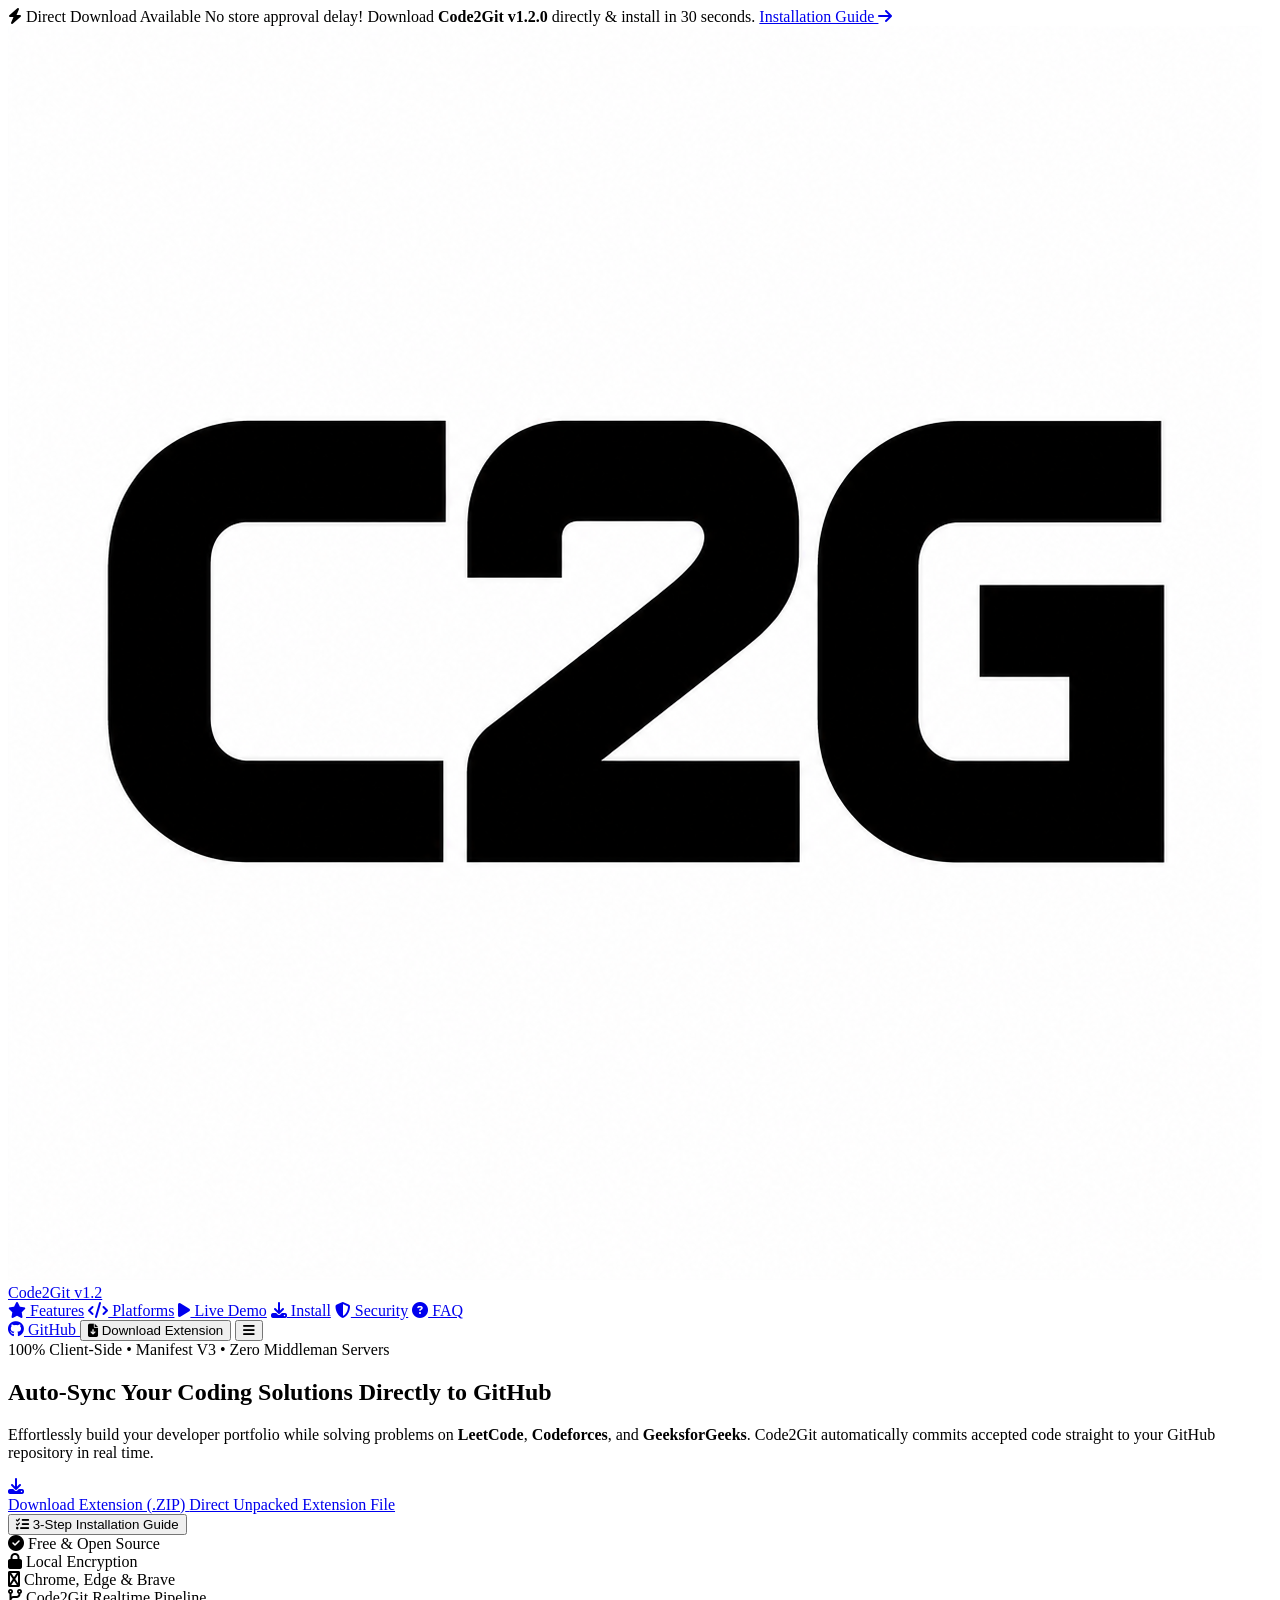
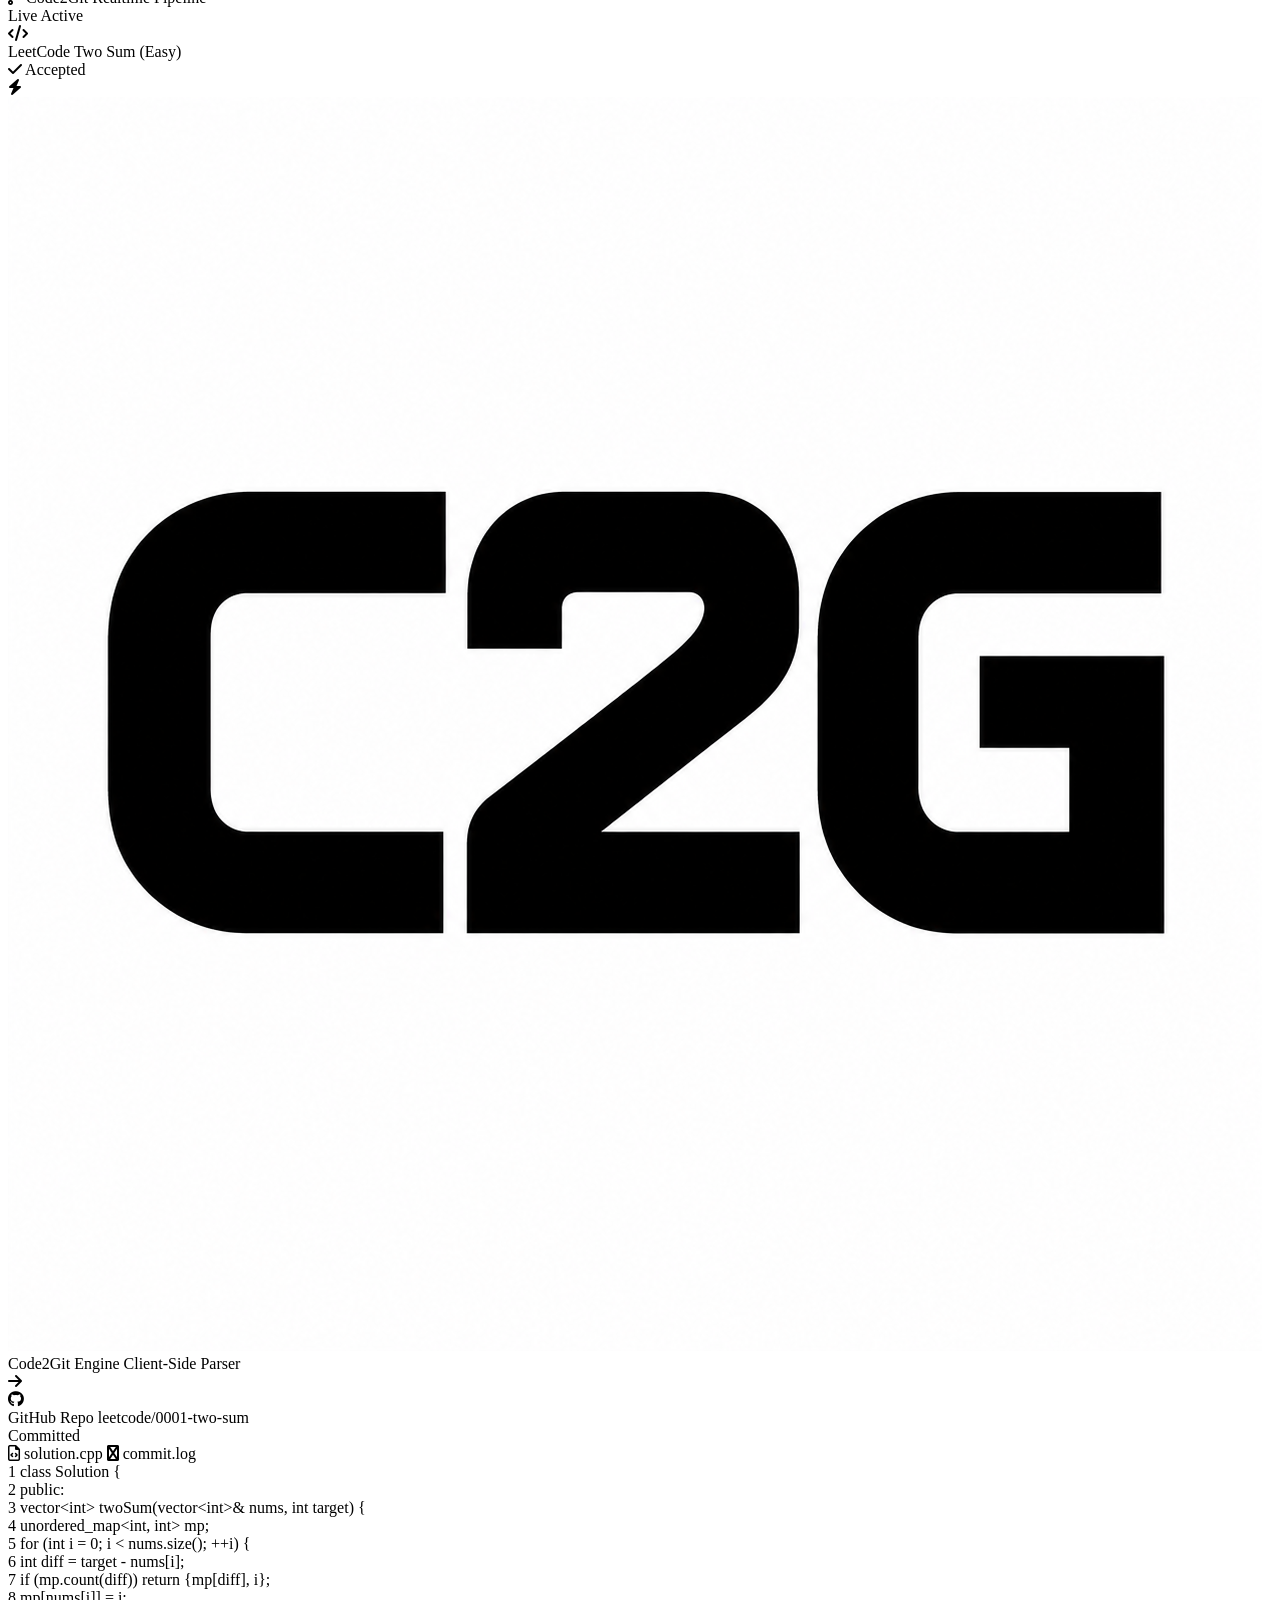
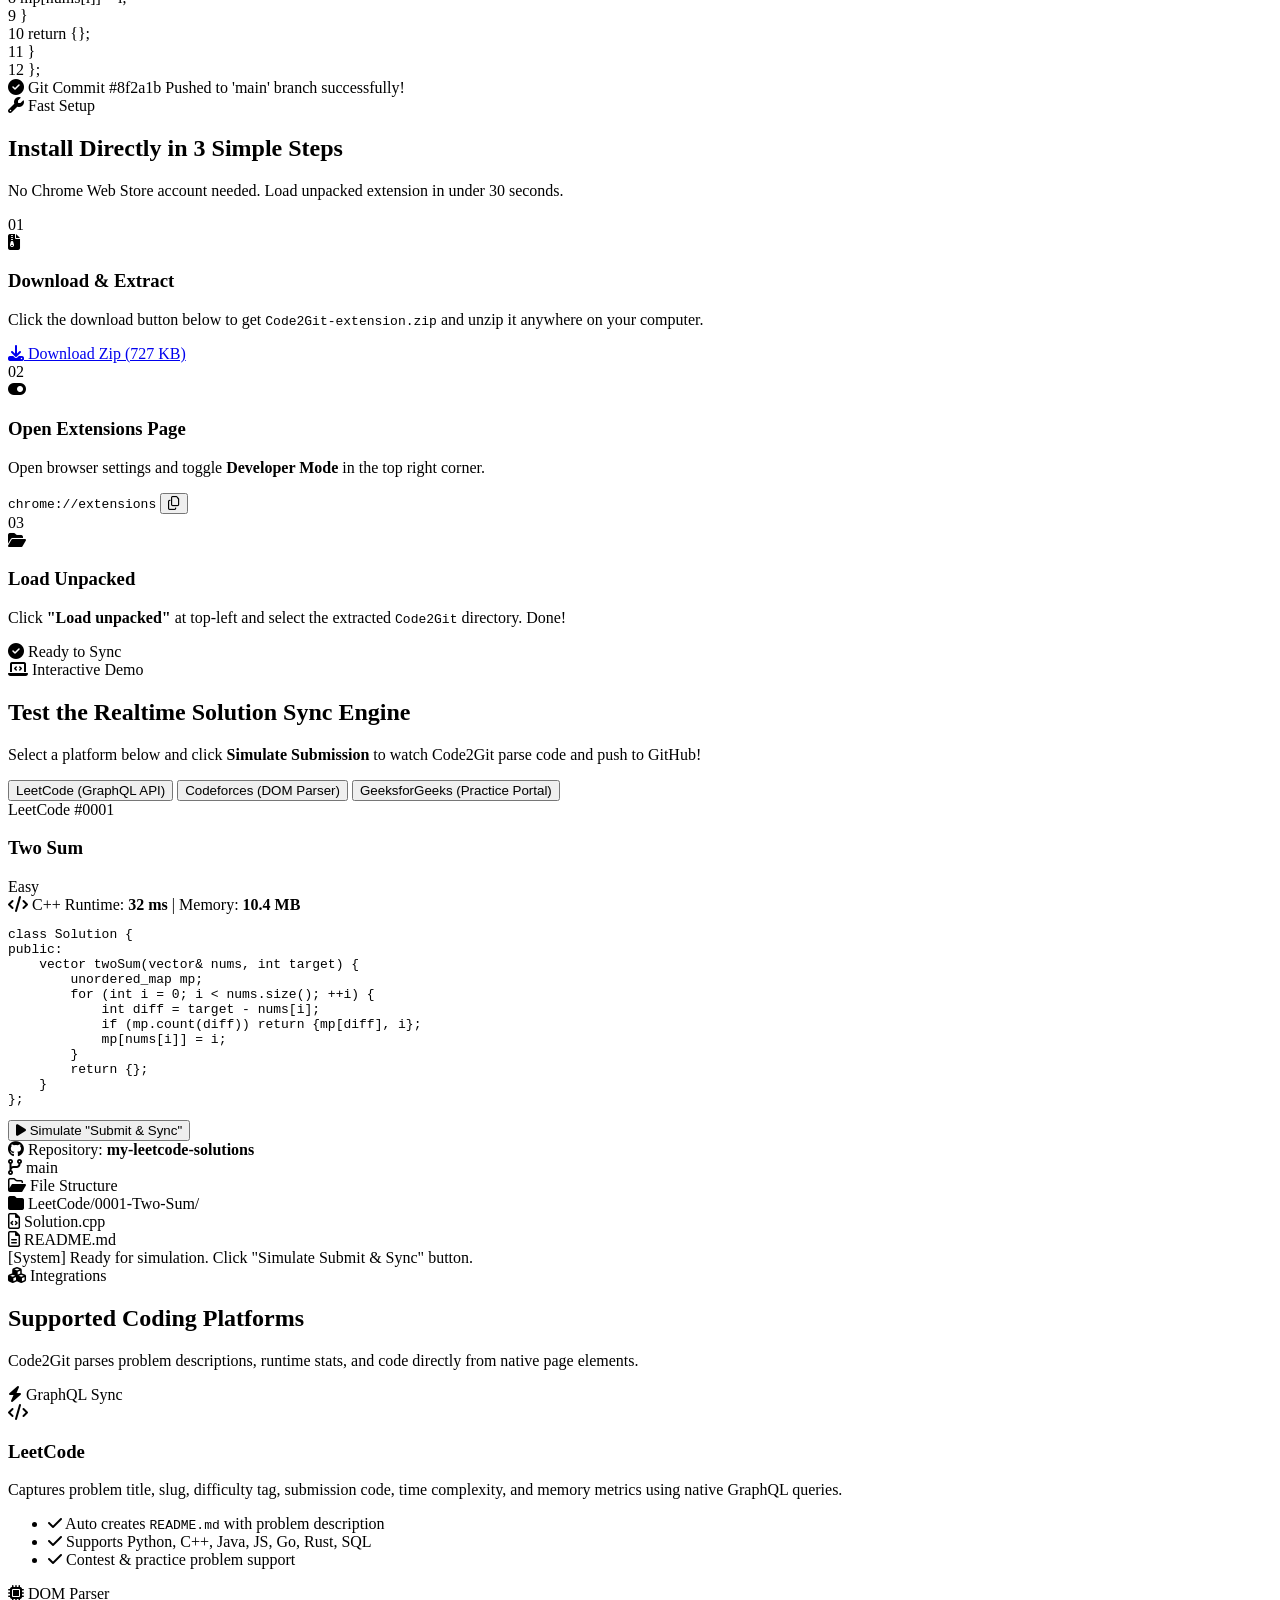
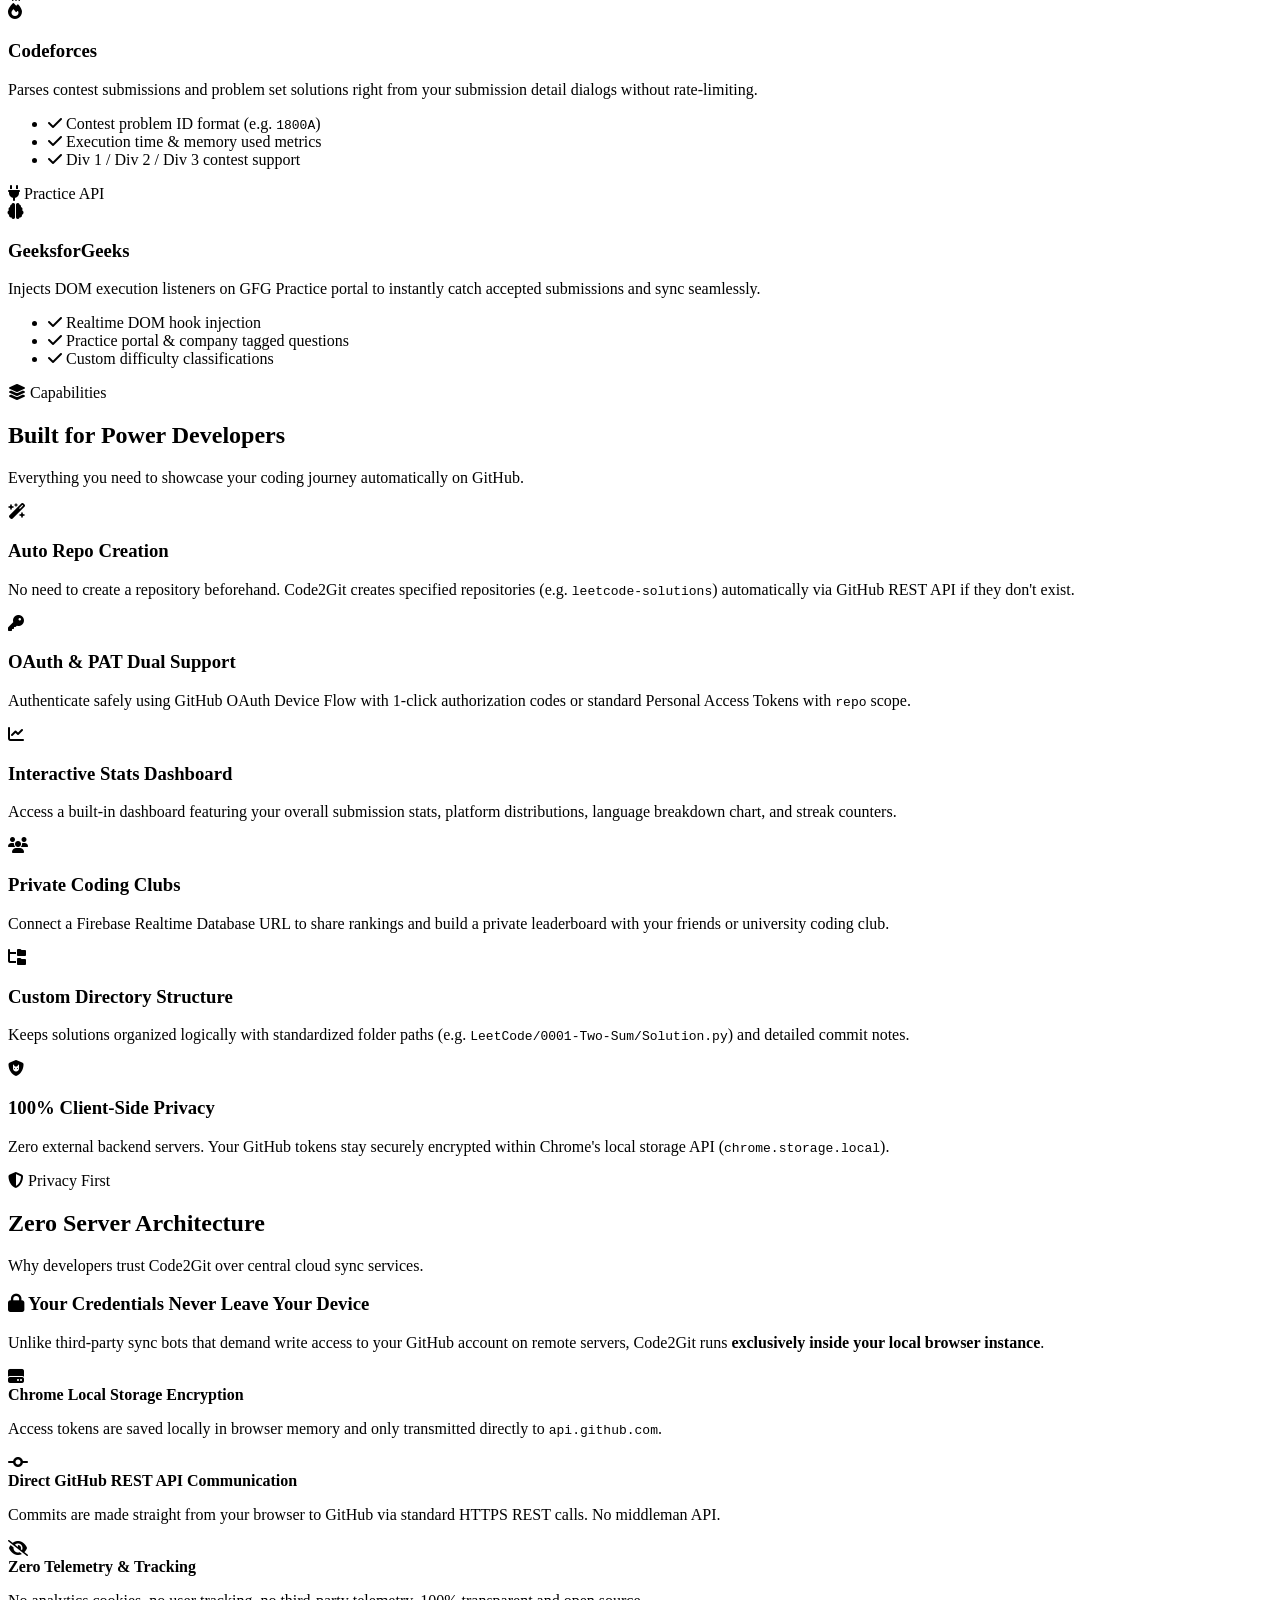
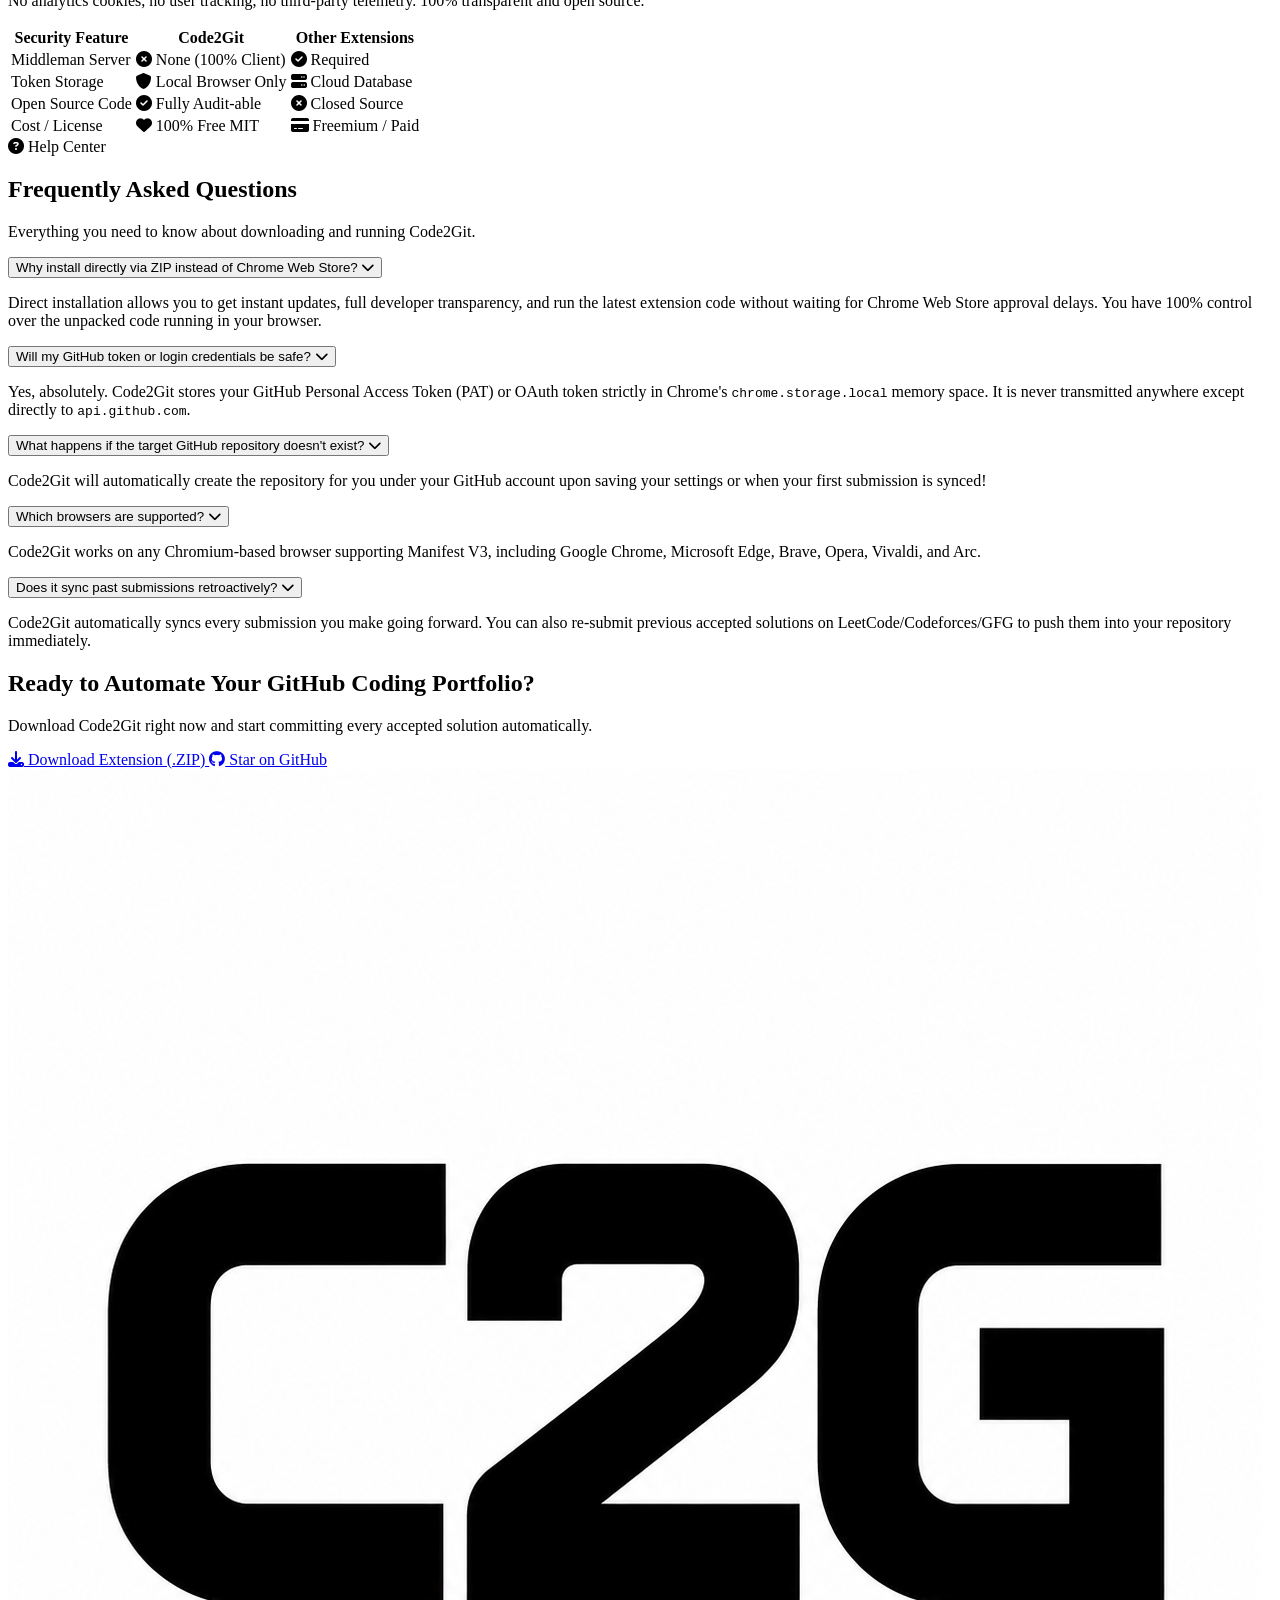
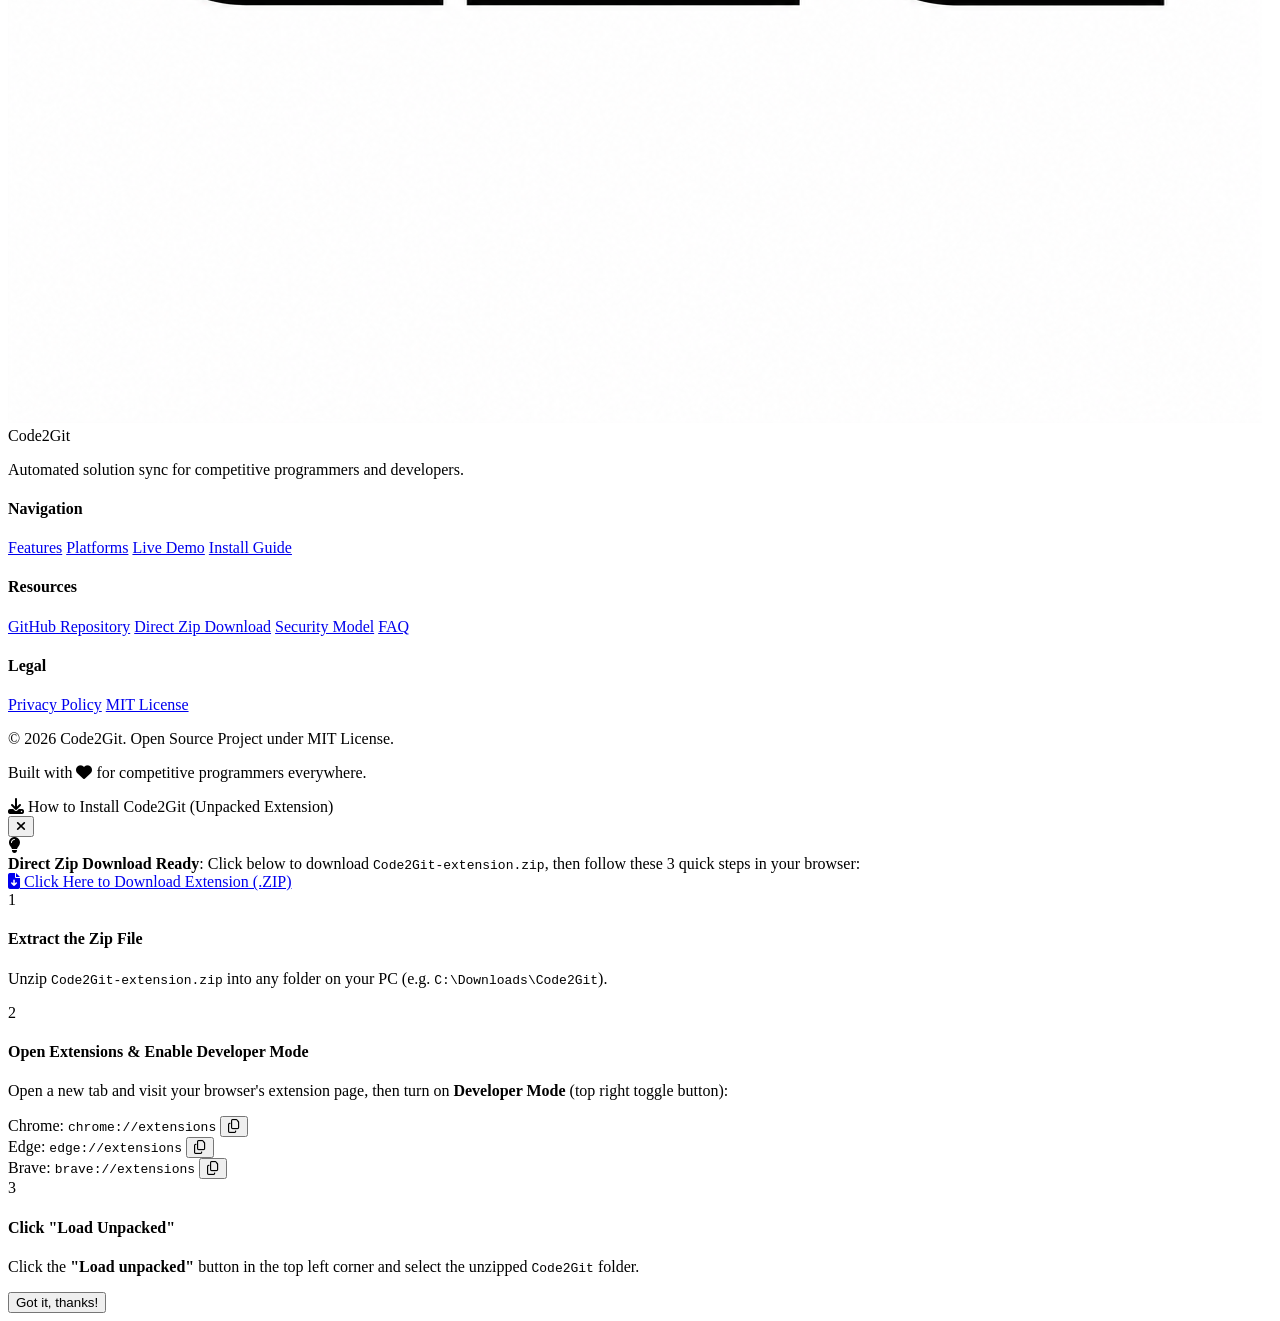
==== website/index.html @ 8d2507a4 "feat: add landing page and asset icons for Code2Git website" ====
<!DOCTYPE html>
<html lang="en">
<head>
  <meta charset="UTF-8">
  <meta name="viewport" content="width=device-width, initial-scale=1.0">
  <title>Code2Git - Direct Download & Automatic Solution Sync for LeetCode, Codeforces & GFG</title>
  <meta name="description" content="Download Code2Git extension directly. Automatically sync accepted solutions from LeetCode, Codeforces, and GeeksforGeeks to your GitHub repository in real time. 100% Client-Side & Secure.">
  <meta name="keywords" content="Code2Git, GitHub sync, LeetCode to GitHub, Codeforces to GitHub, GeeksforGeeks sync, browser extension, chrome extension direct download">
  
  <!-- Favicon -->
  <link rel="icon" type="image/png" href="assets/icons/icon128.png">

  <!-- Google Fonts -->
  <link rel="preconnect" href="https://fonts.googleapis.com">
  <link rel="preconnect" href="https://fonts.gstatic.com" crossorigin>
  <link href="https://fonts.googleapis.com/css2?family=Fira+Code:wght@400;500;600&family=Inter:wght@300;400;500;600;700;800&family=Plus+Jakarta+Sans:wght@500;600;700;800&display=swap" rel="stylesheet">
  
  <!-- FontAwesome for Icons -->
  <link rel="stylesheet" href="https://cdnjs.cloudflare.com/ajax/libs/font-awesome/6.4.0/css/all.min.css">

  <!-- Stylesheet -->
  <link rel="stylesheet" href="styles.css">
</head>
<body>

  <!-- Announcement Bar -->
  <div class="announcement-bar">
    <div class="container announcement-content">
      <span class="badge badge-accent"><i class="fa-solid fa-bolt"></i> Direct Download Available</span>
      <span>No store approval delay! Download <strong>Code2Git v1.2.0</strong> directly & install in 30 seconds.</span>
      <a href="#installation" class="announcement-link">Installation Guide <i class="fa-solid fa-arrow-right"></i></a>
    </div>
  </div>

  <!-- Header / Navigation -->
  <header class="navbar" id="navbar">
    <div class="container navbar-container">
      <a href="#" class="brand-logo">
        <img src="assets/icons/logo.png" alt="Code2Git Logo" class="logo-img">
        <span class="brand-name">Code2Git</span>
        <span class="brand-version">v1.2</span>
      </a>

      <nav class="nav-menu" id="navMenu">
        <a href="#features" class="nav-link"><i class="fa-solid fa-star text-muted"></i> Features</a>
        <a href="#platforms" class="nav-link"><i class="fa-solid fa-code text-muted"></i> Platforms</a>
        <a href="#demo" class="nav-link"><i class="fa-solid fa-play text-muted"></i> Live Demo</a>
        <a href="#installation" class="nav-link"><i class="fa-solid fa-download text-muted"></i> Install</a>
        <a href="#security" class="nav-link"><i class="fa-solid fa-shield-halved text-muted"></i> Security</a>
        <a href="#faq" class="nav-link"><i class="fa-solid fa-circle-question text-muted"></i> FAQ</a>
      </nav>

      <div class="nav-actions">
        <a href="https://github.com/krishnasahoo11156/Code2Git" target="_blank" rel="noopener" class="btn btn-secondary btn-icon" title="View Source on GitHub">
          <i class="fa-brands fa-github"></i>
          <span>GitHub</span>
        </a>
        <button id="navDownloadBtn" class="btn btn-primary btn-glow">
          <i class="fa-solid fa-file-arrow-down"></i>
          <span>Download Extension</span>
        </button>
        <button class="mobile-toggle" id="mobileToggle" aria-label="Toggle menu">
          <i class="fa-solid fa-bars"></i>
        </button>
      </div>
    </div>
  </header>

  <main>
    <!-- Hero Section -->
    <section class="hero-section">
      <div class="hero-bg-glow hero-bg-glow-1"></div>
      <div class="hero-bg-glow hero-bg-glow-2"></div>
      
      <div class="container hero-container">
        <div class="hero-content">
          <div class="hero-badge">
            <span class="pulse-dot"></span>
            <span>100% Client-Side • Manifest V3 • Zero Middleman Servers</span>
          </div>

          <h1 class="hero-title">
            Auto-Sync Your Coding Solutions <span class="text-gradient">Directly to GitHub</span>
          </h1>

          <p class="hero-description">
            Effortlessly build your developer portfolio while solving problems on 
            <strong>LeetCode</strong>, <strong>Codeforces</strong>, and <strong>GeeksforGeeks</strong>. 
            Code2Git automatically commits accepted code straight to your GitHub repository in real time.
          </p>

          <div class="hero-cta-group">
            <a href="Code2Git-extension.zip" download="Code2Git-extension.zip" id="heroDownloadBtn" class="btn btn-primary btn-lg btn-glow">
              <i class="fa-solid fa-download"></i>
              <div class="btn-text-wrapper">
                <span class="btn-main-text">Download Extension (.ZIP)</span>
                <span class="btn-sub-text">Direct Unpacked Extension File</span>
              </div>
            </a>

            <button id="openInstallModalBtn" class="btn btn-secondary btn-lg">
              <i class="fa-solid fa-list-check"></i>
              <span>3-Step Installation Guide</span>
            </button>
          </div>

          <div class="hero-meta">
            <div class="meta-item"><i class="fa-solid fa-check-circle text-success"></i> Free & Open Source</div>
            <div class="meta-item"><i class="fa-solid fa-lock text-success"></i> Local Encryption</div>
            <div class="meta-item"><i class="fa-solid fa-chrome text-success"></i> Chrome, Edge & Brave</div>
          </div>
        </div>

        <!-- Interactive Hero Visual / Card -->
        <div class="hero-visual">
          <div class="window-card">
            <div class="window-header">
              <div class="window-controls">
                <span class="dot dot-red"></span>
                <span class="dot dot-yellow"></span>
                <span class="dot dot-green"></span>
              </div>
              <div class="window-title">
                <i class="fa-solid fa-code-branch text-accent"></i> Code2Git Realtime Pipeline
              </div>
              <div class="window-status">
                <span class="status-indicator"></span> Live Active
              </div>
            </div>

            <div class="window-body">
              <!-- Sync Flow Visualization -->
              <div class="sync-pipeline">
                <div class="pipeline-step">
                  <div class="step-icon platform-lc"><i class="fa-solid fa-code"></i></div>
                  <div class="step-info">
                    <span class="step-label">LeetCode</span>
                    <span class="step-detail">Two Sum (Easy)</span>
                  </div>
                  <span class="badge badge-success"><i class="fa-solid fa-check"></i> Accepted</span>
                </div>

                <div class="pipeline-arrow">
                  <div class="pulse-line"></div>
                  <i class="fa-solid fa-bolt arrow-icon"></i>
                </div>

                <div class="pipeline-step step-center">
                  <img src="assets/icons/logo.png" alt="Code2Git Logo" class="pipeline-logo">
                  <div class="step-info">
                    <span class="step-label">Code2Git Engine</span>
                    <span class="step-detail">Client-Side Parser</span>
                  </div>
                </div>

                <div class="pipeline-arrow">
                  <div class="pulse-line"></div>
                  <i class="fa-solid fa-arrow-right arrow-icon"></i>
                </div>

                <div class="pipeline-step">
                  <div class="step-icon platform-gh"><i class="fa-brands fa-github"></i></div>
                  <div class="step-info">
                    <span class="step-label">GitHub Repo</span>
                    <span class="step-detail">leetcode/0001-two-sum</span>
                  </div>
                  <span class="badge badge-accent">Committed</span>
                </div>
              </div>

              <!-- Terminal Output Box -->
              <div class="code-terminal">
                <div class="terminal-bar">
                  <span class="terminal-tab active"><i class="fa-regular fa-file-code"></i> solution.cpp</span>
                  <span class="terminal-tab"><i class="fa-solid fa-git-alt"></i> commit.log</span>
                </div>
                <div class="terminal-content">
                  <div class="code-line"><span class="line-num">1</span> <span class="keyword">class</span> <span class="class-name">Solution</span> {</div>
                  <div class="code-line"><span class="line-num">2</span> <span class="keyword">public</span>:</div>
                  <div class="code-line"><span class="line-num">3</span>     vector&lt;<span class="type">int</span>&gt; <span class="func">twoSum</span>(vector&lt;<span class="type">int</span>&gt;&amp; nums, <span class="type">int</span> target) {</div>
                  <div class="code-line"><span class="line-num">4</span>         unordered_map&lt;<span class="type">int</span>, <span class="type">int</span>&gt; mp;</div>
                  <div class="code-line"><span class="line-num">5</span>         <span class="keyword">for</span> (<span class="type">int</span> i = 0; i &lt; nums.size(); ++i) {</div>
                  <div class="code-line"><span class="line-num">6</span>             <span class="type">int</span> diff = target - nums[i];</div>
                  <div class="code-line"><span class="line-num">7</span>             <span class="keyword">if</span> (mp.count(diff)) <span class="keyword">return</span> {mp[diff], i};</div>
                  <div class="code-line"><span class="line-num">8</span>             mp[nums[i]] = i;</div>
                  <div class="code-line"><span class="line-num">9</span>         }</div>
                  <div class="code-line"><span class="line-num">10</span>        <span class="keyword">return</span> {};</div>
                  <div class="code-line"><span class="line-num">11</span>    }</div>
                  <div class="code-line"><span class="line-num">12</span> };</div>
                </div>
                <div class="terminal-footer">
                  <span class="commit-status text-success"><i class="fa-solid fa-circle-check"></i> Git Commit #8f2a1b Pushed to 'main' branch successfully!</span>
                </div>
              </div>
            </div>
          </div>
        </div>
      </div>
    </section>

    <!-- Quick Installation Section -->
    <section class="section section-dark" id="installation">
      <div class="container">
        <div class="section-header text-center">
          <span class="section-tag"><i class="fa-solid fa-wrench"></i> Fast Setup</span>
          <h2 class="section-title">Install Directly in 3 Simple Steps</h2>
          <p class="section-subtitle">No Chrome Web Store account needed. Load unpacked extension in under 30 seconds.</p>
        </div>

        <div class="steps-grid">
          <!-- Step 1 -->
          <div class="step-card">
            <div class="step-num">01</div>
            <div class="step-icon-wrapper"><i class="fa-solid fa-file-zipper"></i></div>
            <h3>Download & Extract</h3>
            <p>Click the download button below to get <code>Code2Git-extension.zip</code> and unzip it anywhere on your computer.</p>
            <a href="Code2Git-extension.zip" download="Code2Git-extension.zip" class="btn btn-outline btn-sm">
              <i class="fa-solid fa-download"></i> Download Zip (727 KB)
            </a>
          </div>

          <!-- Step 2 -->
          <div class="step-card">
            <div class="step-num">02</div>
            <div class="step-icon-wrapper"><i class="fa-solid fa-toggle-on"></i></div>
            <h3>Open Extensions Page</h3>
            <p>Open browser settings and toggle <strong>Developer Mode</strong> in the top right corner.</p>
            <div class="copy-box">
              <code>chrome://extensions</code>
              <button class="copy-btn" data-copy="chrome://extensions" title="Copy URL">
                <i class="fa-regular fa-copy"></i>
              </button>
            </div>
          </div>

          <!-- Step 3 -->
          <div class="step-card">
            <div class="step-num">03</div>
            <div class="step-icon-wrapper"><i class="fa-solid fa-folder-open"></i></div>
            <h3>Load Unpacked</h3>
            <p>Click <strong>"Load unpacked"</strong> at top-left and select the extracted <code>Code2Git</code> directory. Done!</p>
            <div class="step-badge text-success"><i class="fa-solid fa-circle-check"></i> Ready to Sync</div>
          </div>
        </div>
      </div>
    </section>

    <!-- Live Interactive Simulator Section -->
    <section class="section" id="demo">
      <div class="container">
        <div class="section-header text-center">
          <span class="section-tag"><i class="fa-solid fa-laptop-code"></i> Interactive Demo</span>
          <h2 class="section-title">Test the Realtime Solution Sync Engine</h2>
          <p class="section-subtitle">Select a platform below and click <strong>Simulate Submission</strong> to watch Code2Git parse code and push to GitHub!</p>
        </div>

        <div class="demo-wrapper">
          <!-- Platform Tabs -->
          <div class="demo-tabs">
            <button class="demo-tab active" data-platform="leetcode">
              <span class="platform-dot lc-dot"></span> LeetCode (GraphQL API)
            </button>
            <button class="demo-tab" data-platform="codeforces">
              <span class="platform-dot cf-dot"></span> Codeforces (DOM Parser)
            </button>
            <button class="demo-tab" data-platform="gfg">
              <span class="platform-dot gfg-dot"></span> GeeksforGeeks (Practice Portal)
            </button>
          </div>

          <div class="demo-card">
            <div class="demo-grid">
              <!-- Left Side: Code Submission Simulation -->
              <div class="demo-editor-panel">
                <div class="panel-header">
                  <div class="panel-info">
                    <span id="demoProblemTag" class="badge badge-warning">LeetCode #0001</span>
                    <h3 id="demoProblemTitle">Two Sum</h3>
                  </div>
                  <span id="demoDifficulty" class="diff-tag diff-easy">Easy</span>
                </div>

                <div class="editor-box">
                  <div class="editor-header">
                    <span id="demoLangTag" class="lang-badge"><i class="fa-solid fa-code"></i> C++</span>
                    <span>Runtime: <strong id="demoRuntime">32 ms</strong> | Memory: <strong id="demoMemory">10.4 MB</strong></span>
                  </div>
                  <pre class="editor-code"><code id="demoCodeSnippet">class Solution {
public:
    vector<int> twoSum(vector<int>& nums, int target) {
        unordered_map<int, int> mp;
        for (int i = 0; i < nums.size(); ++i) {
            int diff = target - nums[i];
            if (mp.count(diff)) return {mp[diff], i};
            mp[nums[i]] = i;
        }
        return {};
    }
};</code></pre>
                </div>

                <div class="editor-actions">
                  <button id="runSimulateBtn" class="btn btn-primary btn-glow btn-block">
                    <i class="fa-solid fa-play"></i> Simulate "Submit & Sync"
                  </button>
                </div>
              </div>

              <!-- Right Side: GitHub Sync Output Log -->
              <div class="demo-github-panel">
                <div class="panel-header">
                  <div class="repo-info">
                    <i class="fa-brands fa-github repo-icon"></i>
                    <span>Repository: <strong>my-leetcode-solutions</strong></span>
                  </div>
                  <span class="badge badge-accent"><i class="fa-solid fa-code-branch"></i> main</span>
                </div>

                <div class="repo-tree-box">
                  <div class="tree-header"><i class="fa-regular fa-folder-open"></i> File Structure</div>
                  <div class="tree-content" id="demoTreeContent">
                    <div class="tree-item tree-dir"><i class="fa-solid fa-folder text-warning"></i> <span id="demoFolder">LeetCode/0001-Two-Sum/</span></div>
                    <div class="tree-item tree-file tree-indent"><i class="fa-regular fa-file-code text-accent"></i> <span id="demoFileName">Solution.cpp</span></div>
                    <div class="tree-item tree-file tree-indent"><i class="fa-regular fa-file-lines text-muted"></i> README.md</div>
                  </div>
                </div>

                <div class="sim-log-box" id="simLogBox">
                  <div class="log-line text-muted">[System] Ready for simulation. Click "Simulate Submit & Sync" button.</div>
                </div>
              </div>
            </div>
          </div>
        </div>
      </div>
    </section>

    <!-- Supported Platforms Grid -->
    <section class="section section-dark" id="platforms">
      <div class="container">
        <div class="section-header text-center">
          <span class="section-tag"><i class="fa-solid fa-cubes"></i> Integrations</span>
          <h2 class="section-title">Supported Coding Platforms</h2>
          <p class="section-subtitle">Code2Git parses problem descriptions, runtime stats, and code directly from native page elements.</p>
        </div>

        <div class="platforms-grid">
          <!-- LeetCode Card -->
          <div class="platform-card card-lc">
            <div class="card-badge"><i class="fa-solid fa-bolt"></i> GraphQL Sync</div>
            <div class="platform-icon"><i class="fa-solid fa-code"></i></div>
            <h3>LeetCode</h3>
            <p>Captures problem title, slug, difficulty tag, submission code, time complexity, and memory metrics using native GraphQL queries.</p>
            <ul class="feature-bullets">
              <li><i class="fa-solid fa-check text-success"></i> Auto creates <code>README.md</code> with problem description</li>
              <li><i class="fa-solid fa-check text-success"></i> Supports Python, C++, Java, JS, Go, Rust, SQL</li>
              <li><i class="fa-solid fa-check text-success"></i> Contest & practice problem support</li>
            </ul>
          </div>

          <!-- Codeforces Card -->
          <div class="platform-card card-cf">
            <div class="card-badge"><i class="fa-solid fa-microchip"></i> DOM Parser</div>
            <div class="platform-icon"><i class="fa-solid fa-fire"></i></div>
            <h3>Codeforces</h3>
            <p>Parses contest submissions and problem set solutions right from your submission detail dialogs without rate-limiting.</p>
            <ul class="feature-bullets">
              <li><i class="fa-solid fa-check text-success"></i> Contest problem ID format (e.g. <code>1800A</code>)</li>
              <li><i class="fa-solid fa-check text-success"></i> Execution time & memory used metrics</li>
              <li><i class="fa-solid fa-check text-success"></i> Div 1 / Div 2 / Div 3 contest support</li>
            </ul>
          </div>

          <!-- GeeksforGeeks Card -->
          <div class="platform-card card-gfg">
            <div class="card-badge"><i class="fa-solid fa-plug"></i> Practice API</div>
            <div class="platform-icon"><i class="fa-solid fa-brain"></i></div>
            <h3>GeeksforGeeks</h3>
            <p>Injects DOM execution listeners on GFG Practice portal to instantly catch accepted submissions and sync seamlessly.</p>
            <ul class="feature-bullets">
              <li><i class="fa-solid fa-check text-success"></i> Realtime DOM hook injection</li>
              <li><i class="fa-solid fa-check text-success"></i> Practice portal & company tagged questions</li>
              <li><i class="fa-solid fa-check text-success"></i> Custom difficulty classifications</li>
            </ul>
          </div>
        </div>
      </div>
    </section>

    <!-- Key Features Section -->
    <section class="section" id="features">
      <div class="container">
        <div class="section-header text-center">
          <span class="section-tag"><i class="fa-solid fa-layer-group"></i> Capabilities</span>
          <h2 class="section-title">Built for Power Developers</h2>
          <p class="section-subtitle">Everything you need to showcase your coding journey automatically on GitHub.</p>
        </div>

        <div class="features-grid">
          <div class="feature-card">
            <div class="f-icon"><i class="fa-solid fa-wand-magic-sparkles text-accent"></i></div>
            <h3>Auto Repo Creation</h3>
            <p>No need to create a repository beforehand. Code2Git creates specified repositories (e.g. <code>leetcode-solutions</code>) automatically via GitHub REST API if they don't exist.</p>
          </div>

          <div class="feature-card">
            <div class="f-icon"><i class="fa-solid fa-key text-warning"></i></div>
            <h3>OAuth & PAT Dual Support</h3>
            <p>Authenticate safely using GitHub OAuth Device Flow with 1-click authorization codes or standard Personal Access Tokens with <code>repo</code> scope.</p>
          </div>

          <div class="feature-card">
            <div class="f-icon"><i class="fa-solid fa-chart-line text-success"></i></div>
            <h3>Interactive Stats Dashboard</h3>
            <p>Access a built-in dashboard featuring your overall submission stats, platform distributions, language breakdown chart, and streak counters.</p>
          </div>

          <div class="feature-card">
            <div class="f-icon"><i class="fa-solid fa-users text-primary"></i></div>
            <h3>Private Coding Clubs</h3>
            <p>Connect a Firebase Realtime Database URL to share rankings and build a private leaderboard with your friends or university coding club.</p>
          </div>

          <div class="feature-card">
            <div class="f-icon"><i class="fa-solid fa-folder-tree text-accent"></i></div>
            <h3>Custom Directory Structure</h3>
            <p>Keeps solutions organized logically with standardized folder paths (e.g. <code>LeetCode/0001-Two-Sum/Solution.py</code>) and detailed commit notes.</p>
          </div>

          <div class="feature-card">
            <div class="f-icon"><i class="fa-solid fa-shield-cat text-success"></i></div>
            <h3>100% Client-Side Privacy</h3>
            <p>Zero external backend servers. Your GitHub tokens stay securely encrypted within Chrome's local storage API (<code>chrome.storage.local</code>).</p>
          </div>
        </div>
      </div>
    </section>

    <!-- Security & Privacy Deep Dive -->
    <section class="section section-dark" id="security">
      <div class="container">
        <div class="section-header text-center">
          <span class="section-tag"><i class="fa-solid fa-shield-halved"></i> Privacy First</span>
          <h2 class="section-title">Zero Server Architecture</h2>
          <p class="section-subtitle">Why developers trust Code2Git over central cloud sync services.</p>
        </div>

        <div class="security-card">
          <div class="security-grid">
            <div class="security-text">
              <h3><i class="fa-solid fa-lock text-success"></i> Your Credentials Never Leave Your Device</h3>
              <p>Unlike third-party sync bots that demand write access to your GitHub account on remote servers, Code2Git runs <strong>exclusively inside your local browser instance</strong>.</p>
              
              <div class="sec-points">
                <div class="sec-point">
                  <div class="sec-icon"><i class="fa-solid fa-hard-drive text-accent"></i></div>
                  <div>
                    <strong>Chrome Local Storage Encryption</strong>
                    <p>Access tokens are saved locally in browser memory and only transmitted directly to <code>api.github.com</code>.</p>
                  </div>
                </div>

                <div class="sec-point">
                  <div class="sec-icon"><i class="fa-solid fa-code-commit text-warning"></i></div>
                  <div>
                    <strong>Direct GitHub REST API Communication</strong>
                    <p>Commits are made straight from your browser to GitHub via standard HTTPS REST calls. No middleman API.</p>
                  </div>
                </div>

                <div class="sec-point">
                  <div class="sec-icon"><i class="fa-solid fa-eye-slash text-success"></i></div>
                  <div>
                    <strong>Zero Telemetry & Tracking</strong>
                    <p>No analytics cookies, no user tracking, no third-party telemetry. 100% transparent and open source.</p>
                  </div>
                </div>
              </div>
            </div>

            <!-- Comparison Table -->
            <div class="comparison-box">
              <table class="comp-table">
                <thead>
                  <tr>
                    <th>Security Feature</th>
                    <th>Code2Git</th>
                    <th>Other Extensions</th>
                  </tr>
                </thead>
                <tbody>
                  <tr>
                    <td>Middleman Server</td>
                    <td class="text-success"><i class="fa-solid fa-circle-xmark"></i> None (100% Client)</td>
                    <td class="text-danger"><i class="fa-solid fa-circle-check"></i> Required</td>
                  </tr>
                  <tr>
                    <td>Token Storage</td>
                    <td class="text-success"><i class="fa-solid fa-shield"></i> Local Browser Only</td>
                    <td class="text-warning"><i class="fa-solid fa-server"></i> Cloud Database</td>
                  </tr>
                  <tr>
                    <td>Open Source Code</td>
                    <td class="text-success"><i class="fa-solid fa-circle-check"></i> Fully Audit-able</td>
                    <td class="text-danger"><i class="fa-solid fa-circle-xmark"></i> Closed Source</td>
                  </tr>
                  <tr>
                    <td>Cost / License</td>
                    <td class="text-success"><i class="fa-solid fa-heart"></i> 100% Free MIT</td>
                    <td class="text-warning"><i class="fa-solid fa-credit-card"></i> Freemium / Paid</td>
                  </tr>
                </tbody>
              </table>
            </div>
          </div>
        </div>
      </div>
    </section>

    <!-- FAQ Section -->
    <section class="section" id="faq">
      <div class="container">
        <div class="section-header text-center">
          <span class="section-tag"><i class="fa-solid fa-circle-question"></i> Help Center</span>
          <h2 class="section-title">Frequently Asked Questions</h2>
          <p class="section-subtitle">Everything you need to know about downloading and running Code2Git.</p>
        </div>

        <div class="faq-list">
          <div class="faq-item">
            <button class="faq-question">
              <span>Why install directly via ZIP instead of Chrome Web Store?</span>
              <i class="fa-solid fa-chevron-down faq-icon"></i>
            </button>
            <div class="faq-answer">
              <p>Direct installation allows you to get instant updates, full developer transparency, and run the latest extension code without waiting for Chrome Web Store approval delays. You have 100% control over the unpacked code running in your browser.</p>
            </div>
          </div>

          <div class="faq-item">
            <button class="faq-question">
              <span>Will my GitHub token or login credentials be safe?</span>
              <i class="fa-solid fa-chevron-down faq-icon"></i>
            </button>
            <div class="faq-answer">
              <p>Yes, absolutely. Code2Git stores your GitHub Personal Access Token (PAT) or OAuth token strictly in Chrome's <code>chrome.storage.local</code> memory space. It is never transmitted anywhere except directly to <code>api.github.com</code>.</p>
            </div>
          </div>

          <div class="faq-item">
            <button class="faq-question">
              <span>What happens if the target GitHub repository doesn't exist?</span>
              <i class="fa-solid fa-chevron-down faq-icon"></i>
            </button>
            <div class="faq-answer">
              <p>Code2Git will automatically create the repository for you under your GitHub account upon saving your settings or when your first submission is synced!</p>
            </div>
          </div>

          <div class="faq-item">
            <button class="faq-question">
              <span>Which browsers are supported?</span>
              <i class="fa-solid fa-chevron-down faq-icon"></i>
            </button>
            <div class="faq-answer">
              <p>Code2Git works on any Chromium-based browser supporting Manifest V3, including Google Chrome, Microsoft Edge, Brave, Opera, Vivaldi, and Arc.</p>
            </div>
          </div>

          <div class="faq-item">
            <button class="faq-question">
              <span>Does it sync past submissions retroactively?</span>
              <i class="fa-solid fa-chevron-down faq-icon"></i>
            </button>
            <div class="faq-answer">
              <p>Code2Git automatically syncs every submission you make going forward. You can also re-submit previous accepted solutions on LeetCode/Codeforces/GFG to push them into your repository immediately.</p>
            </div>
          </div>
        </div>
      </div>
    </section>

    <!-- Download CTA Banner -->
    <section class="section section-cta">
      <div class="container">
        <div class="cta-box">
          <div class="cta-bg-glow"></div>
          <div class="cta-content text-center">
            <h2 class="cta-title">Ready to Automate Your GitHub Coding Portfolio?</h2>
            <p class="cta-subtitle">Download Code2Git right now and start committing every accepted solution automatically.</p>
            <div class="cta-actions">
              <a href="Code2Git-extension.zip" download="Code2Git-extension.zip" class="btn btn-primary btn-xl btn-glow">
                <i class="fa-solid fa-download"></i> Download Extension (.ZIP)
              </a>
              <a href="https://github.com/krishnasahoo11156/Code2Git" target="_blank" rel="noopener" class="btn btn-outline btn-xl">
                <i class="fa-brands fa-github"></i> Star on GitHub
              </a>
            </div>
          </div>
        </div>
      </div>
    </section>
  </main>

  <!-- Footer -->
  <footer class="footer">
    <div class="container footer-container">
      <div class="footer-brand">
        <div class="brand-logo">
          <img src="assets/icons/logo.png" alt="Code2Git Logo" class="logo-img">
          <span class="brand-name">Code2Git</span>
        </div>
        <p class="footer-tagline">Automated solution sync for competitive programmers and developers.</p>
      </div>

      <div class="footer-links">
        <div class="footer-col">
          <h4>Navigation</h4>
          <a href="#features">Features</a>
          <a href="#platforms">Platforms</a>
          <a href="#demo">Live Demo</a>
          <a href="#installation">Install Guide</a>
        </div>
        <div class="footer-col">
          <h4>Resources</h4>
          <a href="https://github.com/krishnasahoo11156/Code2Git" target="_blank">GitHub Repository</a>
          <a href="Code2Git-extension.zip" download="Code2Git-extension.zip">Direct Zip Download</a>
          <a href="#security">Security Model</a>
          <a href="#faq">FAQ</a>
        </div>
        <div class="footer-col">
          <h4>Legal</h4>
          <a href="https://github.com/krishnasahoo11156/Code2Git/blob/main/PRIVACY_POLICY.md" target="_blank">Privacy Policy</a>
          <a href="https://github.com/krishnasahoo11156/Code2Git/blob/main/LICENSE" target="_blank">MIT License</a>
        </div>
      </div>
    </div>
    <div class="footer-bottom">
      <div class="container footer-bottom-content">
        <p>&copy; 2026 Code2Git. Open Source Project under MIT License.</p>
        <p>Built with <i class="fa-solid fa-heart text-danger"></i> for competitive programmers everywhere.</p>
      </div>
    </div>
  </footer>

  <!-- Installation Modal Dialog -->
  <div class="modal-backdrop" id="installModalBackdrop">
    <div class="modal-dialog">
      <div class="modal-header">
        <div class="modal-title">
          <i class="fa-solid fa-download text-accent"></i>
          <span>How to Install Code2Git (Unpacked Extension)</span>
        </div>
        <button class="modal-close" id="closeInstallModalBtn" aria-label="Close modal">
          <i class="fa-solid fa-xmark"></i>
        </button>
      </div>

      <div class="modal-body">
        <div class="modal-alert">
          <i class="fa-solid fa-lightbulb text-warning"></i>
          <div>
            <strong>Direct Zip Download Ready</strong>: Click below to download <code>Code2Git-extension.zip</code>, then follow these 3 quick steps in your browser:
          </div>
        </div>

        <div class="modal-download-box">
          <a href="Code2Git-extension.zip" download="Code2Git-extension.zip" class="btn btn-primary btn-glow btn-block">
            <i class="fa-solid fa-file-arrow-down"></i> Click Here to Download Extension (.ZIP)
          </a>
        </div>

        <div class="modal-steps">
          <div class="m-step">
            <div class="m-step-num">1</div>
            <div class="m-step-content">
              <h4>Extract the Zip File</h4>
              <p>Unzip <code>Code2Git-extension.zip</code> into any folder on your PC (e.g. <code>C:\Downloads\Code2Git</code>).</p>
            </div>
          </div>

          <div class="m-step">
            <div class="m-step-num">2</div>
            <div class="m-step-content">
              <h4>Open Extensions & Enable Developer Mode</h4>
              <p>Open a new tab and visit your browser's extension page, then turn on <strong>Developer Mode</strong> (top right toggle button):</p>
              <div class="browser-urls">
                <div class="url-chip">
                  <span>Chrome:</span> <code>chrome://extensions</code>
                  <button class="copy-btn" data-copy="chrome://extensions"><i class="fa-regular fa-copy"></i></button>
                </div>
                <div class="url-chip">
                  <span>Edge:</span> <code>edge://extensions</code>
                  <button class="copy-btn" data-copy="edge://extensions"><i class="fa-regular fa-copy"></i></button>
                </div>
                <div class="url-chip">
                  <span>Brave:</span> <code>brave://extensions</code>
                  <button class="copy-btn" data-copy="brave://extensions"><i class="fa-regular fa-copy"></i></button>
                </div>
              </div>
            </div>
          </div>

          <div class="m-step">
            <div class="m-step-num">3</div>
            <div class="m-step-content">
              <h4>Click "Load Unpacked"</h4>
              <p>Click the <strong>"Load unpacked"</strong> button in the top left corner and select the unzipped <code>Code2Git</code> folder.</p>
            </div>
          </div>
        </div>
      </div>

      <div class="modal-footer">
        <button class="btn btn-secondary" id="closeInstallModalBtn2">Got it, thanks!</button>
      </div>
    </div>
  </div>

  <!-- Toast Notification Container -->
  <div id="toastContainer" class="toast-container"></div>

  <!-- JavaScript -->
  <script src="main.js"></script>
</body>
</html>
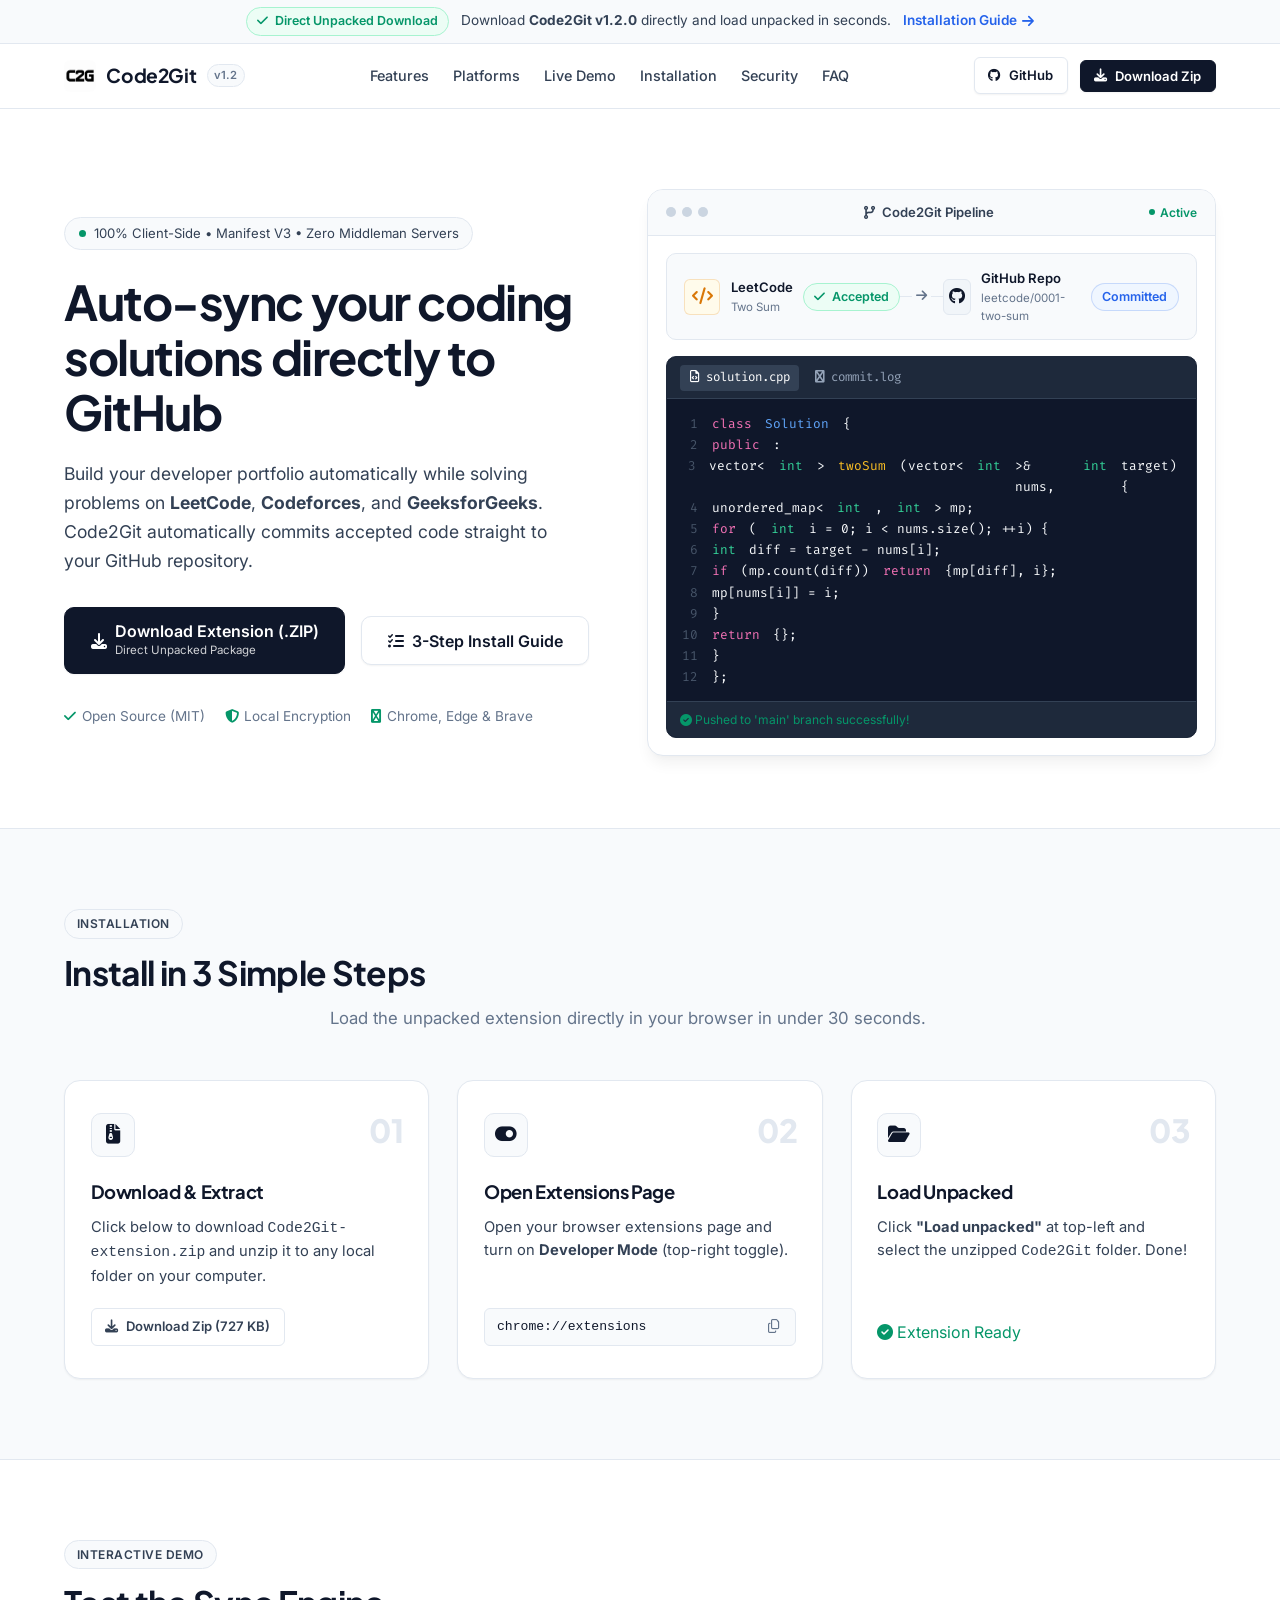
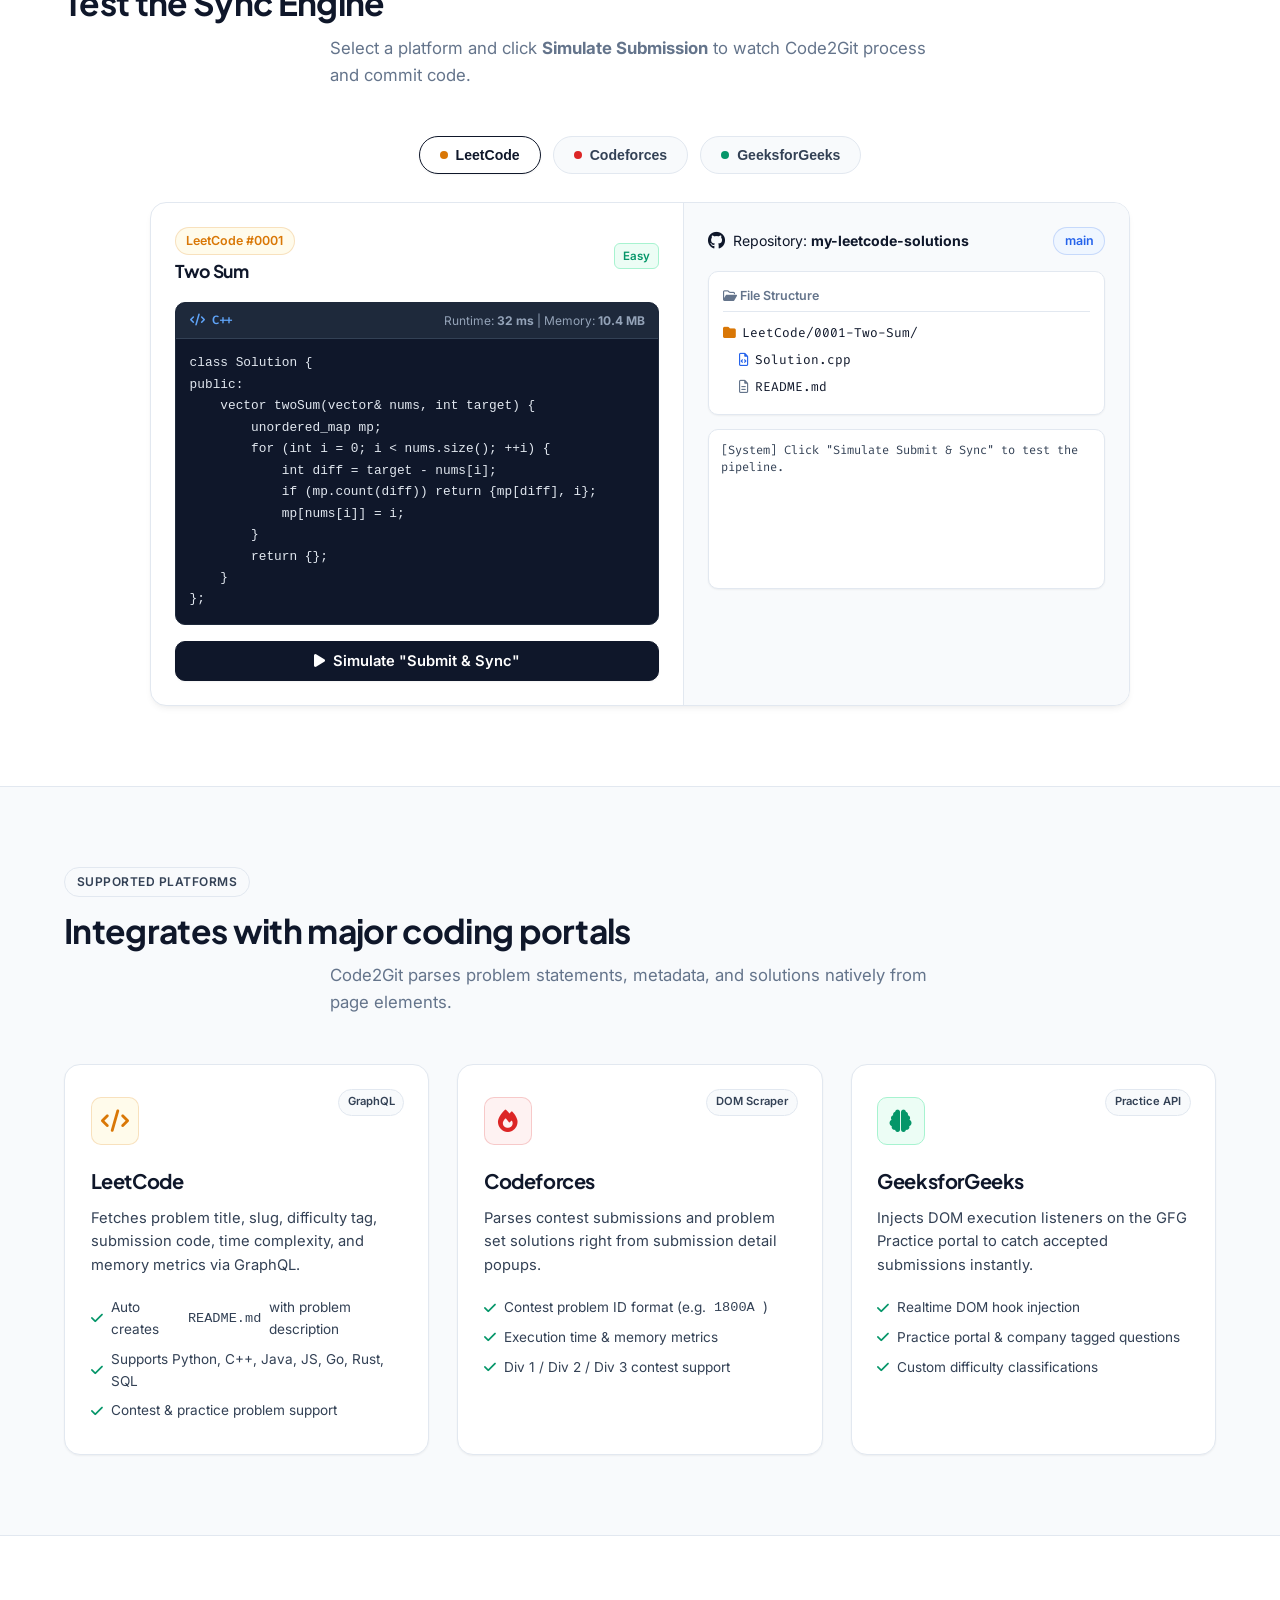
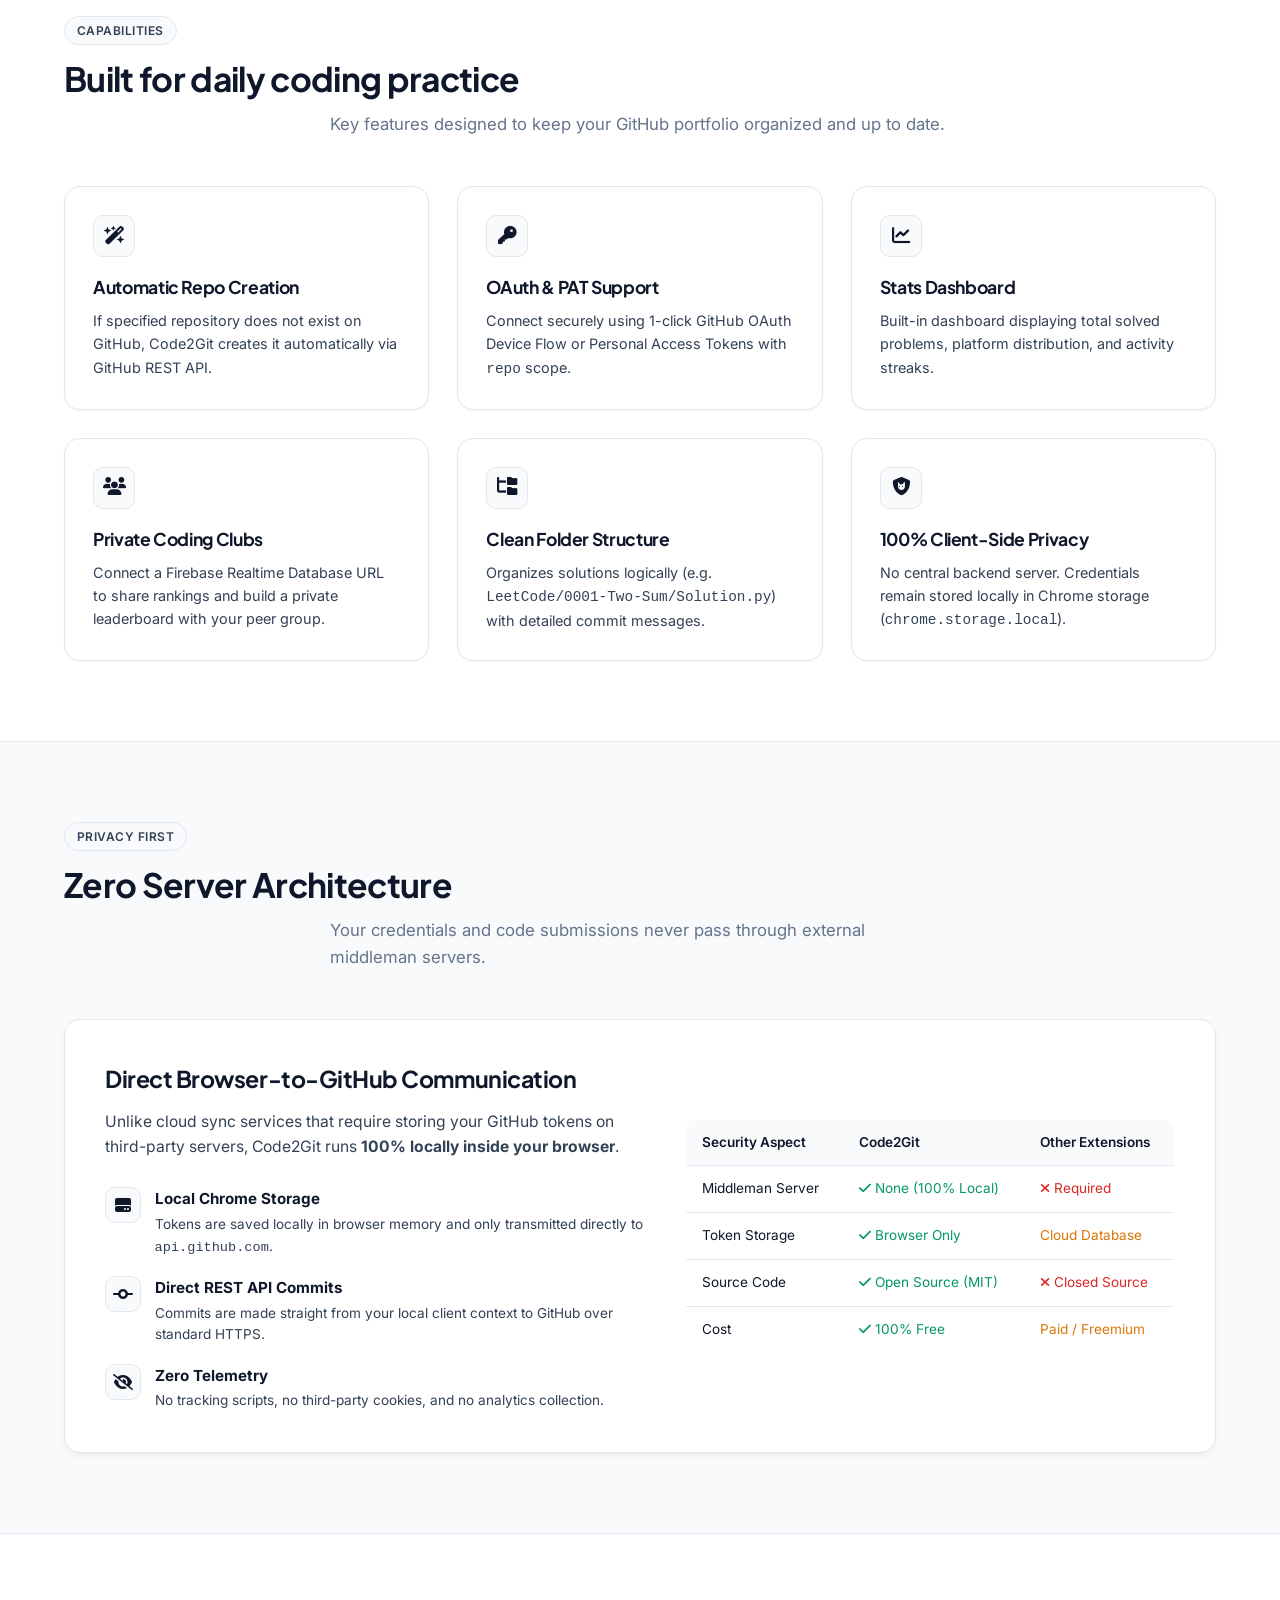
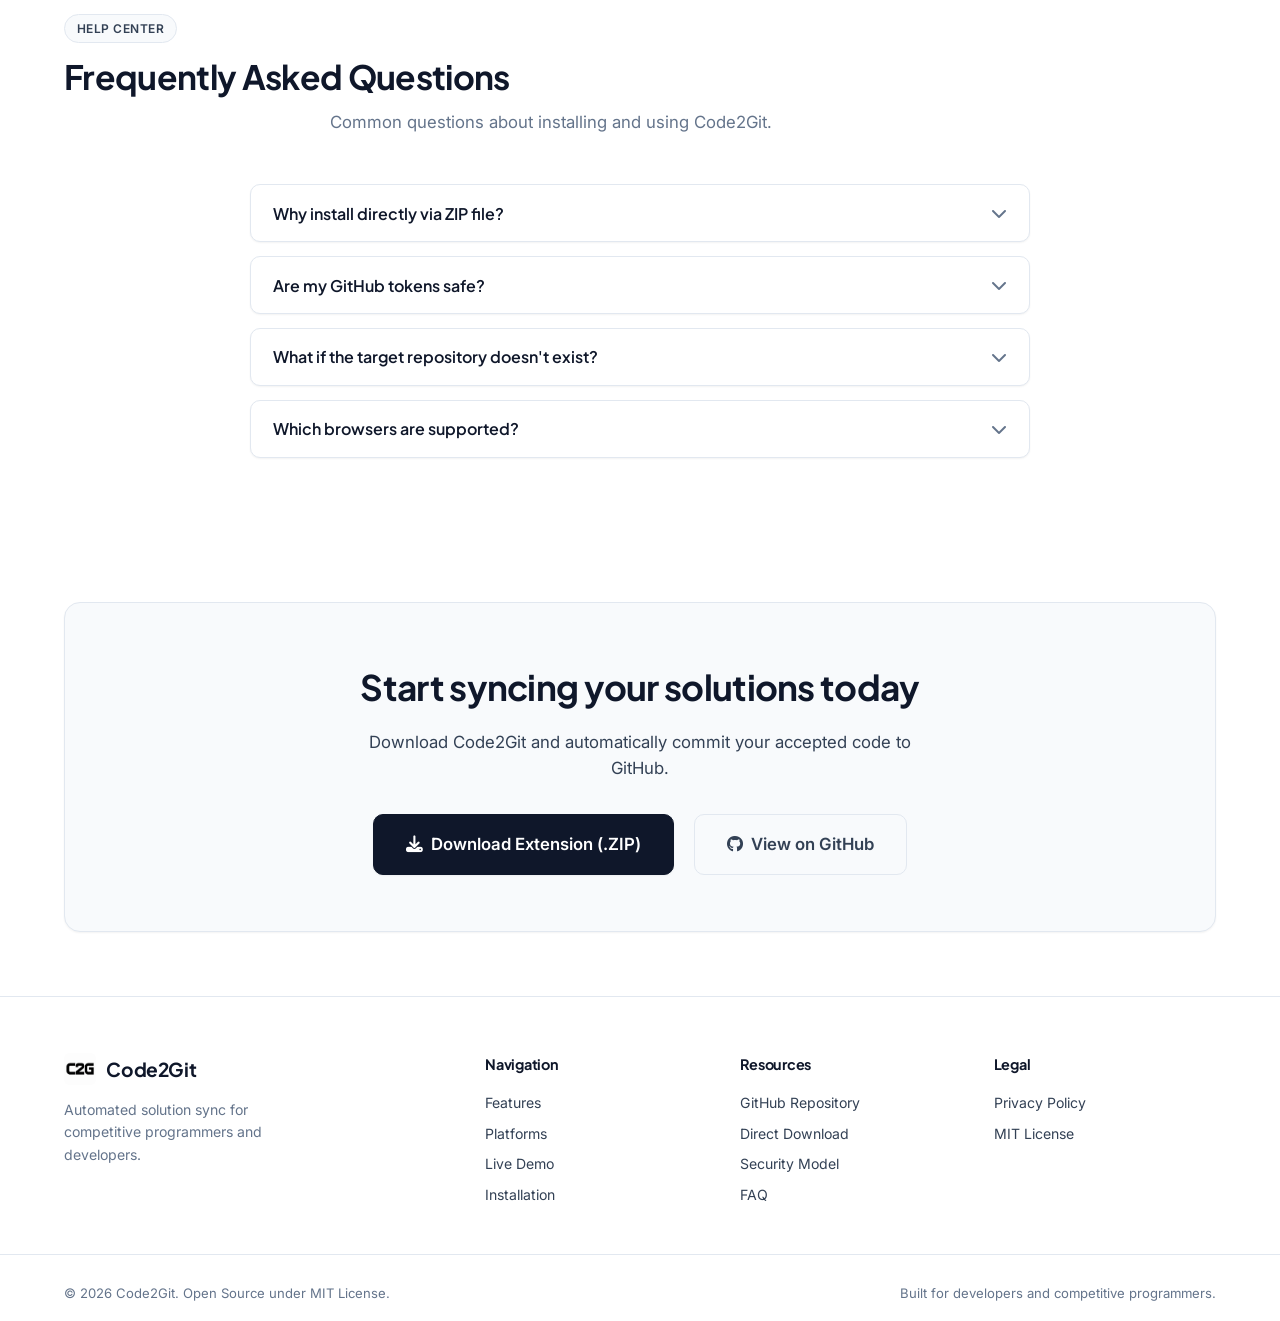
==== commit 7bcfbef9: "website ui fixing" ====
--- a/website/index.html
+++ b/website/index.html
@@ -3,7 +3,7 @@
 <head>
   <meta charset="UTF-8">
   <meta name="viewport" content="width=device-width, initial-scale=1.0">
-  <title>Code2Git - Direct Download & Automatic Solution Sync for LeetCode, Codeforces & GFG</title>
+  <title>Code2Git - Automated Solution Sync for LeetCode, Codeforces & GFG</title>
   <meta name="description" content="Download Code2Git extension directly. Automatically sync accepted solutions from LeetCode, Codeforces, and GeeksforGeeks to your GitHub repository in real time. 100% Client-Side & Secure.">
   <meta name="keywords" content="Code2Git, GitHub sync, LeetCode to GitHub, Codeforces to GitHub, GeeksforGeeks sync, browser extension, chrome extension direct download">
   
@@ -13,9 +13,9 @@
   <!-- Google Fonts -->
   <link rel="preconnect" href="https://fonts.googleapis.com">
   <link rel="preconnect" href="https://fonts.gstatic.com" crossorigin>
-  <link href="https://fonts.googleapis.com/css2?family=Fira+Code:wght@400;500;600&family=Inter:wght@300;400;500;600;700;800&family=Plus+Jakarta+Sans:wght@500;600;700;800&display=swap" rel="stylesheet">
+  <link href="https://fonts.googleapis.com/css2?family=Fira+Code:wght@400;500;600&family=Inter:wght@400;500;600;700&family=Plus+Jakarta+Sans:wght@600;700;800&display=swap" rel="stylesheet">
   
-  <!-- FontAwesome for Icons -->
+  <!-- FontAwesome Icons -->
   <link rel="stylesheet" href="https://cdnjs.cloudflare.com/ajax/libs/font-awesome/6.4.0/css/all.min.css">
 
   <!-- Stylesheet -->
@@ -26,8 +26,8 @@
   <!-- Announcement Bar -->
   <div class="announcement-bar">
     <div class="container announcement-content">
-      <span class="badge badge-accent"><i class="fa-solid fa-bolt"></i> Direct Download Available</span>
-      <span>No store approval delay! Download <strong>Code2Git v1.2.0</strong> directly & install in 30 seconds.</span>
+      <span class="badge badge-success"><i class="fa-solid fa-check"></i> Direct Unpacked Download</span>
+      <span>Download <strong>Code2Git v1.2.0</strong> directly and load unpacked in seconds.</span>
       <a href="#installation" class="announcement-link">Installation Guide <i class="fa-solid fa-arrow-right"></i></a>
     </div>
   </div>
@@ -42,22 +42,22 @@
       </a>
 
       <nav class="nav-menu" id="navMenu">
-        <a href="#features" class="nav-link"><i class="fa-solid fa-star text-muted"></i> Features</a>
-        <a href="#platforms" class="nav-link"><i class="fa-solid fa-code text-muted"></i> Platforms</a>
-        <a href="#demo" class="nav-link"><i class="fa-solid fa-play text-muted"></i> Live Demo</a>
-        <a href="#installation" class="nav-link"><i class="fa-solid fa-download text-muted"></i> Install</a>
-        <a href="#security" class="nav-link"><i class="fa-solid fa-shield-halved text-muted"></i> Security</a>
-        <a href="#faq" class="nav-link"><i class="fa-solid fa-circle-question text-muted"></i> FAQ</a>
+        <a href="#features" class="nav-link">Features</a>
+        <a href="#platforms" class="nav-link">Platforms</a>
+        <a href="#demo" class="nav-link">Live Demo</a>
+        <a href="#installation" class="nav-link">Installation</a>
+        <a href="#security" class="nav-link">Security</a>
+        <a href="#faq" class="nav-link">FAQ</a>
       </nav>
 
       <div class="nav-actions">
-        <a href="https://github.com/krishnasahoo11156/Code2Git" target="_blank" rel="noopener" class="btn btn-secondary btn-icon" title="View Source on GitHub">
+        <a href="https://github.com/krishnasahoo11156/Code2Git" target="_blank" rel="noopener" class="btn btn-secondary btn-sm" title="View Source on GitHub">
           <i class="fa-brands fa-github"></i>
           <span>GitHub</span>
         </a>
-        <button id="navDownloadBtn" class="btn btn-primary btn-glow">
-          <i class="fa-solid fa-file-arrow-down"></i>
-          <span>Download Extension</span>
+        <button id="navDownloadBtn" class="btn btn-primary btn-sm">
+          <i class="fa-solid fa-download"></i>
+          <span>Download Zip</span>
         </button>
         <button class="mobile-toggle" id="mobileToggle" aria-label="Toggle menu">
           <i class="fa-solid fa-bars"></i>
@@ -69,9 +69,6 @@
   <main>
     <!-- Hero Section -->
     <section class="hero-section">
-      <div class="hero-bg-glow hero-bg-glow-1"></div>
-      <div class="hero-bg-glow hero-bg-glow-2"></div>
-      
       <div class="container hero-container">
         <div class="hero-content">
           <div class="hero-badge">
@@ -80,38 +77,38 @@
           </div>
 
           <h1 class="hero-title">
-            Auto-Sync Your Coding Solutions <span class="text-gradient">Directly to GitHub</span>
+            Auto-sync your coding solutions directly to GitHub
           </h1>
 
           <p class="hero-description">
-            Effortlessly build your developer portfolio while solving problems on 
+            Build your developer portfolio automatically while solving problems on 
             <strong>LeetCode</strong>, <strong>Codeforces</strong>, and <strong>GeeksforGeeks</strong>. 
-            Code2Git automatically commits accepted code straight to your GitHub repository in real time.
+            Code2Git automatically commits accepted code straight to your GitHub repository.
           </p>
 
           <div class="hero-cta-group">
-            <a href="Code2Git-extension.zip" download="Code2Git-extension.zip" id="heroDownloadBtn" class="btn btn-primary btn-lg btn-glow">
+            <a href="Code2Git-extension.zip" download="Code2Git-extension.zip" id="heroDownloadBtn" class="btn btn-primary btn-lg">
               <i class="fa-solid fa-download"></i>
               <div class="btn-text-wrapper">
                 <span class="btn-main-text">Download Extension (.ZIP)</span>
-                <span class="btn-sub-text">Direct Unpacked Extension File</span>
+                <span class="btn-sub-text">Direct Unpacked Package</span>
               </div>
             </a>
 
             <button id="openInstallModalBtn" class="btn btn-secondary btn-lg">
               <i class="fa-solid fa-list-check"></i>
-              <span>3-Step Installation Guide</span>
+              <span>3-Step Install Guide</span>
             </button>
           </div>
 
           <div class="hero-meta">
-            <div class="meta-item"><i class="fa-solid fa-check-circle text-success"></i> Free & Open Source</div>
-            <div class="meta-item"><i class="fa-solid fa-lock text-success"></i> Local Encryption</div>
+            <div class="meta-item"><i class="fa-solid fa-check text-success"></i> Open Source (MIT)</div>
+            <div class="meta-item"><i class="fa-solid fa-shield-halved text-success"></i> Local Encryption</div>
             <div class="meta-item"><i class="fa-solid fa-chrome text-success"></i> Chrome, Edge & Brave</div>
           </div>
         </div>
 
-        <!-- Interactive Hero Visual / Card -->
+        <!-- Clean Interactive Code & Pipeline Card -->
         <div class="hero-visual">
           <div class="window-card">
             <div class="window-header">
@@ -121,36 +118,23 @@
                 <span class="dot dot-green"></span>
               </div>
               <div class="window-title">
-                <i class="fa-solid fa-code-branch text-accent"></i> Code2Git Realtime Pipeline
+                <i class="fa-solid fa-code-branch text-secondary"></i> Code2Git Pipeline
               </div>
               <div class="window-status">
-                <span class="status-indicator"></span> Live Active
+                <span class="status-indicator"></span> Active
               </div>
             </div>
 
             <div class="window-body">
-              <!-- Sync Flow Visualization -->
+              <!-- Sync Flow -->
               <div class="sync-pipeline">
                 <div class="pipeline-step">
                   <div class="step-icon platform-lc"><i class="fa-solid fa-code"></i></div>
                   <div class="step-info">
                     <span class="step-label">LeetCode</span>
-                    <span class="step-detail">Two Sum (Easy)</span>
+                    <span class="step-detail">Two Sum</span>
                   </div>
                   <span class="badge badge-success"><i class="fa-solid fa-check"></i> Accepted</span>
-                </div>
-
-                <div class="pipeline-arrow">
-                  <div class="pulse-line"></div>
-                  <i class="fa-solid fa-bolt arrow-icon"></i>
-                </div>
-
-                <div class="pipeline-step step-center">
-                  <img src="assets/icons/logo.png" alt="Code2Git Logo" class="pipeline-logo">
-                  <div class="step-info">
-                    <span class="step-label">Code2Git Engine</span>
-                    <span class="step-detail">Client-Side Parser</span>
-                  </div>
                 </div>
 
                 <div class="pipeline-arrow">
@@ -189,7 +173,7 @@
                   <div class="code-line"><span class="line-num">12</span> };</div>
                 </div>
                 <div class="terminal-footer">
-                  <span class="commit-status text-success"><i class="fa-solid fa-circle-check"></i> Git Commit #8f2a1b Pushed to 'main' branch successfully!</span>
+                  <span class="text-success"><i class="fa-solid fa-circle-check"></i> Pushed to 'main' branch successfully!</span>
                 </div>
               </div>
             </div>
@@ -202,9 +186,9 @@
     <section class="section section-dark" id="installation">
       <div class="container">
         <div class="section-header text-center">
-          <span class="section-tag"><i class="fa-solid fa-wrench"></i> Fast Setup</span>
-          <h2 class="section-title">Install Directly in 3 Simple Steps</h2>
-          <p class="section-subtitle">No Chrome Web Store account needed. Load unpacked extension in under 30 seconds.</p>
+          <span class="section-tag">Installation</span>
+          <h2 class="section-title">Install in 3 Simple Steps</h2>
+          <p class="section-subtitle">Load the unpacked extension directly in your browser in under 30 seconds.</p>
         </div>
 
         <div class="steps-grid">
@@ -213,7 +197,7 @@
             <div class="step-num">01</div>
             <div class="step-icon-wrapper"><i class="fa-solid fa-file-zipper"></i></div>
             <h3>Download & Extract</h3>
-            <p>Click the download button below to get <code>Code2Git-extension.zip</code> and unzip it anywhere on your computer.</p>
+            <p>Click below to download <code>Code2Git-extension.zip</code> and unzip it to any local folder on your computer.</p>
             <a href="Code2Git-extension.zip" download="Code2Git-extension.zip" class="btn btn-outline btn-sm">
               <i class="fa-solid fa-download"></i> Download Zip (727 KB)
             </a>
@@ -224,7 +208,7 @@
             <div class="step-num">02</div>
             <div class="step-icon-wrapper"><i class="fa-solid fa-toggle-on"></i></div>
             <h3>Open Extensions Page</h3>
-            <p>Open browser settings and toggle <strong>Developer Mode</strong> in the top right corner.</p>
+            <p>Open your browser extensions page and turn on <strong>Developer Mode</strong> (top-right toggle).</p>
             <div class="copy-box">
               <code>chrome://extensions</code>
               <button class="copy-btn" data-copy="chrome://extensions" title="Copy URL">
@@ -238,8 +222,8 @@
             <div class="step-num">03</div>
             <div class="step-icon-wrapper"><i class="fa-solid fa-folder-open"></i></div>
             <h3>Load Unpacked</h3>
-            <p>Click <strong>"Load unpacked"</strong> at top-left and select the extracted <code>Code2Git</code> directory. Done!</p>
-            <div class="step-badge text-success"><i class="fa-solid fa-circle-check"></i> Ready to Sync</div>
+            <p>Click <strong>"Load unpacked"</strong> at top-left and select the unzipped <code>Code2Git</code> folder. Done!</p>
+            <div class="step-badge text-success"><i class="fa-solid fa-circle-check"></i> Extension Ready</div>
           </div>
         </div>
       </div>
@@ -249,28 +233,28 @@
     <section class="section" id="demo">
       <div class="container">
         <div class="section-header text-center">
-          <span class="section-tag"><i class="fa-solid fa-laptop-code"></i> Interactive Demo</span>
-          <h2 class="section-title">Test the Realtime Solution Sync Engine</h2>
-          <p class="section-subtitle">Select a platform below and click <strong>Simulate Submission</strong> to watch Code2Git parse code and push to GitHub!</p>
+          <span class="section-tag">Interactive Demo</span>
+          <h2 class="section-title">Test the Sync Engine</h2>
+          <p class="section-subtitle">Select a platform and click <strong>Simulate Submission</strong> to watch Code2Git process and commit code.</p>
         </div>
 
         <div class="demo-wrapper">
           <!-- Platform Tabs -->
           <div class="demo-tabs">
             <button class="demo-tab active" data-platform="leetcode">
-              <span class="platform-dot lc-dot"></span> LeetCode (GraphQL API)
+              <span class="platform-dot lc-dot"></span> LeetCode
             </button>
             <button class="demo-tab" data-platform="codeforces">
-              <span class="platform-dot cf-dot"></span> Codeforces (DOM Parser)
+              <span class="platform-dot cf-dot"></span> Codeforces
             </button>
             <button class="demo-tab" data-platform="gfg">
-              <span class="platform-dot gfg-dot"></span> GeeksforGeeks (Practice Portal)
+              <span class="platform-dot gfg-dot"></span> GeeksforGeeks
             </button>
           </div>
 
           <div class="demo-card">
             <div class="demo-grid">
-              <!-- Left Side: Code Submission Simulation -->
+              <!-- Left Side: Code Simulation -->
               <div class="demo-editor-panel">
                 <div class="panel-header">
                   <div class="panel-info">
@@ -300,20 +284,20 @@
                 </div>
 
                 <div class="editor-actions">
-                  <button id="runSimulateBtn" class="btn btn-primary btn-glow btn-block">
+                  <button id="runSimulateBtn" class="btn btn-primary btn-block">
                     <i class="fa-solid fa-play"></i> Simulate "Submit & Sync"
                   </button>
                 </div>
               </div>
 
-              <!-- Right Side: GitHub Sync Output Log -->
+              <!-- Right Side: GitHub Log -->
               <div class="demo-github-panel">
                 <div class="panel-header">
                   <div class="repo-info">
                     <i class="fa-brands fa-github repo-icon"></i>
                     <span>Repository: <strong>my-leetcode-solutions</strong></span>
                   </div>
-                  <span class="badge badge-accent"><i class="fa-solid fa-code-branch"></i> main</span>
+                  <span class="badge badge-accent">main</span>
                 </div>
 
                 <div class="repo-tree-box">
@@ -326,7 +310,7 @@
                 </div>
 
                 <div class="sim-log-box" id="simLogBox">
-                  <div class="log-line text-muted">[System] Ready for simulation. Click "Simulate Submit & Sync" button.</div>
+                  <div class="log-line text-muted">[System] Click "Simulate Submit & Sync" to test the pipeline.</div>
                 </div>
               </div>
             </div>
@@ -339,18 +323,18 @@
     <section class="section section-dark" id="platforms">
       <div class="container">
         <div class="section-header text-center">
-          <span class="section-tag"><i class="fa-solid fa-cubes"></i> Integrations</span>
-          <h2 class="section-title">Supported Coding Platforms</h2>
-          <p class="section-subtitle">Code2Git parses problem descriptions, runtime stats, and code directly from native page elements.</p>
+          <span class="section-tag">Supported Platforms</span>
+          <h2 class="section-title">Integrates with major coding portals</h2>
+          <p class="section-subtitle">Code2Git parses problem statements, metadata, and solutions natively from page elements.</p>
         </div>
 
         <div class="platforms-grid">
-          <!-- LeetCode Card -->
+          <!-- LeetCode -->
           <div class="platform-card card-lc">
-            <div class="card-badge"><i class="fa-solid fa-bolt"></i> GraphQL Sync</div>
+            <div class="card-badge">GraphQL</div>
             <div class="platform-icon"><i class="fa-solid fa-code"></i></div>
             <h3>LeetCode</h3>
-            <p>Captures problem title, slug, difficulty tag, submission code, time complexity, and memory metrics using native GraphQL queries.</p>
+            <p>Fetches problem title, slug, difficulty tag, submission code, time complexity, and memory metrics via GraphQL.</p>
             <ul class="feature-bullets">
               <li><i class="fa-solid fa-check text-success"></i> Auto creates <code>README.md</code> with problem description</li>
               <li><i class="fa-solid fa-check text-success"></i> Supports Python, C++, Java, JS, Go, Rust, SQL</li>
@@ -358,25 +342,25 @@
             </ul>
           </div>
 
-          <!-- Codeforces Card -->
+          <!-- Codeforces -->
           <div class="platform-card card-cf">
-            <div class="card-badge"><i class="fa-solid fa-microchip"></i> DOM Parser</div>
+            <div class="card-badge">DOM Scraper</div>
             <div class="platform-icon"><i class="fa-solid fa-fire"></i></div>
             <h3>Codeforces</h3>
-            <p>Parses contest submissions and problem set solutions right from your submission detail dialogs without rate-limiting.</p>
+            <p>Parses contest submissions and problem set solutions right from submission detail popups.</p>
             <ul class="feature-bullets">
               <li><i class="fa-solid fa-check text-success"></i> Contest problem ID format (e.g. <code>1800A</code>)</li>
-              <li><i class="fa-solid fa-check text-success"></i> Execution time & memory used metrics</li>
+              <li><i class="fa-solid fa-check text-success"></i> Execution time & memory metrics</li>
               <li><i class="fa-solid fa-check text-success"></i> Div 1 / Div 2 / Div 3 contest support</li>
             </ul>
           </div>
 
-          <!-- GeeksforGeeks Card -->
+          <!-- GeeksforGeeks -->
           <div class="platform-card card-gfg">
-            <div class="card-badge"><i class="fa-solid fa-plug"></i> Practice API</div>
+            <div class="card-badge">Practice API</div>
             <div class="platform-icon"><i class="fa-solid fa-brain"></i></div>
             <h3>GeeksforGeeks</h3>
-            <p>Injects DOM execution listeners on GFG Practice portal to instantly catch accepted submissions and sync seamlessly.</p>
+            <p>Injects DOM execution listeners on the GFG Practice portal to catch accepted submissions instantly.</p>
             <ul class="feature-bullets">
               <li><i class="fa-solid fa-check text-success"></i> Realtime DOM hook injection</li>
               <li><i class="fa-solid fa-check text-success"></i> Practice portal & company tagged questions</li>
@@ -391,88 +375,88 @@
     <section class="section" id="features">
       <div class="container">
         <div class="section-header text-center">
-          <span class="section-tag"><i class="fa-solid fa-layer-group"></i> Capabilities</span>
-          <h2 class="section-title">Built for Power Developers</h2>
-          <p class="section-subtitle">Everything you need to showcase your coding journey automatically on GitHub.</p>
+          <span class="section-tag">Capabilities</span>
+          <h2 class="section-title">Built for daily coding practice</h2>
+          <p class="section-subtitle">Key features designed to keep your GitHub portfolio organized and up to date.</p>
         </div>
 
         <div class="features-grid">
           <div class="feature-card">
-            <div class="f-icon"><i class="fa-solid fa-wand-magic-sparkles text-accent"></i></div>
-            <h3>Auto Repo Creation</h3>
-            <p>No need to create a repository beforehand. Code2Git creates specified repositories (e.g. <code>leetcode-solutions</code>) automatically via GitHub REST API if they don't exist.</p>
+            <div class="f-icon"><i class="fa-solid fa-wand-magic-sparkles"></i></div>
+            <h3>Automatic Repo Creation</h3>
+            <p>If specified repository does not exist on GitHub, Code2Git creates it automatically via GitHub REST API.</p>
           </div>
 
           <div class="feature-card">
-            <div class="f-icon"><i class="fa-solid fa-key text-warning"></i></div>
-            <h3>OAuth & PAT Dual Support</h3>
-            <p>Authenticate safely using GitHub OAuth Device Flow with 1-click authorization codes or standard Personal Access Tokens with <code>repo</code> scope.</p>
+            <div class="f-icon"><i class="fa-solid fa-key"></i></div>
+            <h3>OAuth & PAT Support</h3>
+            <p>Connect securely using 1-click GitHub OAuth Device Flow or Personal Access Tokens with <code>repo</code> scope.</p>
           </div>
 
           <div class="feature-card">
-            <div class="f-icon"><i class="fa-solid fa-chart-line text-success"></i></div>
-            <h3>Interactive Stats Dashboard</h3>
-            <p>Access a built-in dashboard featuring your overall submission stats, platform distributions, language breakdown chart, and streak counters.</p>
+            <div class="f-icon"><i class="fa-solid fa-chart-line"></i></div>
+            <h3>Stats Dashboard</h3>
+            <p>Built-in dashboard displaying total solved problems, platform distribution, and activity streaks.</p>
           </div>
 
           <div class="feature-card">
-            <div class="f-icon"><i class="fa-solid fa-users text-primary"></i></div>
+            <div class="f-icon"><i class="fa-solid fa-users"></i></div>
             <h3>Private Coding Clubs</h3>
-            <p>Connect a Firebase Realtime Database URL to share rankings and build a private leaderboard with your friends or university coding club.</p>
+            <p>Connect a Firebase Realtime Database URL to share rankings and build a private leaderboard with your peer group.</p>
           </div>
 
           <div class="feature-card">
-            <div class="f-icon"><i class="fa-solid fa-folder-tree text-accent"></i></div>
-            <h3>Custom Directory Structure</h3>
-            <p>Keeps solutions organized logically with standardized folder paths (e.g. <code>LeetCode/0001-Two-Sum/Solution.py</code>) and detailed commit notes.</p>
+            <div class="f-icon"><i class="fa-solid fa-folder-tree"></i></div>
+            <h3>Clean Folder Structure</h3>
+            <p>Organizes solutions logically (e.g. <code>LeetCode/0001-Two-Sum/Solution.py</code>) with detailed commit messages.</p>
           </div>
 
           <div class="feature-card">
-            <div class="f-icon"><i class="fa-solid fa-shield-cat text-success"></i></div>
+            <div class="f-icon"><i class="fa-solid fa-shield-cat"></i></div>
             <h3>100% Client-Side Privacy</h3>
-            <p>Zero external backend servers. Your GitHub tokens stay securely encrypted within Chrome's local storage API (<code>chrome.storage.local</code>).</p>
-          </div>
-        </div>
-      </div>
-    </section>
-
-    <!-- Security & Privacy Deep Dive -->
+            <p>No central backend server. Credentials remain stored locally in Chrome storage (<code>chrome.storage.local</code>).</p>
+          </div>
+        </div>
+      </div>
+    </section>
+
+    <!-- Security & Privacy Section -->
     <section class="section section-dark" id="security">
       <div class="container">
         <div class="section-header text-center">
-          <span class="section-tag"><i class="fa-solid fa-shield-halved"></i> Privacy First</span>
+          <span class="section-tag">Privacy First</span>
           <h2 class="section-title">Zero Server Architecture</h2>
-          <p class="section-subtitle">Why developers trust Code2Git over central cloud sync services.</p>
+          <p class="section-subtitle">Your credentials and code submissions never pass through external middleman servers.</p>
         </div>
 
         <div class="security-card">
           <div class="security-grid">
             <div class="security-text">
-              <h3><i class="fa-solid fa-lock text-success"></i> Your Credentials Never Leave Your Device</h3>
-              <p>Unlike third-party sync bots that demand write access to your GitHub account on remote servers, Code2Git runs <strong>exclusively inside your local browser instance</strong>.</p>
+              <h3>Direct Browser-to-GitHub Communication</h3>
+              <p>Unlike cloud sync services that require storing your GitHub tokens on third-party servers, Code2Git runs <strong>100% locally inside your browser</strong>.</p>
               
               <div class="sec-points">
                 <div class="sec-point">
-                  <div class="sec-icon"><i class="fa-solid fa-hard-drive text-accent"></i></div>
+                  <div class="sec-icon"><i class="fa-solid fa-hard-drive"></i></div>
                   <div>
-                    <strong>Chrome Local Storage Encryption</strong>
-                    <p>Access tokens are saved locally in browser memory and only transmitted directly to <code>api.github.com</code>.</p>
+                    <strong>Local Chrome Storage</strong>
+                    <p>Tokens are saved locally in browser memory and only transmitted directly to <code>api.github.com</code>.</p>
                   </div>
                 </div>
 
                 <div class="sec-point">
-                  <div class="sec-icon"><i class="fa-solid fa-code-commit text-warning"></i></div>
+                  <div class="sec-icon"><i class="fa-solid fa-code-commit"></i></div>
                   <div>
-                    <strong>Direct GitHub REST API Communication</strong>
-                    <p>Commits are made straight from your browser to GitHub via standard HTTPS REST calls. No middleman API.</p>
+                    <strong>Direct REST API Commits</strong>
+                    <p>Commits are made straight from your local client context to GitHub over standard HTTPS.</p>
                   </div>
                 </div>
 
                 <div class="sec-point">
-                  <div class="sec-icon"><i class="fa-solid fa-eye-slash text-success"></i></div>
+                  <div class="sec-icon"><i class="fa-solid fa-eye-slash"></i></div>
                   <div>
-                    <strong>Zero Telemetry & Tracking</strong>
-                    <p>No analytics cookies, no user tracking, no third-party telemetry. 100% transparent and open source.</p>
+                    <strong>Zero Telemetry</strong>
+                    <p>No tracking scripts, no third-party cookies, and no analytics collection.</p>
                   </div>
                 </div>
               </div>
@@ -483,7 +467,7 @@
               <table class="comp-table">
                 <thead>
                   <tr>
-                    <th>Security Feature</th>
+                    <th>Security Aspect</th>
                     <th>Code2Git</th>
                     <th>Other Extensions</th>
                   </tr>
@@ -491,23 +475,23 @@
                 <tbody>
                   <tr>
                     <td>Middleman Server</td>
-                    <td class="text-success"><i class="fa-solid fa-circle-xmark"></i> None (100% Client)</td>
-                    <td class="text-danger"><i class="fa-solid fa-circle-check"></i> Required</td>
+                    <td class="text-success"><i class="fa-solid fa-check"></i> None (100% Local)</td>
+                    <td class="text-danger"><i class="fa-solid fa-xmark"></i> Required</td>
                   </tr>
                   <tr>
                     <td>Token Storage</td>
-                    <td class="text-success"><i class="fa-solid fa-shield"></i> Local Browser Only</td>
-                    <td class="text-warning"><i class="fa-solid fa-server"></i> Cloud Database</td>
+                    <td class="text-success"><i class="fa-solid fa-check"></i> Browser Only</td>
+                    <td class="text-warning">Cloud Database</td>
                   </tr>
                   <tr>
-                    <td>Open Source Code</td>
-                    <td class="text-success"><i class="fa-solid fa-circle-check"></i> Fully Audit-able</td>
-                    <td class="text-danger"><i class="fa-solid fa-circle-xmark"></i> Closed Source</td>
+                    <td>Source Code</td>
+                    <td class="text-success"><i class="fa-solid fa-check"></i> Open Source (MIT)</td>
+                    <td class="text-danger"><i class="fa-solid fa-xmark"></i> Closed Source</td>
                   </tr>
                   <tr>
-                    <td>Cost / License</td>
-                    <td class="text-success"><i class="fa-solid fa-heart"></i> 100% Free MIT</td>
-                    <td class="text-warning"><i class="fa-solid fa-credit-card"></i> Freemium / Paid</td>
+                    <td>Cost</td>
+                    <td class="text-success"><i class="fa-solid fa-check"></i> 100% Free</td>
+                    <td class="text-warning">Paid / Freemium</td>
                   </tr>
                 </tbody>
               </table>
@@ -521,39 +505,39 @@
     <section class="section" id="faq">
       <div class="container">
         <div class="section-header text-center">
-          <span class="section-tag"><i class="fa-solid fa-circle-question"></i> Help Center</span>
+          <span class="section-tag">Help Center</span>
           <h2 class="section-title">Frequently Asked Questions</h2>
-          <p class="section-subtitle">Everything you need to know about downloading and running Code2Git.</p>
+          <p class="section-subtitle">Common questions about installing and using Code2Git.</p>
         </div>
 
         <div class="faq-list">
           <div class="faq-item">
             <button class="faq-question">
-              <span>Why install directly via ZIP instead of Chrome Web Store?</span>
+              <span>Why install directly via ZIP file?</span>
               <i class="fa-solid fa-chevron-down faq-icon"></i>
             </button>
             <div class="faq-answer">
-              <p>Direct installation allows you to get instant updates, full developer transparency, and run the latest extension code without waiting for Chrome Web Store approval delays. You have 100% control over the unpacked code running in your browser.</p>
+              <p>Direct installation allows you to get instant updates, inspect the uncompiled open-source code yourself, and run the extension without waiting for store publishing delays.</p>
             </div>
           </div>
 
           <div class="faq-item">
             <button class="faq-question">
-              <span>Will my GitHub token or login credentials be safe?</span>
+              <span>Are my GitHub tokens safe?</span>
               <i class="fa-solid fa-chevron-down faq-icon"></i>
             </button>
             <div class="faq-answer">
-              <p>Yes, absolutely. Code2Git stores your GitHub Personal Access Token (PAT) or OAuth token strictly in Chrome's <code>chrome.storage.local</code> memory space. It is never transmitted anywhere except directly to <code>api.github.com</code>.</p>
+              <p>Yes. Code2Git stores your GitHub Personal Access Token (PAT) or OAuth token strictly in Chrome's <code>chrome.storage.local</code>. It is only sent directly to official GitHub API endpoints.</p>
             </div>
           </div>
 
           <div class="faq-item">
             <button class="faq-question">
-              <span>What happens if the target GitHub repository doesn't exist?</span>
+              <span>What if the target repository doesn't exist?</span>
               <i class="fa-solid fa-chevron-down faq-icon"></i>
             </button>
             <div class="faq-answer">
-              <p>Code2Git will automatically create the repository for you under your GitHub account upon saving your settings or when your first submission is synced!</p>
+              <p>Code2Git will automatically create the repository under your GitHub account when your first accepted solution is synced.</p>
             </div>
           </div>
 
@@ -563,17 +547,7 @@
               <i class="fa-solid fa-chevron-down faq-icon"></i>
             </button>
             <div class="faq-answer">
-              <p>Code2Git works on any Chromium-based browser supporting Manifest V3, including Google Chrome, Microsoft Edge, Brave, Opera, Vivaldi, and Arc.</p>
-            </div>
-          </div>
-
-          <div class="faq-item">
-            <button class="faq-question">
-              <span>Does it sync past submissions retroactively?</span>
-              <i class="fa-solid fa-chevron-down faq-icon"></i>
-            </button>
-            <div class="faq-answer">
-              <p>Code2Git automatically syncs every submission you make going forward. You can also re-submit previous accepted solutions on LeetCode/Codeforces/GFG to push them into your repository immediately.</p>
+              <p>Code2Git works on any modern Chromium-based browser supporting Manifest V3, including Google Chrome, Microsoft Edge, Brave, Opera, and Vivaldi.</p>
             </div>
           </div>
         </div>
@@ -584,16 +558,15 @@
     <section class="section section-cta">
       <div class="container">
         <div class="cta-box">
-          <div class="cta-bg-glow"></div>
           <div class="cta-content text-center">
-            <h2 class="cta-title">Ready to Automate Your GitHub Coding Portfolio?</h2>
-            <p class="cta-subtitle">Download Code2Git right now and start committing every accepted solution automatically.</p>
+            <h2 class="cta-title">Start syncing your solutions today</h2>
+            <p class="cta-subtitle">Download Code2Git and automatically commit your accepted code to GitHub.</p>
             <div class="cta-actions">
-              <a href="Code2Git-extension.zip" download="Code2Git-extension.zip" class="btn btn-primary btn-xl btn-glow">
+              <a href="Code2Git-extension.zip" download="Code2Git-extension.zip" class="btn btn-primary btn-xl">
                 <i class="fa-solid fa-download"></i> Download Extension (.ZIP)
               </a>
               <a href="https://github.com/krishnasahoo11156/Code2Git" target="_blank" rel="noopener" class="btn btn-outline btn-xl">
-                <i class="fa-brands fa-github"></i> Star on GitHub
+                <i class="fa-brands fa-github"></i> View on GitHub
               </a>
             </div>
           </div>
@@ -619,12 +592,12 @@
           <a href="#features">Features</a>
           <a href="#platforms">Platforms</a>
           <a href="#demo">Live Demo</a>
-          <a href="#installation">Install Guide</a>
+          <a href="#installation">Installation</a>
         </div>
         <div class="footer-col">
           <h4>Resources</h4>
           <a href="https://github.com/krishnasahoo11156/Code2Git" target="_blank">GitHub Repository</a>
-          <a href="Code2Git-extension.zip" download="Code2Git-extension.zip">Direct Zip Download</a>
+          <a href="Code2Git-extension.zip" download="Code2Git-extension.zip">Direct Download</a>
           <a href="#security">Security Model</a>
           <a href="#faq">FAQ</a>
         </div>
@@ -637,8 +610,8 @@
     </div>
     <div class="footer-bottom">
       <div class="container footer-bottom-content">
-        <p>&copy; 2026 Code2Git. Open Source Project under MIT License.</p>
-        <p>Built with <i class="fa-solid fa-heart text-danger"></i> for competitive programmers everywhere.</p>
+        <p>&copy; 2026 Code2Git. Open Source under MIT License.</p>
+        <p>Built for developers and competitive programmers.</p>
       </div>
     </div>
   </footer>
@@ -649,7 +622,7 @@
       <div class="modal-header">
         <div class="modal-title">
           <i class="fa-solid fa-download text-accent"></i>
-          <span>How to Install Code2Git (Unpacked Extension)</span>
+          <span>How to Install Unpacked Extension</span>
         </div>
         <button class="modal-close" id="closeInstallModalBtn" aria-label="Close modal">
           <i class="fa-solid fa-xmark"></i>
@@ -658,15 +631,15 @@
 
       <div class="modal-body">
         <div class="modal-alert">
-          <i class="fa-solid fa-lightbulb text-warning"></i>
+          <i class="fa-solid fa-circle-info text-warning"></i>
           <div>
-            <strong>Direct Zip Download Ready</strong>: Click below to download <code>Code2Git-extension.zip</code>, then follow these 3 quick steps in your browser:
+            Follow these 3 simple steps to load <code>Code2Git-extension.zip</code> in your browser:
           </div>
         </div>
 
         <div class="modal-download-box">
-          <a href="Code2Git-extension.zip" download="Code2Git-extension.zip" class="btn btn-primary btn-glow btn-block">
-            <i class="fa-solid fa-file-arrow-down"></i> Click Here to Download Extension (.ZIP)
+          <a href="Code2Git-extension.zip" download="Code2Git-extension.zip" class="btn btn-primary btn-block">
+            <i class="fa-solid fa-download"></i> Download Extension (.ZIP)
           </a>
         </div>
 
@@ -675,7 +648,7 @@
             <div class="m-step-num">1</div>
             <div class="m-step-content">
               <h4>Extract the Zip File</h4>
-              <p>Unzip <code>Code2Git-extension.zip</code> into any folder on your PC (e.g. <code>C:\Downloads\Code2Git</code>).</p>
+              <p>Unzip <code>Code2Git-extension.zip</code> to any local folder on your computer.</p>
             </div>
           </div>
 
@@ -683,7 +656,7 @@
             <div class="m-step-num">2</div>
             <div class="m-step-content">
               <h4>Open Extensions & Enable Developer Mode</h4>
-              <p>Open a new tab and visit your browser's extension page, then turn on <strong>Developer Mode</strong> (top right toggle button):</p>
+              <p>Visit your browser extension manager and toggle <strong>Developer Mode</strong> on (top-right):</p>
               <div class="browser-urls">
                 <div class="url-chip">
                   <span>Chrome:</span> <code>chrome://extensions</code>
@@ -705,14 +678,14 @@
             <div class="m-step-num">3</div>
             <div class="m-step-content">
               <h4>Click "Load Unpacked"</h4>
-              <p>Click the <strong>"Load unpacked"</strong> button in the top left corner and select the unzipped <code>Code2Git</code> folder.</p>
+              <p>Click <strong>"Load unpacked"</strong> in the top-left corner and select your unzipped <code>Code2Git</code> directory.</p>
             </div>
           </div>
         </div>
       </div>
 
       <div class="modal-footer">
-        <button class="btn btn-secondary" id="closeInstallModalBtn2">Got it, thanks!</button>
+        <button class="btn btn-secondary" id="closeInstallModalBtn2">Close</button>
       </div>
     </div>
   </div>
--- a/website/styles.css
+++ b/website/styles.css
@@ -0,0 +1,1613 @@
+/* ==========================================================================
+   Code2Git Website - Clean, Professional Light Theme
+   ========================================================================== */
+
+:root {
+  /* Color Palette - Crisp Light Theme */
+  --bg-body: #FFFFFF;
+  --bg-subtle: #F8FAFC;       /* Slate 50 */
+  --bg-card: #FFFFFF;
+  --bg-input: #F1F5F9;        /* Slate 100 */
+  
+  --border-color: #E2E8F0;    /* Slate 200 */
+  --border-hover: #CBD5E1;    /* Slate 300 */
+  --border-focus: #94A3B8;    /* Slate 400 */
+
+  --text-primary: #0F172A;    /* Slate 900 */
+  --text-secondary: #334155;  /* Slate 700 */
+  --text-muted: #64748B;      /* Slate 500 */
+  --text-light: #94A3B8;      /* Slate 400 */
+
+  /* Primary Accent: Crisp Dark Slate / Emerald accents */
+  --color-primary: #0F172A;
+  --color-primary-hover: #1E293B;
+  
+  --color-accent: #059669;      /* Emerald 600 */
+  --color-accent-bg: #ECFDF5;   /* Emerald 50 */
+  --color-accent-border: #A7F3D0;
+
+  --color-blue: #2563EB;        /* Blue 600 */
+  --color-blue-bg: #EFF6FF;     /* Blue 50 */
+  
+  --color-warning: #D97706;     /* Amber 600 */
+  --color-warning-bg: #FFFBEB;
+  
+  --color-danger: #DC2626;      /* Red 600 */
+  --color-danger-bg: #FEF2F2;
+
+  /* Fonts */
+  --font-sans: 'Inter', system-ui, -apple-system, BlinkMacSystemFont, sans-serif;
+  --font-heading: 'Plus Jakarta Sans', var(--font-sans);
+  --font-mono: 'Fira Code', monospace;
+
+  /* Radius & Shadows */
+  --radius-sm: 6px;
+  --radius-md: 10px;
+  --radius-lg: 16px;
+  --radius-full: 9999px;
+
+  --shadow-sm: 0 1px 2px 0 rgba(0, 0, 0, 0.05);
+  --shadow-md: 0 4px 6px -1px rgba(0, 0, 0, 0.05), 0 2px 4px -2px rgba(0, 0, 0, 0.03);
+  --shadow-lg: 0 10px 15px -3px rgba(0, 0, 0, 0.06), 0 4px 6px -4px rgba(0, 0, 0, 0.03);
+  --shadow-floating: 0 20px 25px -5px rgba(15, 23, 42, 0.08), 0 8px 10px -6px rgba(15, 23, 42, 0.03);
+
+  --transition-fast: 0.15s cubic-bezier(0.4, 0, 0.2, 1);
+  --transition-normal: 0.25s cubic-bezier(0.4, 0, 0.2, 1);
+}
+
+/* Reset & Base */
+*, *::before, *::after {
+  box-sizing: border-box;
+  margin: 0;
+  padding: 0;
+}
+
+html {
+  scroll-behavior: smooth;
+  color-scheme: light;
+}
+
+body {
+  font-family: var(--font-sans);
+  background-color: var(--bg-body);
+  color: var(--text-primary);
+  line-height: 1.6;
+  overflow-x: hidden;
+  -webkit-font-smoothing: antialiased;
+}
+
+/* Container */
+.container {
+  max-width: 1200px;
+  margin: 0 auto;
+  padding: 0 1.5rem;
+}
+
+/* Typography */
+h1, h2, h3, h4, h5, h6 {
+  font-family: var(--font-heading);
+  font-weight: 700;
+  letter-spacing: -0.02em;
+  color: var(--text-primary);
+}
+
+.text-gradient {
+  color: var(--text-primary);
+}
+
+.text-muted { color: var(--text-muted); }
+.text-secondary { color: var(--text-secondary); }
+.text-success { color: var(--color-accent); }
+.text-warning { color: var(--color-warning); }
+.text-danger { color: var(--color-danger); }
+.text-accent { color: var(--color-blue); }
+
+/* Buttons - Clean & Subtle */
+.btn {
+  display: inline-flex;
+  align-items: center;
+  justify-content: center;
+  gap: 0.5rem;
+  padding: 0.65rem 1.25rem;
+  font-family: var(--font-sans);
+  font-size: 0.92rem;
+  font-weight: 600;
+  border-radius: var(--radius-md);
+  border: 1px solid transparent;
+  cursor: pointer;
+  text-decoration: none;
+  transition: var(--transition-fast);
+  white-space: nowrap;
+}
+
+.btn-primary {
+  background-color: var(--color-primary);
+  color: #FFFFFF;
+  border-color: var(--color-primary);
+  box-shadow: var(--shadow-sm);
+}
+
+.btn-primary:hover {
+  background-color: var(--color-primary-hover);
+  border-color: var(--color-primary-hover);
+  transform: translateY(-1px);
+  box-shadow: var(--shadow-md);
+}
+
+.btn-secondary {
+  background-color: #FFFFFF;
+  color: var(--text-primary);
+  border-color: var(--border-color);
+  box-shadow: var(--shadow-sm);
+}
+
+.btn-secondary:hover {
+  background-color: var(--bg-subtle);
+  border-color: var(--border-hover);
+  color: var(--text-primary);
+  transform: translateY(-1px);
+}
+
+.btn-outline {
+  background-color: transparent;
+  color: var(--text-secondary);
+  border-color: var(--border-color);
+}
+
+.btn-outline:hover {
+  border-color: var(--border-hover);
+  color: var(--text-primary);
+  background-color: var(--bg-subtle);
+}
+
+.btn-glow {
+  /* Removed showoff glow effect */
+  box-shadow: var(--shadow-sm);
+}
+
+.btn-lg {
+  padding: 0.85rem 1.6rem;
+  font-size: 1rem;
+}
+
+.btn-xl {
+  padding: 1rem 2rem;
+  font-size: 1.05rem;
+  border-radius: var(--radius-md);
+}
+
+.btn-sm {
+  padding: 0.45rem 0.85rem;
+  font-size: 0.82rem;
+  border-radius: var(--radius-sm);
+}
+
+.btn-block {
+  width: 100%;
+}
+
+.btn-text-wrapper {
+  display: flex;
+  flex-direction: column;
+  align-items: flex-start;
+  text-align: left;
+}
+
+.btn-main-text {
+  font-weight: 600;
+  line-height: 1.2;
+}
+
+.btn-sub-text {
+  font-size: 0.72rem;
+  opacity: 0.8;
+  font-weight: 400;
+}
+
+/* Badges */
+.badge {
+  display: inline-flex;
+  align-items: center;
+  gap: 0.4rem;
+  padding: 0.2rem 0.65rem;
+  font-size: 0.78rem;
+  font-weight: 600;
+  border-radius: var(--radius-full);
+}
+
+.badge-accent {
+  background-color: var(--color-blue-bg);
+  color: var(--color-blue);
+  border: 1px solid rgba(37, 99, 235, 0.2);
+}
+
+.badge-success {
+  background-color: var(--color-accent-bg);
+  color: var(--color-accent);
+  border: 1px solid var(--color-accent-border);
+}
+
+.badge-warning {
+  background-color: var(--color-warning-bg);
+  color: var(--color-warning);
+  border: 1px solid rgba(217, 119, 6, 0.2);
+}
+
+/* Announcement Bar */
+.announcement-bar {
+  background-color: var(--bg-subtle);
+  border-bottom: 1px solid var(--border-color);
+  padding: 0.45rem 0;
+  font-size: 0.85rem;
+  color: var(--text-secondary);
+}
+
+.announcement-content {
+  display: flex;
+  align-items: center;
+  justify-content: center;
+  gap: 0.75rem;
+  flex-wrap: wrap;
+}
+
+.announcement-link {
+  color: var(--color-blue);
+  text-decoration: none;
+  font-weight: 600;
+  display: inline-flex;
+  align-items: center;
+  gap: 0.3rem;
+  transition: var(--transition-fast);
+}
+
+.announcement-link:hover {
+  text-decoration: underline;
+}
+
+/* Navbar */
+.navbar {
+  position: sticky;
+  top: 0;
+  z-index: 1000;
+  background-color: rgba(255, 255, 255, 0.92);
+  backdrop-filter: blur(8px);
+  border-bottom: 1px solid var(--border-color);
+  transition: var(--transition-normal);
+}
+
+.navbar.scrolled {
+  box-shadow: var(--shadow-sm);
+}
+
+.navbar-container {
+  display: flex;
+  align-items: center;
+  justify-content: space-between;
+  height: 64px;
+}
+
+.brand-logo {
+  display: flex;
+  align-items: center;
+  gap: 0.65rem;
+  text-decoration: none;
+  color: var(--text-primary);
+}
+
+.logo-img {
+  width: 32px;
+  height: 32px;
+  border-radius: 6px;
+  object-fit: contain;
+}
+
+.brand-name {
+  font-family: var(--font-heading);
+  font-weight: 700;
+  font-size: 1.2rem;
+  letter-spacing: -0.02em;
+}
+
+.brand-version {
+  font-size: 0.7rem;
+  padding: 0.1rem 0.4rem;
+  background-color: var(--bg-subtle);
+  color: var(--text-muted);
+  border: 1px solid var(--border-color);
+  border-radius: var(--radius-full);
+  font-weight: 600;
+}
+
+.nav-menu {
+  display: flex;
+  align-items: center;
+  gap: 1.5rem;
+}
+
+.nav-link {
+  color: var(--text-secondary);
+  text-decoration: none;
+  font-size: 0.9rem;
+  font-weight: 500;
+  transition: var(--transition-fast);
+  display: flex;
+  align-items: center;
+  gap: 0.35rem;
+}
+
+.nav-link:hover {
+  color: var(--text-primary);
+}
+
+.nav-actions {
+  display: flex;
+  align-items: center;
+  gap: 0.75rem;
+}
+
+.mobile-toggle {
+  display: none;
+  background: transparent;
+  border: none;
+  color: var(--text-primary);
+  font-size: 1.25rem;
+  cursor: pointer;
+}
+
+/* Section Layouts */
+.section {
+  padding: 5rem 0;
+  position: relative;
+}
+
+.section-dark {
+  background-color: var(--bg-subtle);
+  border-top: 1px solid var(--border-color);
+  border-bottom: 1px solid var(--border-color);
+}
+
+.section-header {
+  margin-bottom: 3rem;
+}
+
+.section-tag {
+  display: inline-flex;
+  align-items: center;
+  gap: 0.4rem;
+  padding: 0.25rem 0.75rem;
+  background-color: var(--bg-subtle);
+  border: 1px solid var(--border-color);
+  color: var(--text-secondary);
+  border-radius: var(--radius-full);
+  font-size: 0.75rem;
+  font-weight: 600;
+  text-transform: uppercase;
+  letter-spacing: 0.04em;
+  margin-bottom: 0.75rem;
+}
+
+.section-title {
+  font-size: 2.1rem;
+  line-height: 1.25;
+  margin-bottom: 0.75rem;
+  color: var(--text-primary);
+}
+
+.section-subtitle {
+  font-size: 1.05rem;
+  color: var(--text-muted);
+  max-width: 620px;
+  margin: 0 auto;
+}
+
+/* Hero Section */
+.hero-section {
+  position: relative;
+  padding: 5rem 0 4.5rem 0;
+}
+
+.hero-bg-glow {
+  display: none; /* Removed flashy glows */
+}
+
+.hero-container {
+  display: grid;
+  grid-template-columns: 1.1fr 1fr;
+  gap: 3.5rem;
+  align-items: center;
+}
+
+.hero-content {
+  display: flex;
+  flex-direction: column;
+  align-items: flex-start;
+}
+
+.hero-badge {
+  display: inline-flex;
+  align-items: center;
+  gap: 0.5rem;
+  padding: 0.3rem 0.85rem;
+  background-color: var(--bg-subtle);
+  border: 1px solid var(--border-color);
+  border-radius: var(--radius-full);
+  font-size: 0.82rem;
+  color: var(--text-secondary);
+  margin-bottom: 1.5rem;
+}
+
+.pulse-dot {
+  width: 7px;
+  height: 7px;
+  background-color: var(--color-accent);
+  border-radius: 50%;
+}
+
+.hero-title {
+  font-size: 3rem;
+  line-height: 1.15;
+  margin-bottom: 1.25rem;
+  letter-spacing: -0.03em;
+  color: var(--text-primary);
+}
+
+.hero-description {
+  font-size: 1.1rem;
+  color: var(--text-secondary);
+  margin-bottom: 2rem;
+  max-width: 520px;
+  line-height: 1.65;
+}
+
+.hero-cta-group {
+  display: flex;
+  align-items: center;
+  gap: 1rem;
+  margin-bottom: 2rem;
+  flex-wrap: wrap;
+}
+
+.hero-meta {
+  display: flex;
+  align-items: center;
+  gap: 1.25rem;
+  font-size: 0.85rem;
+  color: var(--text-muted);
+}
+
+.meta-item {
+  display: flex;
+  align-items: center;
+  gap: 0.35rem;
+}
+
+/* Window Card Component - Clean Light & Dark Code Frame */
+.window-card {
+  background-color: #FFFFFF;
+  border: 1px solid var(--border-color);
+  border-radius: var(--radius-lg);
+  box-shadow: var(--shadow-lg);
+  overflow: hidden;
+  transition: var(--transition-normal);
+}
+
+.window-card:hover {
+  box-shadow: var(--shadow-floating);
+  border-color: var(--border-hover);
+}
+
+.window-header {
+  background-color: var(--bg-subtle);
+  padding: 0.75rem 1.1rem;
+  border-bottom: 1px solid var(--border-color);
+  display: flex;
+  align-items: center;
+  justify-content: space-between;
+}
+
+.window-controls {
+  display: flex;
+  gap: 0.4rem;
+}
+
+.dot {
+  width: 10px;
+  height: 10px;
+  border-radius: 50%;
+}
+
+.dot-red { background: #CBD5E1; }
+.dot-yellow { background: #CBD5E1; }
+.dot-green { background: #CBD5E1; }
+
+.window-title {
+  font-size: 0.82rem;
+  font-weight: 600;
+  color: var(--text-secondary);
+  display: flex;
+  align-items: center;
+  gap: 0.45rem;
+}
+
+.window-status {
+  font-size: 0.75rem;
+  color: var(--color-accent);
+  display: flex;
+  align-items: center;
+  gap: 0.35rem;
+  font-weight: 600;
+}
+
+.status-indicator {
+  width: 6px;
+  height: 6px;
+  background: var(--color-accent);
+  border-radius: 50%;
+}
+
+.window-body {
+  padding: 1.1rem;
+}
+
+/* Pipeline Visualization - Subtle Cards */
+.sync-pipeline {
+  display: flex;
+  align-items: center;
+  justify-content: space-between;
+  background-color: var(--bg-subtle);
+  padding: 0.85rem 1.1rem;
+  border-radius: var(--radius-md);
+  border: 1px solid var(--border-color);
+  margin-bottom: 1rem;
+}
+
+.pipeline-step {
+  display: flex;
+  align-items: center;
+  gap: 0.65rem;
+}
+
+.step-icon {
+  width: 36px;
+  height: 36px;
+  border-radius: var(--radius-sm);
+  display: flex;
+  align-items: center;
+  justify-content: center;
+  font-size: 1.05rem;
+}
+
+.platform-lc { background: var(--color-warning-bg); color: var(--color-warning); border: 1px solid rgba(217, 119, 6, 0.2); }
+.platform-gh { background: #F1F5F9; color: var(--text-primary); border: 1px solid var(--border-color); }
+
+.step-info {
+  display: flex;
+  flex-direction: column;
+}
+
+.step-label {
+  font-size: 0.82rem;
+  font-weight: 600;
+  color: var(--text-primary);
+}
+
+.step-detail {
+  font-size: 0.72rem;
+  color: var(--text-muted);
+}
+
+.pipeline-logo {
+  width: 30px;
+  height: 30px;
+  border-radius: 6px;
+}
+
+.pipeline-arrow {
+  position: relative;
+  display: flex;
+  align-items: center;
+  justify-content: center;
+  width: 50px;
+}
+
+.pulse-line {
+  position: absolute;
+  width: 100%;
+  height: 1px;
+  background: var(--border-color);
+}
+
+.arrow-icon {
+  position: relative;
+  z-index: 1;
+  color: var(--text-muted);
+  font-size: 0.8rem;
+  background: var(--bg-subtle);
+  padding: 0 4px;
+}
+
+/* Clean Terminal Box */
+.code-terminal {
+  background-color: #0F172A;
+  color: #F8FAFC;
+  border-radius: var(--radius-md);
+  border: 1px solid #1E293B;
+  overflow: hidden;
+  font-family: var(--font-mono);
+}
+
+.terminal-bar {
+  background: #1E293B;
+  padding: 0.45rem 0.85rem;
+  display: flex;
+  gap: 0.4rem;
+  border-bottom: 1px solid #334155;
+  font-size: 0.78rem;
+}
+
+.terminal-tab {
+  padding: 0.2rem 0.6rem;
+  border-radius: 4px;
+  color: #94A3B8;
+  cursor: pointer;
+}
+
+.terminal-tab.active {
+  background: #334155;
+  color: #FFFFFF;
+}
+
+.terminal-content {
+  padding: 0.85rem;
+  font-size: 0.8rem;
+  line-height: 1.65;
+}
+
+.code-line {
+  display: flex;
+  gap: 0.85rem;
+}
+
+.line-num {
+  color: #475569;
+  width: 18px;
+  text-align: right;
+  user-select: none;
+}
+
+.keyword { color: #F472B6; }
+.class-name { color: #60A5FA; }
+.type { color: #34D399; }
+.func { color: #FBBF24; }
+
+.terminal-footer {
+  padding: 0.5rem 0.85rem;
+  background: #1E293B;
+  border-top: 1px solid #334155;
+  font-size: 0.75rem;
+  font-family: var(--font-sans);
+}
+
+/* Steps Grid */
+.steps-grid {
+  display: grid;
+  grid-template-columns: repeat(3, 1fr);
+  gap: 1.75rem;
+}
+
+.step-card {
+  background-color: var(--bg-card);
+  border: 1px solid var(--border-color);
+  border-radius: var(--radius-lg);
+  padding: 2rem 1.6rem;
+  position: relative;
+  transition: var(--transition-normal);
+  display: flex;
+  flex-direction: column;
+  align-items: flex-start;
+  box-shadow: var(--shadow-sm);
+}
+
+.step-card:hover {
+  transform: translateY(-2px);
+  border-color: var(--border-hover);
+  box-shadow: var(--shadow-md);
+}
+
+.step-num {
+  position: absolute;
+  top: 1.5rem;
+  right: 1.5rem;
+  font-family: var(--font-heading);
+  font-size: 2rem;
+  font-weight: 800;
+  color: #E2E8F0;
+}
+
+.step-icon-wrapper {
+  width: 44px;
+  height: 44px;
+  border-radius: var(--radius-md);
+  background-color: var(--bg-subtle);
+  border: 1px solid var(--border-color);
+  color: var(--text-primary);
+  display: flex;
+  align-items: center;
+  justify-content: center;
+  font-size: 1.2rem;
+  margin-bottom: 1.25rem;
+}
+
+.step-card h3 {
+  font-size: 1.15rem;
+  margin-bottom: 0.6rem;
+  color: var(--text-primary);
+}
+
+.step-card p {
+  color: var(--text-secondary);
+  font-size: 0.92rem;
+  margin-bottom: 1.25rem;
+  flex-grow: 1;
+  line-height: 1.6;
+}
+
+.copy-box {
+  display: flex;
+  align-items: center;
+  justify-content: space-between;
+  width: 100%;
+  background-color: var(--bg-subtle);
+  border: 1px solid var(--border-color);
+  padding: 0.45rem 0.75rem;
+  border-radius: var(--radius-sm);
+  font-family: var(--font-mono);
+  font-size: 0.82rem;
+  color: var(--text-primary);
+}
+
+.copy-btn {
+  background: transparent;
+  border: none;
+  color: var(--text-muted);
+  cursor: pointer;
+  padding: 0.2rem;
+  transition: var(--transition-fast);
+}
+
+.copy-btn:hover {
+  color: var(--text-primary);
+}
+
+/* Demo Simulator Section */
+.demo-wrapper {
+  max-width: 980px;
+  margin: 0 auto;
+}
+
+.demo-tabs {
+  display: flex;
+  justify-content: center;
+  gap: 0.75rem;
+  margin-bottom: 1.75rem;
+  flex-wrap: wrap;
+}
+
+.demo-tab {
+  background-color: var(--bg-subtle);
+  border: 1px solid var(--border-color);
+  padding: 0.6rem 1.25rem;
+  border-radius: var(--radius-full);
+  color: var(--text-secondary);
+  font-weight: 600;
+  font-size: 0.88rem;
+  cursor: pointer;
+  display: flex;
+  align-items: center;
+  gap: 0.5rem;
+  transition: var(--transition-fast);
+}
+
+.demo-tab:hover {
+  background-color: #FFFFFF;
+  border-color: var(--border-hover);
+  color: var(--text-primary);
+}
+
+.demo-tab.active {
+  background-color: #FFFFFF;
+  border-color: var(--color-primary);
+  color: var(--text-primary);
+  box-shadow: var(--shadow-sm);
+}
+
+.platform-dot {
+  width: 8px;
+  height: 8px;
+  border-radius: 50%;
+}
+
+.lc-dot { background: #D97706; }
+.cf-dot { background: #DC2626; }
+.gfg-dot { background: #059669; }
+
+.demo-card {
+  background-color: var(--bg-card);
+  border: 1px solid var(--border-color);
+  border-radius: var(--radius-lg);
+  box-shadow: var(--shadow-md);
+  overflow: hidden;
+}
+
+.demo-grid {
+  display: grid;
+  grid-template-columns: 1.2fr 1fr;
+}
+
+.demo-editor-panel {
+  padding: 1.5rem;
+  border-right: 1px solid var(--border-color);
+  display: flex;
+  flex-direction: column;
+}
+
+.panel-header {
+  display: flex;
+  align-items: center;
+  justify-content: space-between;
+  margin-bottom: 1rem;
+}
+
+.panel-info h3 {
+  font-size: 1.1rem;
+  margin-top: 0.15rem;
+}
+
+.diff-tag {
+  font-size: 0.72rem;
+  font-weight: 600;
+  padding: 0.15rem 0.5rem;
+  border-radius: var(--radius-sm);
+}
+
+.diff-easy { background: var(--color-accent-bg); color: var(--color-accent); border: 1px solid var(--color-accent-border); }
+.diff-medium { background: var(--color-warning-bg); color: var(--color-warning); border: 1px solid rgba(217, 119, 6, 0.2); }
+
+.editor-box {
+  background-color: #0F172A;
+  color: #F8FAFC;
+  border-radius: var(--radius-md);
+  border: 1px solid #1E293B;
+  overflow: hidden;
+  flex-grow: 1;
+  display: flex;
+  flex-direction: column;
+  margin-bottom: 1rem;
+}
+
+.editor-header {
+  background-color: #1E293B;
+  padding: 0.5rem 0.85rem;
+  display: flex;
+  justify-content: space-between;
+  font-size: 0.75rem;
+  color: #94A3B8;
+  border-bottom: 1px solid #334155;
+}
+
+.lang-badge {
+  font-family: var(--font-mono);
+  color: #60A5FA;
+  font-weight: 600;
+}
+
+.editor-code {
+  padding: 0.85rem;
+  font-family: var(--font-mono);
+  font-size: 0.8rem;
+  color: #E2E8F0;
+  overflow-x: auto;
+  line-height: 1.6;
+}
+
+.demo-github-panel {
+  padding: 1.5rem;
+  background-color: var(--bg-subtle);
+  display: flex;
+  flex-direction: column;
+}
+
+.repo-info {
+  display: flex;
+  align-items: center;
+  gap: 0.5rem;
+  font-size: 0.88rem;
+}
+
+.repo-icon {
+  font-size: 1.1rem;
+}
+
+.repo-tree-box {
+  background-color: #FFFFFF;
+  border: 1px solid var(--border-color);
+  border-radius: var(--radius-md);
+  padding: 0.85rem;
+  margin-bottom: 0.85rem;
+  box-shadow: var(--shadow-sm);
+}
+
+.tree-header {
+  font-size: 0.78rem;
+  font-weight: 600;
+  color: var(--text-muted);
+  margin-bottom: 0.5rem;
+  border-bottom: 1px solid var(--border-color);
+  padding-bottom: 0.35rem;
+}
+
+.tree-content {
+  font-family: var(--font-mono);
+  font-size: 0.8rem;
+}
+
+.tree-item {
+  display: flex;
+  align-items: center;
+  gap: 0.4rem;
+  padding: 0.2rem 0;
+  color: var(--text-primary);
+}
+
+.tree-indent {
+  padding-left: 1rem;
+}
+
+.sim-log-box {
+  background-color: #FFFFFF;
+  border: 1px solid var(--border-color);
+  border-radius: var(--radius-md);
+  padding: 0.75rem;
+  font-family: var(--font-mono);
+  font-size: 0.75rem;
+  flex-grow: 1;
+  max-height: 160px;
+  overflow-y: auto;
+  box-shadow: var(--shadow-sm);
+}
+
+.log-line {
+  margin-bottom: 0.3rem;
+  line-height: 1.4;
+  color: var(--text-secondary);
+}
+
+/* Supported Platforms Grid */
+.platforms-grid {
+  display: grid;
+  grid-template-columns: repeat(3, 1fr);
+  gap: 1.75rem;
+}
+
+.platform-card {
+  background-color: var(--bg-card);
+  border: 1px solid var(--border-color);
+  border-radius: var(--radius-lg);
+  padding: 2rem 1.6rem;
+  position: relative;
+  transition: var(--transition-normal);
+  box-shadow: var(--shadow-sm);
+}
+
+.platform-card:hover {
+  transform: translateY(-2px);
+  border-color: var(--border-hover);
+  box-shadow: var(--shadow-md);
+}
+
+.card-badge {
+  position: absolute;
+  top: 1.5rem;
+  right: 1.5rem;
+  font-size: 0.7rem;
+  font-weight: 600;
+  padding: 0.2rem 0.55rem;
+  border-radius: var(--radius-full);
+  background-color: var(--bg-subtle);
+  border: 1px solid var(--border-color);
+  color: var(--text-secondary);
+}
+
+.platform-icon {
+  width: 48px;
+  height: 48px;
+  border-radius: var(--radius-md);
+  display: flex;
+  align-items: center;
+  justify-content: center;
+  font-size: 1.4rem;
+  margin-bottom: 1.25rem;
+}
+
+.card-lc .platform-icon { background: var(--color-warning-bg); color: var(--color-warning); border: 1px solid rgba(217, 119, 6, 0.2); }
+.card-cf .platform-icon { background: var(--color-danger-bg); color: var(--color-danger); border: 1px solid rgba(220, 38, 38, 0.2); }
+.card-gfg .platform-icon { background: var(--color-accent-bg); color: var(--color-accent); border: 1px solid var(--color-accent-border); }
+
+.platform-card h3 {
+  font-size: 1.25rem;
+  margin-bottom: 0.6rem;
+  color: var(--text-primary);
+}
+
+.platform-card p {
+  color: var(--text-secondary);
+  font-size: 0.92rem;
+  margin-bottom: 1.25rem;
+  line-height: 1.6;
+}
+
+.feature-bullets {
+  list-style: none;
+  font-size: 0.85rem;
+  color: var(--text-secondary);
+  display: flex;
+  flex-direction: column;
+  gap: 0.5rem;
+}
+
+.feature-bullets li {
+  display: flex;
+  align-items: center;
+  gap: 0.5rem;
+}
+
+/* Core Features Grid */
+.features-grid {
+  display: grid;
+  grid-template-columns: repeat(3, 1fr);
+  gap: 1.75rem;
+}
+
+.feature-card {
+  background-color: var(--bg-card);
+  border: 1px solid var(--border-color);
+  border-radius: var(--radius-lg);
+  padding: 1.75rem;
+  transition: var(--transition-normal);
+  box-shadow: var(--shadow-sm);
+}
+
+.feature-card:hover {
+  transform: translateY(-2px);
+  border-color: var(--border-hover);
+  box-shadow: var(--shadow-md);
+}
+
+.f-icon {
+  width: 42px;
+  height: 42px;
+  border-radius: var(--radius-md);
+  background-color: var(--bg-subtle);
+  border: 1px solid var(--border-color);
+  display: flex;
+  align-items: center;
+  justify-content: center;
+  font-size: 1.15rem;
+  margin-bottom: 1rem;
+  color: var(--text-primary);
+}
+
+.feature-card h3 {
+  font-size: 1.1rem;
+  margin-bottom: 0.5rem;
+  color: var(--text-primary);
+}
+
+.feature-card p {
+  color: var(--text-secondary);
+  font-size: 0.9rem;
+  line-height: 1.6;
+}
+
+/* Security Section */
+.security-card {
+  background-color: #FFFFFF;
+  border: 1px solid var(--border-color);
+  border-radius: var(--radius-lg);
+  padding: 2.5rem;
+  box-shadow: var(--shadow-md);
+}
+
+.security-grid {
+  display: grid;
+  grid-template-columns: 1.1fr 1fr;
+  gap: 2.5rem;
+  align-items: center;
+}
+
+.security-text h3 {
+  font-size: 1.45rem;
+  margin-bottom: 0.75rem;
+}
+
+.security-text > p {
+  color: var(--text-secondary);
+  margin-bottom: 1.75rem;
+  font-size: 0.98rem;
+}
+
+.sec-points {
+  display: flex;
+  flex-direction: column;
+  gap: 1.1rem;
+}
+
+.sec-point {
+  display: flex;
+  gap: 0.85rem;
+}
+
+.sec-icon {
+  width: 36px;
+  height: 36px;
+  border-radius: var(--radius-md);
+  background-color: var(--bg-subtle);
+  border: 1px solid var(--border-color);
+  display: flex;
+  align-items: center;
+  justify-content: center;
+  font-size: 1rem;
+  flex-shrink: 0;
+  color: var(--text-primary);
+}
+
+.sec-point strong {
+  display: block;
+  font-size: 0.95rem;
+  color: var(--text-primary);
+  margin-bottom: 0.15rem;
+}
+
+.sec-point p {
+  font-size: 0.85rem;
+  color: var(--text-secondary);
+}
+
+.comp-table {
+  width: 100%;
+  border-collapse: collapse;
+  background-color: #FFFFFF;
+  border-radius: var(--radius-md);
+  overflow: hidden;
+  border: 1px solid var(--border-color);
+  font-size: 0.85rem;
+}
+
+.comp-table th, .comp-table td {
+  padding: 0.75rem 1rem;
+  text-align: left;
+  border-bottom: 1px solid var(--border-color);
+}
+
+.comp-table th {
+  background-color: var(--bg-subtle);
+  font-weight: 600;
+  color: var(--text-primary);
+}
+
+/* FAQ Accordion */
+.faq-list {
+  max-width: 780px;
+  margin: 0 auto;
+  display: flex;
+  flex-direction: column;
+  gap: 0.85rem;
+}
+
+.faq-item {
+  background-color: var(--bg-card);
+  border: 1px solid var(--border-color);
+  border-radius: var(--radius-md);
+  overflow: hidden;
+  transition: var(--transition-fast);
+  box-shadow: var(--shadow-sm);
+}
+
+.faq-question {
+  width: 100%;
+  padding: 1.1rem 1.4rem;
+  background: transparent;
+  border: none;
+  color: var(--text-primary);
+  font-family: var(--font-heading);
+  font-size: 1rem;
+  font-weight: 600;
+  text-align: left;
+  display: flex;
+  align-items: center;
+  justify-content: space-between;
+  cursor: pointer;
+}
+
+.faq-icon {
+  transition: transform var(--transition-fast);
+  color: var(--text-muted);
+}
+
+.faq-item.active .faq-icon {
+  transform: rotate(180deg);
+  color: var(--text-primary);
+}
+
+.faq-answer {
+  max-height: 0;
+  overflow: hidden;
+  transition: max-height 0.25s ease, padding 0.25s ease;
+  padding: 0 1.4rem;
+  color: var(--text-secondary);
+  font-size: 0.92rem;
+  line-height: 1.6;
+}
+
+.faq-item.active .faq-answer {
+  max-height: 180px;
+  padding: 0 1.4rem 1.1rem 1.4rem;
+}
+
+/* CTA Banner */
+.section-cta {
+  padding: 4rem 0;
+}
+
+.cta-box {
+  position: relative;
+  background-color: var(--bg-subtle);
+  border: 1px solid var(--border-color);
+  border-radius: var(--radius-lg);
+  padding: 3.5rem 2rem;
+  text-align: center;
+  box-shadow: var(--shadow-sm);
+}
+
+.cta-bg-glow {
+  display: none;
+}
+
+.cta-title {
+  font-size: 2.2rem;
+  margin-bottom: 0.85rem;
+  color: var(--text-primary);
+}
+
+.cta-subtitle {
+  font-size: 1.05rem;
+  color: var(--text-secondary);
+  margin-bottom: 2rem;
+  max-width: 580px;
+  margin-left: auto;
+  margin-right: auto;
+}
+
+.cta-actions {
+  display: flex;
+  align-items: center;
+  justify-content: center;
+  gap: 1.25rem;
+  flex-wrap: wrap;
+}
+
+/* Footer */
+.footer {
+  background-color: #FFFFFF;
+  border-top: 1px solid var(--border-color);
+  padding: 3.5rem 0 2rem 0;
+  color: var(--text-secondary);
+  font-size: 0.88rem;
+}
+
+.footer-container {
+  display: grid;
+  grid-template-columns: 1.5fr 3fr;
+  gap: 3.5rem;
+  margin-bottom: 2.5rem;
+}
+
+.footer-tagline {
+  margin-top: 0.85rem;
+  color: var(--text-muted);
+  max-width: 260px;
+}
+
+.footer-links {
+  display: grid;
+  grid-template-columns: repeat(3, 1fr);
+  gap: 2rem;
+}
+
+.footer-col h4 {
+  font-size: 0.9rem;
+  color: var(--text-primary);
+  margin-bottom: 1rem;
+}
+
+.footer-col a {
+  display: block;
+  color: var(--text-secondary);
+  text-decoration: none;
+  margin-bottom: 0.5rem;
+  transition: var(--transition-fast);
+}
+
+.footer-col a:hover {
+  color: var(--text-primary);
+}
+
+.footer-bottom {
+  border-top: 1px solid var(--border-color);
+  padding-top: 1.75rem;
+  font-size: 0.82rem;
+  color: var(--text-muted);
+}
+
+.footer-bottom-content {
+  display: flex;
+  justify-content: space-between;
+  align-items: center;
+  flex-wrap: wrap;
+  gap: 1rem;
+}
+
+/* Modal Dialog - Clean Light Overlay */
+.modal-backdrop {
+  position: fixed;
+  top: 0;
+  left: 0;
+  width: 100vw;
+  height: 100vh;
+  background: rgba(15, 23, 42, 0.4);
+  backdrop-filter: blur(4px);
+  z-index: 2000;
+  display: flex;
+  align-items: center;
+  justify-content: center;
+  opacity: 0;
+  pointer-events: none;
+  transition: opacity 0.2s ease;
+  padding: 1.25rem;
+}
+
+.modal-backdrop.open {
+  opacity: 1;
+  pointer-events: auto;
+}
+
+.modal-dialog {
+  background-color: #FFFFFF;
+  border: 1px solid var(--border-color);
+  border-radius: var(--radius-lg);
+  max-width: 620px;
+  width: 100%;
+  max-height: 88vh;
+  overflow-y: auto;
+  box-shadow: var(--shadow-floating);
+  transform: translateY(12px);
+  transition: transform 0.2s ease;
+}
+
+.modal-backdrop.open .modal-dialog {
+  transform: translateY(0);
+}
+
+.modal-header {
+  padding: 1.1rem 1.4rem;
+  border-bottom: 1px solid var(--border-color);
+  display: flex;
+  align-items: center;
+  justify-content: space-between;
+}
+
+.modal-title {
+  font-family: var(--font-heading);
+  font-weight: 700;
+  font-size: 1.1rem;
+  display: flex;
+  align-items: center;
+  gap: 0.5rem;
+  color: var(--text-primary);
+}
+
+.modal-close {
+  background: transparent;
+  border: none;
+  color: var(--text-muted);
+  font-size: 1.15rem;
+  cursor: pointer;
+  transition: var(--transition-fast);
+}
+
+.modal-close:hover {
+  color: var(--text-primary);
+}
+
+.modal-body {
+  padding: 1.4rem;
+}
+
+.modal-alert {
+  background-color: var(--color-warning-bg);
+  border: 1px solid rgba(217, 119, 6, 0.2);
+  padding: 0.85rem;
+  border-radius: var(--radius-md);
+  display: flex;
+  gap: 0.75rem;
+  font-size: 0.88rem;
+  color: var(--text-primary);
+  margin-bottom: 1.25rem;
+}
+
+.modal-download-box {
+  margin-bottom: 1.5rem;
+}
+
+.modal-steps {
+  display: flex;
+  flex-direction: column;
+  gap: 1.1rem;
+}
+
+.m-step {
+  display: flex;
+  gap: 0.85rem;
+}
+
+.m-step-num {
+  width: 28px;
+  height: 28px;
+  border-radius: 50%;
+  background-color: var(--color-primary);
+  color: #FFFFFF;
+  font-weight: 700;
+  display: flex;
+  align-items: center;
+  justify-content: center;
+  font-size: 0.82rem;
+  flex-shrink: 0;
+}
+
+.m-step-content h4 {
+  font-size: 0.95rem;
+  margin-bottom: 0.25rem;
+  color: var(--text-primary);
+}
+
+.m-step-content p {
+  font-size: 0.85rem;
+  color: var(--text-secondary);
+  margin-bottom: 0.4rem;
+}
+
+.browser-urls {
+  display: flex;
+  flex-direction: column;
+  gap: 0.35rem;
+  margin-top: 0.4rem;
+}
+
+.url-chip {
+  background-color: var(--bg-subtle);
+  border: 1px solid var(--border-color);
+  padding: 0.35rem 0.65rem;
+  border-radius: var(--radius-sm);
+  font-family: var(--font-mono);
+  font-size: 0.78rem;
+  display: flex;
+  align-items: center;
+  justify-content: space-between;
+}
+
+.url-chip span {
+  color: var(--text-muted);
+  font-family: var(--font-sans);
+}
+
+.modal-footer {
+  padding: 0.85rem 1.4rem;
+  border-top: 1px solid var(--border-color);
+  display: flex;
+  justify-content: flex-end;
+}
+
+/* Toast Notifications */
+.toast-container {
+  position: fixed;
+  bottom: 1.25rem;
+  right: 1.25rem;
+  z-index: 3000;
+  display: flex;
+  flex-direction: column;
+  gap: 0.5rem;
+}
+
+.toast {
+  background-color: #0F172A;
+  color: #FFFFFF;
+  padding: 0.65rem 1.1rem;
+  border-radius: var(--radius-md);
+  box-shadow: var(--shadow-lg);
+  display: flex;
+  align-items: center;
+  gap: 0.5rem;
+  font-size: 0.88rem;
+  animation: slideIn 0.25s ease;
+}
+
+@keyframes slideIn {
+  from { transform: translateY(10%); opacity: 0; }
+  to { transform: translateY(0); opacity: 1; }
+}
+
+/* Responsive Styles */
+@media (max-width: 1024px) {
+  .hero-container {
+    grid-template-columns: 1fr;
+    text-align: center;
+  }
+  
+  .hero-content {
+    align-items: center;
+  }
+
+  .hero-cta-group {
+    justify-content: center;
+  }
+
+  .steps-grid, .platforms-grid, .features-grid {
+    grid-template-columns: 1fr;
+  }
+
+  .demo-grid, .security-grid {
+    grid-template-columns: 1fr;
+  }
+
+  .demo-editor-panel {
+    border-right: none;
+    border-bottom: 1px solid var(--border-color);
+  }
+
+  .footer-container {
+    grid-template-columns: 1fr;
+  }
+}
+
+@media (max-width: 768px) {
+  .hero-title {
+    font-size: 2.2rem;
+  }
+
+  .nav-menu {
+    position: fixed;
+    top: 64px;
+    left: 0;
+    width: 100%;
+    background-color: #FFFFFF;
+    flex-direction: column;
+    padding: 1.75rem;
+    gap: 1.25rem;
+    border-bottom: 1px solid var(--border-color);
+    box-shadow: var(--shadow-md);
+    transform: translateY(-150%);
+    transition: transform 0.25s ease;
+  }
+
+  .nav-menu.open {
+    transform: translateY(0);
+  }
+
+  .mobile-toggle {
+    display: block;
+  }
+
+  .footer-links {
+    grid-template-columns: 1fr;
+  }
+}
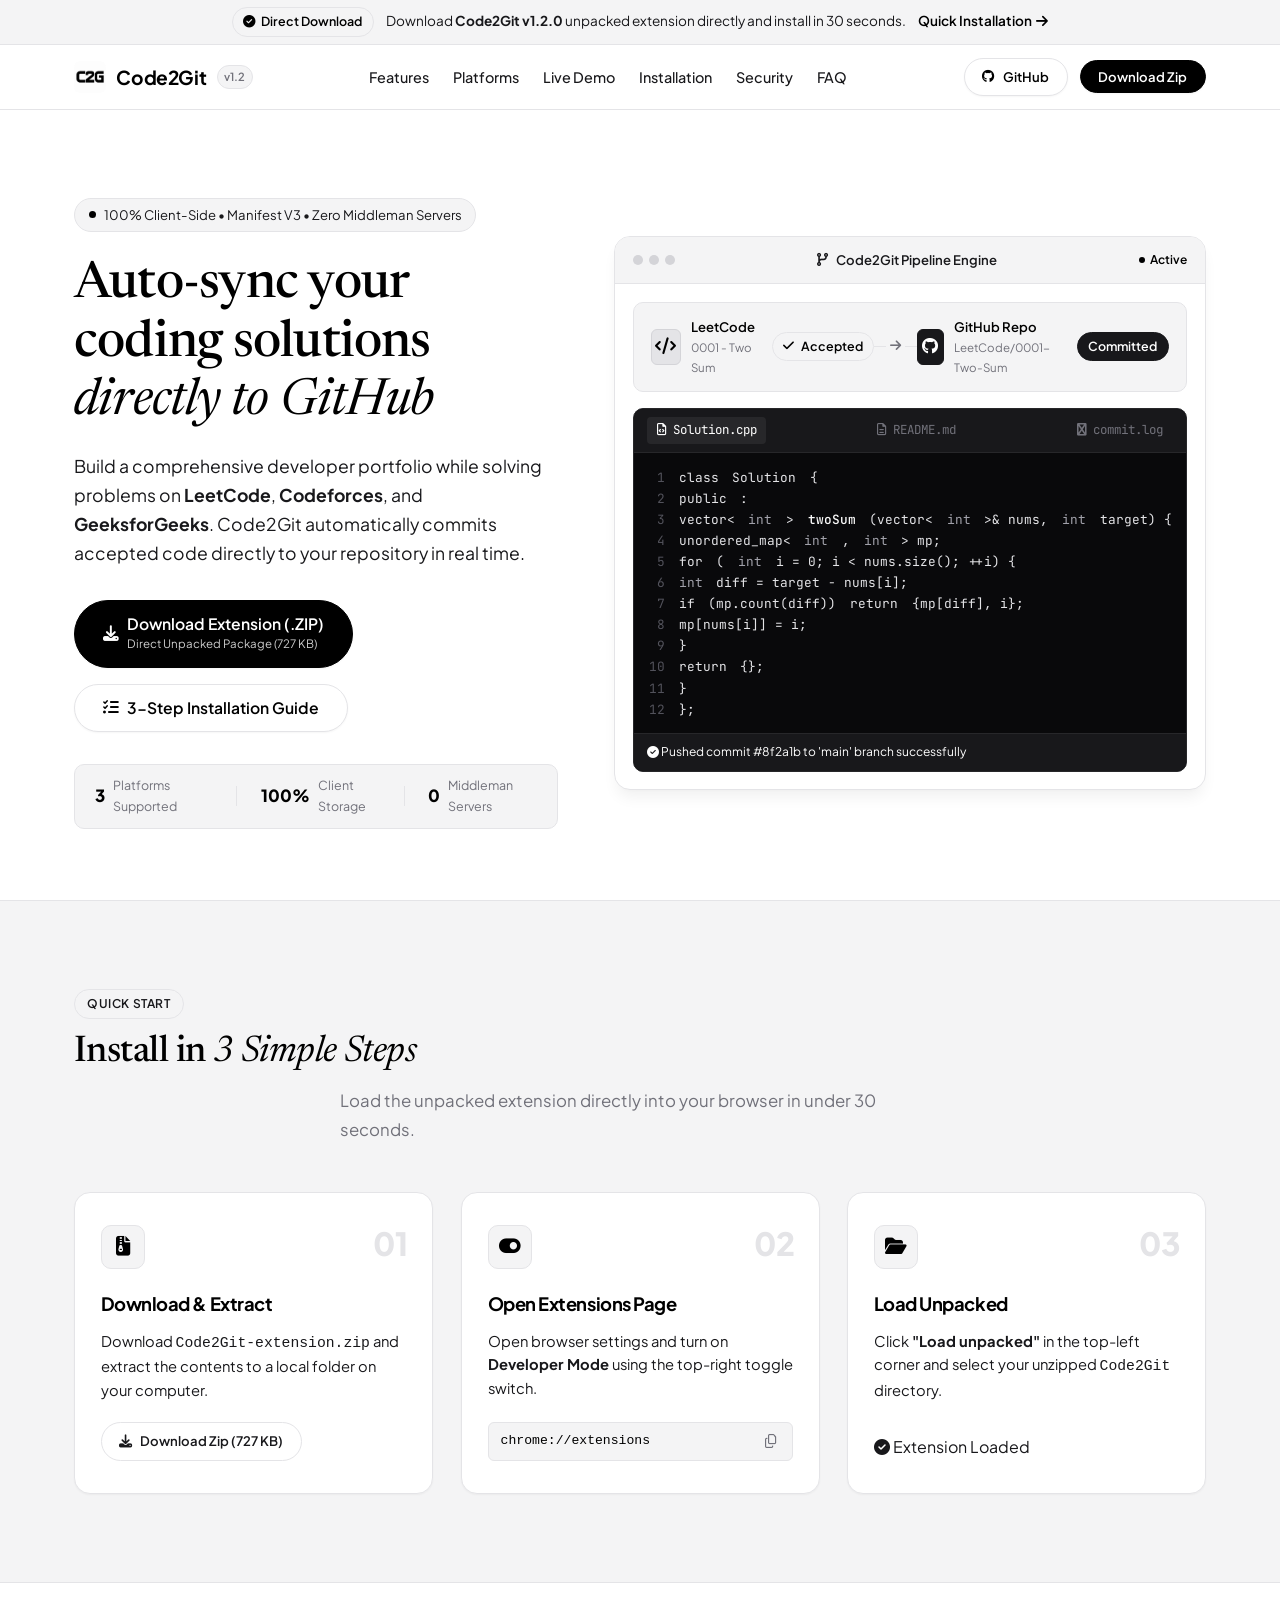
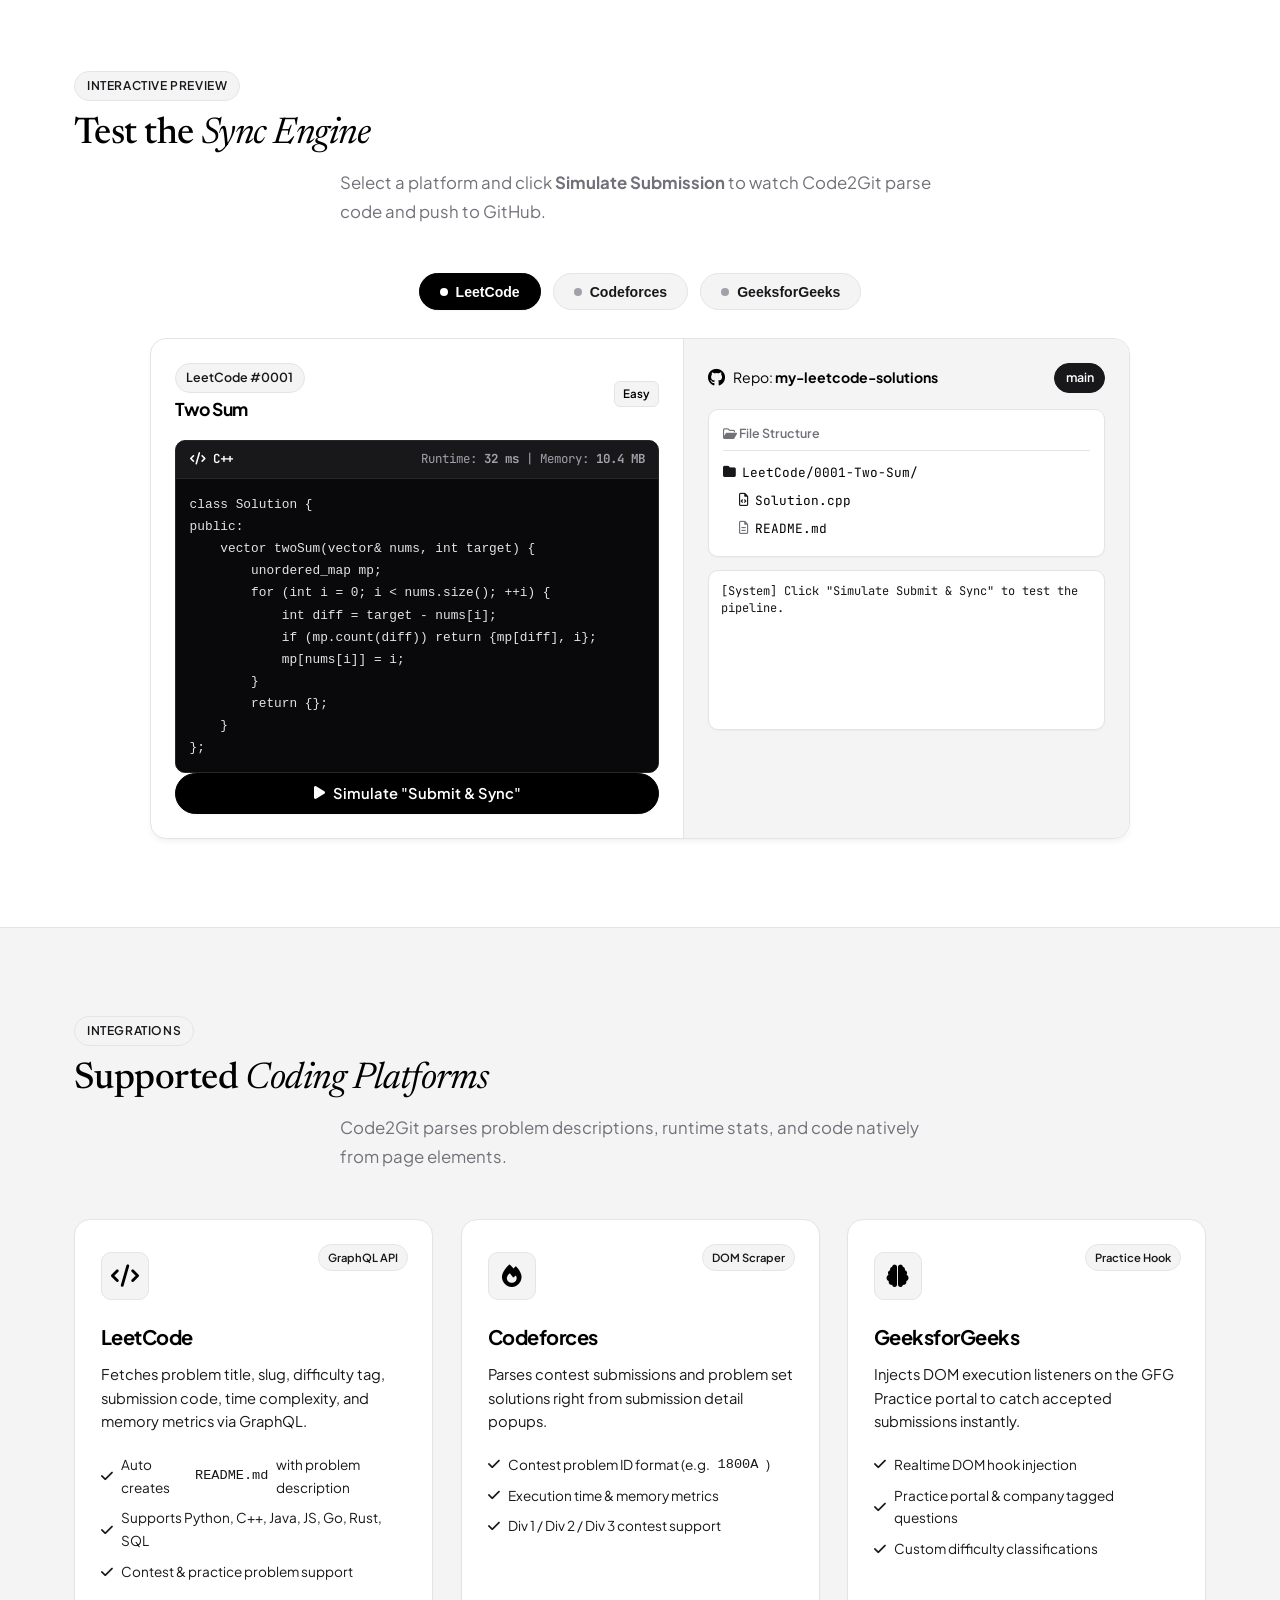
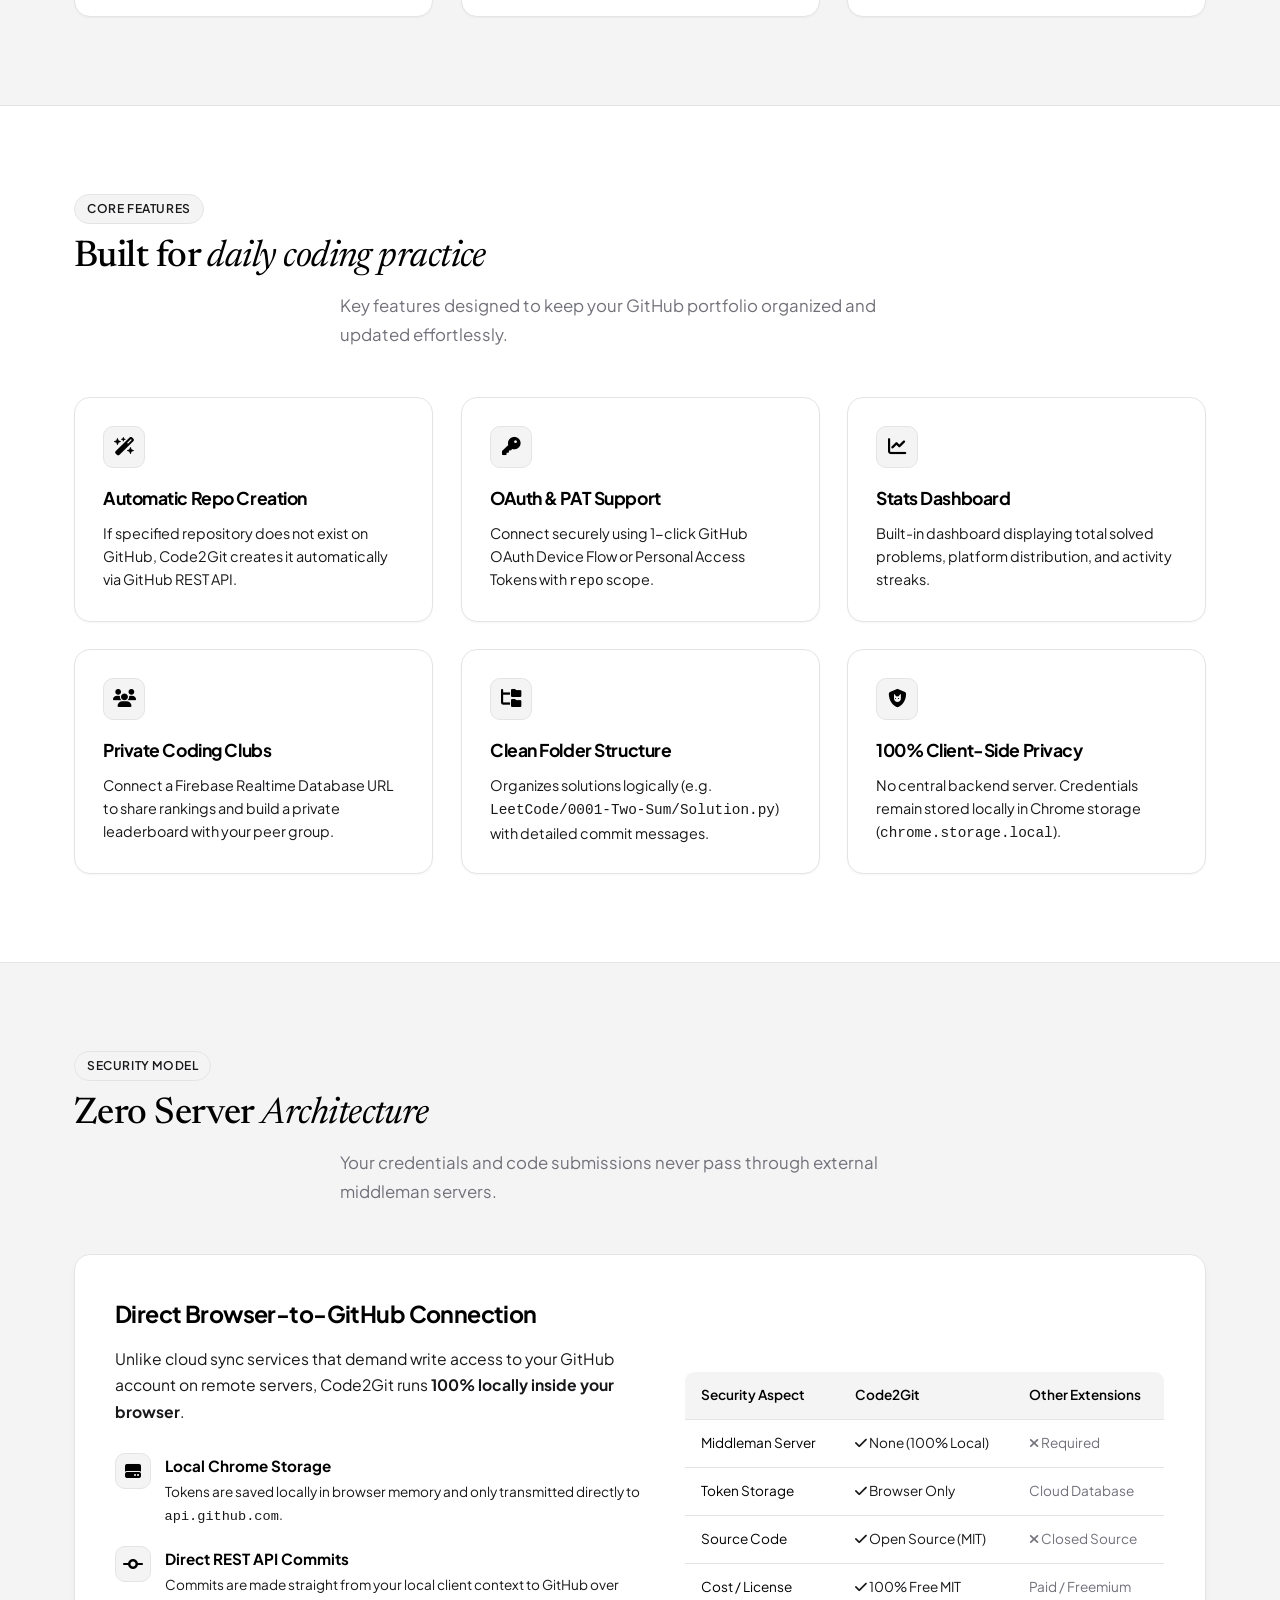
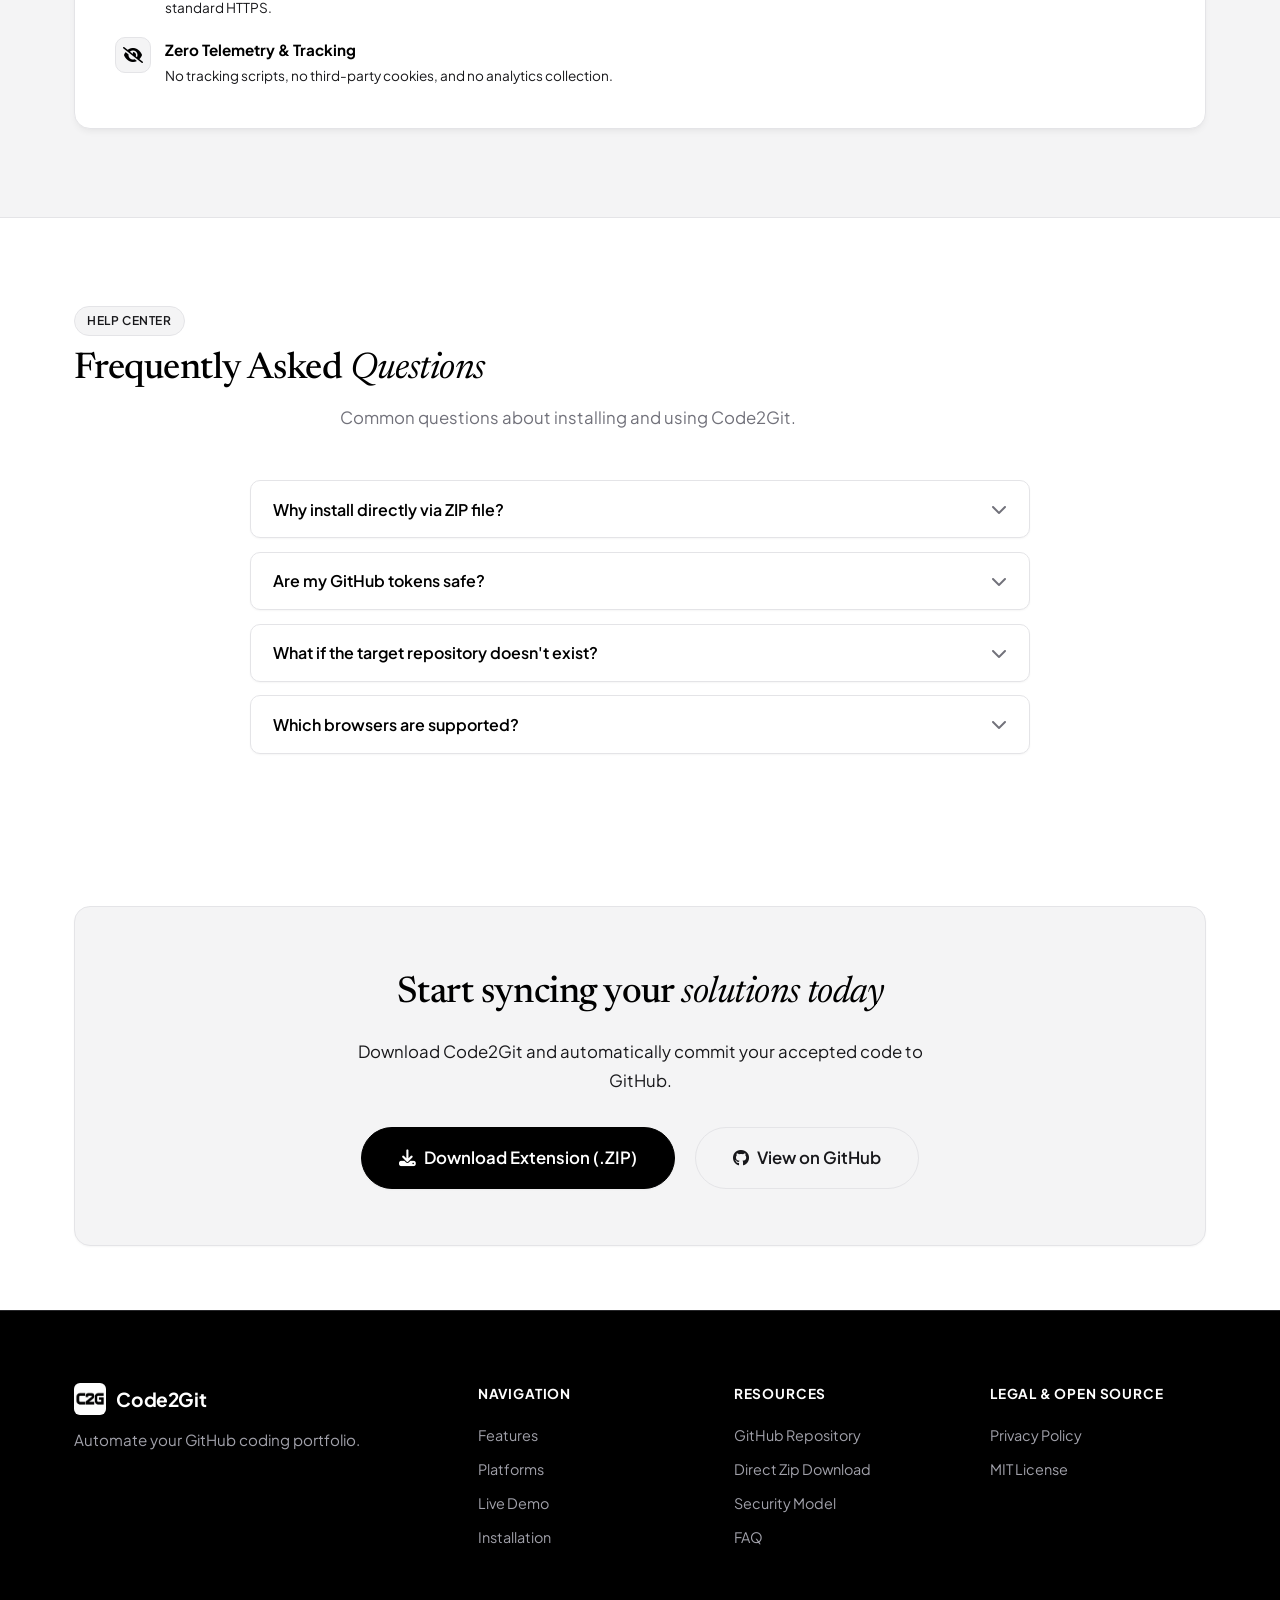
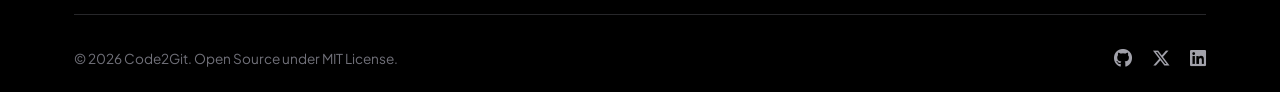
==== commit 9758166c: "feat: add website landing page with HTML, CSS, and JS assets" ====
--- a/website/index.html
+++ b/website/index.html
@@ -10,10 +10,10 @@
   <!-- Favicon -->
   <link rel="icon" type="image/png" href="assets/icons/icon128.png">
 
-  <!-- Google Fonts -->
+  <!-- Google Fonts: Newsreader (Editorial Serif), Plus Jakarta Sans, Inter, JetBrains Mono -->
   <link rel="preconnect" href="https://fonts.googleapis.com">
   <link rel="preconnect" href="https://fonts.gstatic.com" crossorigin>
-  <link href="https://fonts.googleapis.com/css2?family=Fira+Code:wght@400;500;600&family=Inter:wght@400;500;600;700&family=Plus+Jakarta+Sans:wght@600;700;800&display=swap" rel="stylesheet">
+  <link href="https://fonts.googleapis.com/css2?family=Inter:wght@400;500;600;700&family=JetBrains+Mono:wght@400;500;600&family=Newsreader:ital,opsz,wght@0,6..72,400;0,6..72,500;0,6..72,600;0,6..72,700;1,6..72,400;1,6..72,600&family=Plus+Jakarta+Sans:wght@500;600;700;800&display=swap" rel="stylesheet">
   
   <!-- FontAwesome Icons -->
   <link rel="stylesheet" href="https://cdnjs.cloudflare.com/ajax/libs/font-awesome/6.4.0/css/all.min.css">
@@ -23,12 +23,12 @@
 </head>
 <body>
 
-  <!-- Announcement Bar -->
+  <!-- Top Announcement Bar -->
   <div class="announcement-bar">
     <div class="container announcement-content">
-      <span class="badge badge-success"><i class="fa-solid fa-check"></i> Direct Unpacked Download</span>
-      <span>Download <strong>Code2Git v1.2.0</strong> directly and load unpacked in seconds.</span>
-      <a href="#installation" class="announcement-link">Installation Guide <i class="fa-solid fa-arrow-right"></i></a>
+      <span class="badge badge-success"><i class="fa-solid fa-circle-check"></i> Direct Download</span>
+      <span>Download <strong>Code2Git v1.2.0</strong> unpacked extension directly and install in 30 seconds.</span>
+      <a href="#installation" class="announcement-link">Quick Installation <i class="fa-solid fa-arrow-right"></i></a>
     </div>
   </div>
 
@@ -51,12 +51,11 @@
       </nav>
 
       <div class="nav-actions">
-        <a href="https://github.com/krishnasahoo11156/Code2Git" target="_blank" rel="noopener" class="btn btn-secondary btn-sm" title="View Source on GitHub">
+        <a href="https://github.com/krishnasahoo11156/Code2Git" target="_blank" rel="noopener" class="btn btn-secondary btn-pill btn-sm" title="View Source on GitHub">
           <i class="fa-brands fa-github"></i>
           <span>GitHub</span>
         </a>
-        <button id="navDownloadBtn" class="btn btn-primary btn-sm">
-          <i class="fa-solid fa-download"></i>
+        <button id="navDownloadBtn" class="btn btn-primary btn-pill btn-sm">
           <span>Download Zip</span>
         </button>
         <button class="mobile-toggle" id="mobileToggle" aria-label="Toggle menu">
@@ -70,47 +69,59 @@
     <!-- Hero Section -->
     <section class="hero-section">
       <div class="container hero-container">
-        <div class="hero-content">
+        <div class="hero-content reveal-on-scroll">
           <div class="hero-badge">
             <span class="pulse-dot"></span>
             <span>100% Client-Side • Manifest V3 • Zero Middleman Servers</span>
           </div>
 
-          <h1 class="hero-title">
-            Auto-sync your coding solutions directly to GitHub
+          <h1 class="hero-title serif-heading">
+            Auto-sync your coding solutions <em>directly to GitHub</em>
           </h1>
 
           <p class="hero-description">
-            Build your developer portfolio automatically while solving problems on 
+            Build a comprehensive developer portfolio while solving problems on 
             <strong>LeetCode</strong>, <strong>Codeforces</strong>, and <strong>GeeksforGeeks</strong>. 
-            Code2Git automatically commits accepted code straight to your GitHub repository.
+            Code2Git automatically commits accepted code directly to your repository in real time.
           </p>
 
           <div class="hero-cta-group">
-            <a href="Code2Git-extension.zip" download="Code2Git-extension.zip" id="heroDownloadBtn" class="btn btn-primary btn-lg">
+            <a href="Code2Git-extension.zip" download="Code2Git-extension.zip" id="heroDownloadBtn" class="btn btn-primary btn-pill btn-lg">
               <i class="fa-solid fa-download"></i>
               <div class="btn-text-wrapper">
                 <span class="btn-main-text">Download Extension (.ZIP)</span>
-                <span class="btn-sub-text">Direct Unpacked Package</span>
+                <span class="btn-sub-text">Direct Unpacked Package (727 KB)</span>
               </div>
             </a>
 
-            <button id="openInstallModalBtn" class="btn btn-secondary btn-lg">
+            <button id="openInstallModalBtn" class="btn btn-secondary btn-pill btn-lg">
               <i class="fa-solid fa-list-check"></i>
-              <span>3-Step Install Guide</span>
+              <span>3-Step Installation Guide</span>
             </button>
           </div>
 
-          <div class="hero-meta">
-            <div class="meta-item"><i class="fa-solid fa-check text-success"></i> Open Source (MIT)</div>
-            <div class="meta-item"><i class="fa-solid fa-shield-halved text-success"></i> Local Encryption</div>
-            <div class="meta-item"><i class="fa-solid fa-chrome text-success"></i> Chrome, Edge & Brave</div>
-          </div>
-        </div>
-
-        <!-- Clean Interactive Code & Pipeline Card -->
-        <div class="hero-visual">
-          <div class="window-card">
+          <!-- Hero Metrics Bar -->
+          <div class="hero-metrics-bar">
+            <div class="metric-pill">
+              <span class="metric-val">3</span>
+              <span class="metric-lbl">Platforms Supported</span>
+            </div>
+            <div class="metric-divider"></div>
+            <div class="metric-pill">
+              <span class="metric-val">100%</span>
+              <span class="metric-lbl">Client Storage</span>
+            </div>
+            <div class="metric-divider"></div>
+            <div class="metric-pill">
+              <span class="metric-val">0</span>
+              <span class="metric-lbl">Middleman Servers</span>
+            </div>
+          </div>
+        </div>
+
+        <!-- Hero Visual Frame with Black & Grayish Code Editor -->
+        <div class="hero-visual reveal-on-scroll delay-1">
+          <div class="window-card tilt-card" id="heroTiltCard">
             <div class="window-header">
               <div class="window-controls">
                 <span class="dot dot-red"></span>
@@ -118,7 +129,7 @@
                 <span class="dot dot-green"></span>
               </div>
               <div class="window-title">
-                <i class="fa-solid fa-code-branch text-secondary"></i> Code2Git Pipeline
+                <i class="fa-solid fa-code-branch text-secondary"></i> Code2Git Pipeline Engine
               </div>
               <div class="window-status">
                 <span class="status-indicator"></span> Active
@@ -132,7 +143,7 @@
                   <div class="step-icon platform-lc"><i class="fa-solid fa-code"></i></div>
                   <div class="step-info">
                     <span class="step-label">LeetCode</span>
-                    <span class="step-detail">Two Sum</span>
+                    <span class="step-detail">0001 - Two Sum</span>
                   </div>
                   <span class="badge badge-success"><i class="fa-solid fa-check"></i> Accepted</span>
                 </div>
@@ -146,16 +157,17 @@
                   <div class="step-icon platform-gh"><i class="fa-brands fa-github"></i></div>
                   <div class="step-info">
                     <span class="step-label">GitHub Repo</span>
-                    <span class="step-detail">leetcode/0001-two-sum</span>
+                    <span class="step-detail">LeetCode/0001-Two-Sum</span>
                   </div>
                   <span class="badge badge-accent">Committed</span>
                 </div>
               </div>
 
-              <!-- Terminal Output Box -->
+              <!-- Terminal Box (Matte Black & Grayish Syntax) -->
               <div class="code-terminal">
                 <div class="terminal-bar">
-                  <span class="terminal-tab active"><i class="fa-regular fa-file-code"></i> solution.cpp</span>
+                  <span class="terminal-tab active"><i class="fa-regular fa-file-code"></i> Solution.cpp</span>
+                  <span class="terminal-tab"><i class="fa-regular fa-file-lines"></i> README.md</span>
                   <span class="terminal-tab"><i class="fa-solid fa-git-alt"></i> commit.log</span>
                 </div>
                 <div class="terminal-content">
@@ -173,7 +185,7 @@
                   <div class="code-line"><span class="line-num">12</span> };</div>
                 </div>
                 <div class="terminal-footer">
-                  <span class="text-success"><i class="fa-solid fa-circle-check"></i> Pushed to 'main' branch successfully!</span>
+                  <span class="text-white"><i class="fa-solid fa-circle-check"></i> Pushed commit #8f2a1b to 'main' branch successfully</span>
                 </div>
               </div>
             </div>
@@ -185,30 +197,30 @@
     <!-- Quick Installation Section -->
     <section class="section section-dark" id="installation">
       <div class="container">
-        <div class="section-header text-center">
-          <span class="section-tag">Installation</span>
-          <h2 class="section-title">Install in 3 Simple Steps</h2>
-          <p class="section-subtitle">Load the unpacked extension directly in your browser in under 30 seconds.</p>
+        <div class="section-header text-center reveal-on-scroll">
+          <span class="section-tag">Quick Start</span>
+          <h2 class="section-title serif-heading">Install in <em>3 Simple Steps</em></h2>
+          <p class="section-subtitle">Load the unpacked extension directly into your browser in under 30 seconds.</p>
         </div>
 
         <div class="steps-grid">
           <!-- Step 1 -->
-          <div class="step-card">
+          <div class="step-card reveal-on-scroll delay-1 tilt-card">
             <div class="step-num">01</div>
             <div class="step-icon-wrapper"><i class="fa-solid fa-file-zipper"></i></div>
             <h3>Download & Extract</h3>
-            <p>Click below to download <code>Code2Git-extension.zip</code> and unzip it to any local folder on your computer.</p>
-            <a href="Code2Git-extension.zip" download="Code2Git-extension.zip" class="btn btn-outline btn-sm">
+            <p>Download <code>Code2Git-extension.zip</code> and extract the contents to a local folder on your computer.</p>
+            <a href="Code2Git-extension.zip" download="Code2Git-extension.zip" class="btn btn-outline btn-pill btn-sm">
               <i class="fa-solid fa-download"></i> Download Zip (727 KB)
             </a>
           </div>
 
           <!-- Step 2 -->
-          <div class="step-card">
+          <div class="step-card reveal-on-scroll delay-2 tilt-card">
             <div class="step-num">02</div>
             <div class="step-icon-wrapper"><i class="fa-solid fa-toggle-on"></i></div>
             <h3>Open Extensions Page</h3>
-            <p>Open your browser extensions page and turn on <strong>Developer Mode</strong> (top-right toggle).</p>
+            <p>Open browser settings and turn on <strong>Developer Mode</strong> using the top-right toggle switch.</p>
             <div class="copy-box">
               <code>chrome://extensions</code>
               <button class="copy-btn" data-copy="chrome://extensions" title="Copy URL">
@@ -218,12 +230,12 @@
           </div>
 
           <!-- Step 3 -->
-          <div class="step-card">
+          <div class="step-card reveal-on-scroll delay-3 tilt-card">
             <div class="step-num">03</div>
             <div class="step-icon-wrapper"><i class="fa-solid fa-folder-open"></i></div>
             <h3>Load Unpacked</h3>
-            <p>Click <strong>"Load unpacked"</strong> at top-left and select the unzipped <code>Code2Git</code> folder. Done!</p>
-            <div class="step-badge text-success"><i class="fa-solid fa-circle-check"></i> Extension Ready</div>
+            <p>Click <strong>"Load unpacked"</strong> in the top-left corner and select your unzipped <code>Code2Git</code> directory.</p>
+            <div class="step-badge text-secondary"><i class="fa-solid fa-circle-check"></i> Extension Loaded</div>
           </div>
         </div>
       </div>
@@ -232,27 +244,27 @@
     <!-- Live Interactive Simulator Section -->
     <section class="section" id="demo">
       <div class="container">
-        <div class="section-header text-center">
-          <span class="section-tag">Interactive Demo</span>
-          <h2 class="section-title">Test the Sync Engine</h2>
-          <p class="section-subtitle">Select a platform and click <strong>Simulate Submission</strong> to watch Code2Git process and commit code.</p>
-        </div>
-
-        <div class="demo-wrapper">
+        <div class="section-header text-center reveal-on-scroll">
+          <span class="section-tag">Interactive Preview</span>
+          <h2 class="section-title serif-heading">Test the <em>Sync Engine</em></h2>
+          <p class="section-subtitle">Select a platform and click <strong>Simulate Submission</strong> to watch Code2Git parse code and push to GitHub.</p>
+        </div>
+
+        <div class="demo-wrapper reveal-on-scroll delay-1">
           <!-- Platform Tabs -->
           <div class="demo-tabs">
             <button class="demo-tab active" data-platform="leetcode">
-              <span class="platform-dot lc-dot"></span> LeetCode
+              <span class="platform-dot"></span> LeetCode
             </button>
             <button class="demo-tab" data-platform="codeforces">
-              <span class="platform-dot cf-dot"></span> Codeforces
+              <span class="platform-dot"></span> Codeforces
             </button>
             <button class="demo-tab" data-platform="gfg">
-              <span class="platform-dot gfg-dot"></span> GeeksforGeeks
+              <span class="platform-dot"></span> GeeksforGeeks
             </button>
           </div>
 
-          <div class="demo-card">
+          <div class="demo-card tilt-card">
             <div class="demo-grid">
               <!-- Left Side: Code Simulation -->
               <div class="demo-editor-panel">
@@ -284,7 +296,7 @@
                 </div>
 
                 <div class="editor-actions">
-                  <button id="runSimulateBtn" class="btn btn-primary btn-block">
+                  <button id="runSimulateBtn" class="btn btn-primary btn-pill btn-block">
                     <i class="fa-solid fa-play"></i> Simulate "Submit & Sync"
                   </button>
                 </div>
@@ -295,7 +307,7 @@
                 <div class="panel-header">
                   <div class="repo-info">
                     <i class="fa-brands fa-github repo-icon"></i>
-                    <span>Repository: <strong>my-leetcode-solutions</strong></span>
+                    <span>Repo: <strong>my-leetcode-solutions</strong></span>
                   </div>
                   <span class="badge badge-accent">main</span>
                 </div>
@@ -303,8 +315,8 @@
                 <div class="repo-tree-box">
                   <div class="tree-header"><i class="fa-regular fa-folder-open"></i> File Structure</div>
                   <div class="tree-content" id="demoTreeContent">
-                    <div class="tree-item tree-dir"><i class="fa-solid fa-folder text-warning"></i> <span id="demoFolder">LeetCode/0001-Two-Sum/</span></div>
-                    <div class="tree-item tree-file tree-indent"><i class="fa-regular fa-file-code text-accent"></i> <span id="demoFileName">Solution.cpp</span></div>
+                    <div class="tree-item tree-dir"><i class="fa-solid fa-folder text-secondary"></i> <span id="demoFolder">LeetCode/0001-Two-Sum/</span></div>
+                    <div class="tree-item tree-file tree-indent"><i class="fa-regular fa-file-code text-secondary"></i> <span id="demoFileName">Solution.cpp</span></div>
                     <div class="tree-item tree-file tree-indent"><i class="fa-regular fa-file-lines text-muted"></i> README.md</div>
                   </div>
                 </div>
@@ -322,49 +334,49 @@
     <!-- Supported Platforms Grid -->
     <section class="section section-dark" id="platforms">
       <div class="container">
-        <div class="section-header text-center">
-          <span class="section-tag">Supported Platforms</span>
-          <h2 class="section-title">Integrates with major coding portals</h2>
-          <p class="section-subtitle">Code2Git parses problem statements, metadata, and solutions natively from page elements.</p>
+        <div class="section-header text-center reveal-on-scroll">
+          <span class="section-tag">Integrations</span>
+          <h2 class="section-title serif-heading">Supported <em>Coding Platforms</em></h2>
+          <p class="section-subtitle">Code2Git parses problem descriptions, runtime stats, and code natively from page elements.</p>
         </div>
 
         <div class="platforms-grid">
           <!-- LeetCode -->
-          <div class="platform-card card-lc">
-            <div class="card-badge">GraphQL</div>
+          <div class="platform-card card-lc reveal-on-scroll delay-1 tilt-card">
+            <div class="card-badge">GraphQL API</div>
             <div class="platform-icon"><i class="fa-solid fa-code"></i></div>
             <h3>LeetCode</h3>
             <p>Fetches problem title, slug, difficulty tag, submission code, time complexity, and memory metrics via GraphQL.</p>
             <ul class="feature-bullets">
-              <li><i class="fa-solid fa-check text-success"></i> Auto creates <code>README.md</code> with problem description</li>
-              <li><i class="fa-solid fa-check text-success"></i> Supports Python, C++, Java, JS, Go, Rust, SQL</li>
-              <li><i class="fa-solid fa-check text-success"></i> Contest & practice problem support</li>
+              <li><i class="fa-solid fa-check text-secondary"></i> Auto creates <code>README.md</code> with problem description</li>
+              <li><i class="fa-solid fa-check text-secondary"></i> Supports Python, C++, Java, JS, Go, Rust, SQL</li>
+              <li><i class="fa-solid fa-check text-secondary"></i> Contest & practice problem support</li>
             </ul>
           </div>
 
           <!-- Codeforces -->
-          <div class="platform-card card-cf">
+          <div class="platform-card card-cf reveal-on-scroll delay-2 tilt-card">
             <div class="card-badge">DOM Scraper</div>
             <div class="platform-icon"><i class="fa-solid fa-fire"></i></div>
             <h3>Codeforces</h3>
             <p>Parses contest submissions and problem set solutions right from submission detail popups.</p>
             <ul class="feature-bullets">
-              <li><i class="fa-solid fa-check text-success"></i> Contest problem ID format (e.g. <code>1800A</code>)</li>
-              <li><i class="fa-solid fa-check text-success"></i> Execution time & memory metrics</li>
-              <li><i class="fa-solid fa-check text-success"></i> Div 1 / Div 2 / Div 3 contest support</li>
+              <li><i class="fa-solid fa-check text-secondary"></i> Contest problem ID format (e.g. <code>1800A</code>)</li>
+              <li><i class="fa-solid fa-check text-secondary"></i> Execution time & memory metrics</li>
+              <li><i class="fa-solid fa-check text-secondary"></i> Div 1 / Div 2 / Div 3 contest support</li>
             </ul>
           </div>
 
           <!-- GeeksforGeeks -->
-          <div class="platform-card card-gfg">
-            <div class="card-badge">Practice API</div>
+          <div class="platform-card card-gfg reveal-on-scroll delay-3 tilt-card">
+            <div class="card-badge">Practice Hook</div>
             <div class="platform-icon"><i class="fa-solid fa-brain"></i></div>
             <h3>GeeksforGeeks</h3>
             <p>Injects DOM execution listeners on the GFG Practice portal to catch accepted submissions instantly.</p>
             <ul class="feature-bullets">
-              <li><i class="fa-solid fa-check text-success"></i> Realtime DOM hook injection</li>
-              <li><i class="fa-solid fa-check text-success"></i> Practice portal & company tagged questions</li>
-              <li><i class="fa-solid fa-check text-success"></i> Custom difficulty classifications</li>
+              <li><i class="fa-solid fa-check text-secondary"></i> Realtime DOM hook injection</li>
+              <li><i class="fa-solid fa-check text-secondary"></i> Practice portal & company tagged questions</li>
+              <li><i class="fa-solid fa-check text-secondary"></i> Custom difficulty classifications</li>
             </ul>
           </div>
         </div>
@@ -374,44 +386,44 @@
     <!-- Key Features Section -->
     <section class="section" id="features">
       <div class="container">
-        <div class="section-header text-center">
-          <span class="section-tag">Capabilities</span>
-          <h2 class="section-title">Built for daily coding practice</h2>
-          <p class="section-subtitle">Key features designed to keep your GitHub portfolio organized and up to date.</p>
+        <div class="section-header text-center reveal-on-scroll">
+          <span class="section-tag">Core Features</span>
+          <h2 class="section-title serif-heading">Built for <em>daily coding practice</em></h2>
+          <p class="section-subtitle">Key features designed to keep your GitHub portfolio organized and updated effortlessly.</p>
         </div>
 
         <div class="features-grid">
-          <div class="feature-card">
+          <div class="feature-card reveal-on-scroll delay-1 tilt-card">
             <div class="f-icon"><i class="fa-solid fa-wand-magic-sparkles"></i></div>
             <h3>Automatic Repo Creation</h3>
             <p>If specified repository does not exist on GitHub, Code2Git creates it automatically via GitHub REST API.</p>
           </div>
 
-          <div class="feature-card">
+          <div class="feature-card reveal-on-scroll delay-2 tilt-card">
             <div class="f-icon"><i class="fa-solid fa-key"></i></div>
             <h3>OAuth & PAT Support</h3>
             <p>Connect securely using 1-click GitHub OAuth Device Flow or Personal Access Tokens with <code>repo</code> scope.</p>
           </div>
 
-          <div class="feature-card">
+          <div class="feature-card reveal-on-scroll delay-3 tilt-card">
             <div class="f-icon"><i class="fa-solid fa-chart-line"></i></div>
             <h3>Stats Dashboard</h3>
             <p>Built-in dashboard displaying total solved problems, platform distribution, and activity streaks.</p>
           </div>
 
-          <div class="feature-card">
+          <div class="feature-card reveal-on-scroll delay-1 tilt-card">
             <div class="f-icon"><i class="fa-solid fa-users"></i></div>
             <h3>Private Coding Clubs</h3>
             <p>Connect a Firebase Realtime Database URL to share rankings and build a private leaderboard with your peer group.</p>
           </div>
 
-          <div class="feature-card">
+          <div class="feature-card reveal-on-scroll delay-2 tilt-card">
             <div class="f-icon"><i class="fa-solid fa-folder-tree"></i></div>
             <h3>Clean Folder Structure</h3>
             <p>Organizes solutions logically (e.g. <code>LeetCode/0001-Two-Sum/Solution.py</code>) with detailed commit messages.</p>
           </div>
 
-          <div class="feature-card">
+          <div class="feature-card reveal-on-scroll delay-3 tilt-card">
             <div class="f-icon"><i class="fa-solid fa-shield-cat"></i></div>
             <h3>100% Client-Side Privacy</h3>
             <p>No central backend server. Credentials remain stored locally in Chrome storage (<code>chrome.storage.local</code>).</p>
@@ -423,17 +435,17 @@
     <!-- Security & Privacy Section -->
     <section class="section section-dark" id="security">
       <div class="container">
-        <div class="section-header text-center">
-          <span class="section-tag">Privacy First</span>
-          <h2 class="section-title">Zero Server Architecture</h2>
+        <div class="section-header text-center reveal-on-scroll">
+          <span class="section-tag">Security Model</span>
+          <h2 class="section-title serif-heading">Zero Server <em>Architecture</em></h2>
           <p class="section-subtitle">Your credentials and code submissions never pass through external middleman servers.</p>
         </div>
 
-        <div class="security-card">
+        <div class="security-card reveal-on-scroll delay-1">
           <div class="security-grid">
             <div class="security-text">
-              <h3>Direct Browser-to-GitHub Communication</h3>
-              <p>Unlike cloud sync services that require storing your GitHub tokens on third-party servers, Code2Git runs <strong>100% locally inside your browser</strong>.</p>
+              <h3>Direct Browser-to-GitHub Connection</h3>
+              <p>Unlike cloud sync services that demand write access to your GitHub account on remote servers, Code2Git runs <strong>100% locally inside your browser</strong>.</p>
               
               <div class="sec-points">
                 <div class="sec-point">
@@ -455,7 +467,7 @@
                 <div class="sec-point">
                   <div class="sec-icon"><i class="fa-solid fa-eye-slash"></i></div>
                   <div>
-                    <strong>Zero Telemetry</strong>
+                    <strong>Zero Telemetry & Tracking</strong>
                     <p>No tracking scripts, no third-party cookies, and no analytics collection.</p>
                   </div>
                 </div>
@@ -475,23 +487,23 @@
                 <tbody>
                   <tr>
                     <td>Middleman Server</td>
-                    <td class="text-success"><i class="fa-solid fa-check"></i> None (100% Local)</td>
-                    <td class="text-danger"><i class="fa-solid fa-xmark"></i> Required</td>
+                    <td class="text-secondary"><i class="fa-solid fa-check"></i> None (100% Local)</td>
+                    <td class="text-muted"><i class="fa-solid fa-xmark"></i> Required</td>
                   </tr>
                   <tr>
                     <td>Token Storage</td>
-                    <td class="text-success"><i class="fa-solid fa-check"></i> Browser Only</td>
-                    <td class="text-warning">Cloud Database</td>
+                    <td class="text-secondary"><i class="fa-solid fa-check"></i> Browser Only</td>
+                    <td class="text-muted">Cloud Database</td>
                   </tr>
                   <tr>
                     <td>Source Code</td>
-                    <td class="text-success"><i class="fa-solid fa-check"></i> Open Source (MIT)</td>
-                    <td class="text-danger"><i class="fa-solid fa-xmark"></i> Closed Source</td>
+                    <td class="text-secondary"><i class="fa-solid fa-check"></i> Open Source (MIT)</td>
+                    <td class="text-muted"><i class="fa-solid fa-xmark"></i> Closed Source</td>
                   </tr>
                   <tr>
-                    <td>Cost</td>
-                    <td class="text-success"><i class="fa-solid fa-check"></i> 100% Free</td>
-                    <td class="text-warning">Paid / Freemium</td>
+                    <td>Cost / License</td>
+                    <td class="text-secondary"><i class="fa-solid fa-check"></i> 100% Free MIT</td>
+                    <td class="text-muted">Paid / Freemium</td>
                   </tr>
                 </tbody>
               </table>
@@ -504,13 +516,13 @@
     <!-- FAQ Section -->
     <section class="section" id="faq">
       <div class="container">
-        <div class="section-header text-center">
+        <div class="section-header text-center reveal-on-scroll">
           <span class="section-tag">Help Center</span>
-          <h2 class="section-title">Frequently Asked Questions</h2>
+          <h2 class="section-title serif-heading">Frequently Asked <em>Questions</em></h2>
           <p class="section-subtitle">Common questions about installing and using Code2Git.</p>
         </div>
 
-        <div class="faq-list">
+        <div class="faq-list reveal-on-scroll delay-1">
           <div class="faq-item">
             <button class="faq-question">
               <span>Why install directly via ZIP file?</span>
@@ -557,15 +569,15 @@
     <!-- Download CTA Banner -->
     <section class="section section-cta">
       <div class="container">
-        <div class="cta-box">
+        <div class="cta-box reveal-on-scroll">
           <div class="cta-content text-center">
-            <h2 class="cta-title">Start syncing your solutions today</h2>
+            <h2 class="cta-title serif-heading">Start syncing your <em>solutions today</em></h2>
             <p class="cta-subtitle">Download Code2Git and automatically commit your accepted code to GitHub.</p>
             <div class="cta-actions">
-              <a href="Code2Git-extension.zip" download="Code2Git-extension.zip" class="btn btn-primary btn-xl">
+              <a href="Code2Git-extension.zip" download="Code2Git-extension.zip" class="btn btn-primary btn-pill btn-xl">
                 <i class="fa-solid fa-download"></i> Download Extension (.ZIP)
               </a>
-              <a href="https://github.com/krishnasahoo11156/Code2Git" target="_blank" rel="noopener" class="btn btn-outline btn-xl">
+              <a href="https://github.com/krishnasahoo11156/Code2Git" target="_blank" rel="noopener" class="btn btn-outline btn-pill btn-xl">
                 <i class="fa-brands fa-github"></i> View on GitHub
               </a>
             </div>
@@ -575,43 +587,51 @@
     </section>
   </main>
 
-  <!-- Footer -->
-  <footer class="footer">
-    <div class="container footer-container">
-      <div class="footer-brand">
+  <!-- YC-Style High-Contrast Pure Black Footer -->
+  <footer class="yc-footer">
+    <div class="container yc-footer-container">
+      <!-- Left Lockup -->
+      <div class="yc-footer-brand">
         <div class="brand-logo">
           <img src="assets/icons/logo.png" alt="Code2Git Logo" class="logo-img">
-          <span class="brand-name">Code2Git</span>
-        </div>
-        <p class="footer-tagline">Automated solution sync for competitive programmers and developers.</p>
-      </div>
-
-      <div class="footer-links">
-        <div class="footer-col">
-          <h4>Navigation</h4>
-          <a href="#features">Features</a>
-          <a href="#platforms">Platforms</a>
-          <a href="#demo">Live Demo</a>
-          <a href="#installation">Installation</a>
-        </div>
-        <div class="footer-col">
-          <h4>Resources</h4>
-          <a href="https://github.com/krishnasahoo11156/Code2Git" target="_blank">GitHub Repository</a>
-          <a href="Code2Git-extension.zip" download="Code2Git-extension.zip">Direct Download</a>
-          <a href="#security">Security Model</a>
-          <a href="#faq">FAQ</a>
-        </div>
-        <div class="footer-col">
-          <h4>Legal</h4>
-          <a href="https://github.com/krishnasahoo11156/Code2Git/blob/main/PRIVACY_POLICY.md" target="_blank">Privacy Policy</a>
-          <a href="https://github.com/krishnasahoo11156/Code2Git/blob/main/LICENSE" target="_blank">MIT License</a>
+          <span class="brand-name text-white">Code2Git</span>
+        </div>
+        <p class="yc-tagline">Automate your GitHub coding portfolio.</p>
+      </div>
+
+      <!-- Links Grid -->
+      <div class="yc-footer-columns">
+        <div class="yc-footer-col">
+          <h4 class="yc-col-title">Navigation</h4>
+          <a href="#features" class="yc-link">Features</a>
+          <a href="#platforms" class="yc-link">Platforms</a>
+          <a href="#demo" class="yc-link">Live Demo</a>
+          <a href="#installation" class="yc-link">Installation</a>
+        </div>
+        <div class="yc-footer-col">
+          <h4 class="yc-col-title">Resources</h4>
+          <a href="https://github.com/krishnasahoo11156/Code2Git" target="_blank" class="yc-link">GitHub Repository</a>
+          <a href="Code2Git-extension.zip" download="Code2Git-extension.zip" class="yc-link">Direct Zip Download</a>
+          <a href="#security" class="yc-link">Security Model</a>
+          <a href="#faq" class="yc-link">FAQ</a>
+        </div>
+        <div class="yc-footer-col">
+          <h4 class="yc-col-title">Legal & Open Source</h4>
+          <a href="https://github.com/krishnasahoo11156/Code2Git/blob/main/PRIVACY_POLICY.md" target="_blank" class="yc-link">Privacy Policy</a>
+          <a href="https://github.com/krishnasahoo11156/Code2Git/blob/main/LICENSE" target="_blank" class="yc-link">MIT License</a>
         </div>
       </div>
     </div>
-    <div class="footer-bottom">
-      <div class="container footer-bottom-content">
-        <p>&copy; 2026 Code2Git. Open Source under MIT License.</p>
-        <p>Built for developers and competitive programmers.</p>
+
+    <!-- Bottom Row -->
+    <div class="container">
+      <div class="yc-footer-bottom">
+        <span class="yc-copyright">&copy; 2026 Code2Git. Open Source under MIT License.</span>
+        <div class="yc-social-links">
+          <a href="https://github.com/krishnasahoo11156/Code2Git" target="_blank" aria-label="GitHub" class="yc-social-icon"><i class="fa-brands fa-github"></i></a>
+          <a href="#" aria-label="Twitter" class="yc-social-icon"><i class="fa-brands fa-x-twitter"></i></a>
+          <a href="#" aria-label="LinkedIn" class="yc-social-icon"><i class="fa-brands fa-linkedin"></i></a>
+        </div>
       </div>
     </div>
   </footer>
@@ -621,7 +641,7 @@
     <div class="modal-dialog">
       <div class="modal-header">
         <div class="modal-title">
-          <i class="fa-solid fa-download text-accent"></i>
+          <i class="fa-solid fa-download"></i>
           <span>How to Install Unpacked Extension</span>
         </div>
         <button class="modal-close" id="closeInstallModalBtn" aria-label="Close modal">
@@ -631,14 +651,14 @@
 
       <div class="modal-body">
         <div class="modal-alert">
-          <i class="fa-solid fa-circle-info text-warning"></i>
+          <i class="fa-solid fa-circle-info"></i>
           <div>
             Follow these 3 simple steps to load <code>Code2Git-extension.zip</code> in your browser:
           </div>
         </div>
 
         <div class="modal-download-box">
-          <a href="Code2Git-extension.zip" download="Code2Git-extension.zip" class="btn btn-primary btn-block">
+          <a href="Code2Git-extension.zip" download="Code2Git-extension.zip" class="btn btn-primary btn-pill btn-block">
             <i class="fa-solid fa-download"></i> Download Extension (.ZIP)
           </a>
         </div>
@@ -685,12 +705,12 @@
       </div>
 
       <div class="modal-footer">
-        <button class="btn btn-secondary" id="closeInstallModalBtn2">Close</button>
+        <button class="btn btn-secondary btn-pill" id="closeInstallModalBtn2">Close</button>
       </div>
     </div>
   </div>
 
-  <!-- Toast Notification Container -->
+  <!-- Toast Container -->
   <div id="toastContainer" class="toast-container"></div>
 
   <!-- JavaScript -->
--- a/website/styles.css
+++ b/website/styles.css
@@ -1,44 +1,44 @@
 /* ==========================================================================
-   Code2Git Website - Clean, Professional Light Theme
+   Code2Git Website - Strict Monochrome Palette (White + Black + Grayish)
    ========================================================================== */
 
 :root {
-  /* Color Palette - Crisp Light Theme */
+  /* Strict Color Palette - White + Black + Grayish */
   --bg-body: #FFFFFF;
-  --bg-subtle: #F8FAFC;       /* Slate 50 */
+  --bg-subtle: #F4F4F5;       /* Grayish 100 */
   --bg-card: #FFFFFF;
-  --bg-input: #F1F5F9;        /* Slate 100 */
+  --bg-input: #E4E4E7;        /* Grayish 200 */
   
-  --border-color: #E2E8F0;    /* Slate 200 */
-  --border-hover: #CBD5E1;    /* Slate 300 */
-  --border-focus: #94A3B8;    /* Slate 400 */
-
-  --text-primary: #0F172A;    /* Slate 900 */
-  --text-secondary: #334155;  /* Slate 700 */
-  --text-muted: #64748B;      /* Slate 500 */
-  --text-light: #94A3B8;      /* Slate 400 */
-
-  /* Primary Accent: Crisp Dark Slate / Emerald accents */
-  --color-primary: #0F172A;
-  --color-primary-hover: #1E293B;
+  --border-color: #E4E4E7;    /* Grayish 200 */
+  --border-hover: #D4D4D8;    /* Grayish 300 */
+  --border-focus: #A1A1AA;    /* Grayish 400 */
+
+  --text-primary: #000000;    /* Pure Black */
+  --text-secondary: #18181B;  /* Shade of Black */
+  --text-muted: #71717A;      /* Grayish 500 */
+  --text-light: #A1A1AA;      /* Light Grayish 400 */
+
+  /* Black & Grayish Primary Brand Tokens */
+  --color-primary: #000000;
+  --color-primary-hover: #18181B;
   
-  --color-accent: #059669;      /* Emerald 600 */
-  --color-accent-bg: #ECFDF5;   /* Emerald 50 */
-  --color-accent-border: #A7F3D0;
-
-  --color-blue: #2563EB;        /* Blue 600 */
-  --color-blue-bg: #EFF6FF;     /* Blue 50 */
+  --color-accent: #000000;      
+  --color-accent-bg: #F4F4F5;   
+  --color-accent-border: #E4E4E7;
+
+  --color-blue: #18181B;        
+  --color-blue-bg: #F4F4F5;     
   
-  --color-warning: #D97706;     /* Amber 600 */
-  --color-warning-bg: #FFFBEB;
+  --color-warning: #18181B;     
+  --color-warning-bg: #F4F4F5;
   
-  --color-danger: #DC2626;      /* Red 600 */
-  --color-danger-bg: #FEF2F2;
+  --color-danger: #18181B;      
+  --color-danger-bg: #F4F4F5;
 
   /* Fonts */
-  --font-sans: 'Inter', system-ui, -apple-system, BlinkMacSystemFont, sans-serif;
-  --font-heading: 'Plus Jakarta Sans', var(--font-sans);
-  --font-mono: 'Fira Code', monospace;
+  --font-serif: 'Newsreader', 'Lora', Georgia, serif;
+  --font-sans: 'Plus Jakarta Sans', 'Inter', system-ui, sans-serif;
+  --font-mono: 'JetBrains Mono', 'Fira Code', monospace;
 
   /* Radius & Shadows */
   --radius-sm: 6px;
@@ -46,13 +46,13 @@
   --radius-lg: 16px;
   --radius-full: 9999px;
 
-  --shadow-sm: 0 1px 2px 0 rgba(0, 0, 0, 0.05);
+  --shadow-sm: 0 1px 2px 0 rgba(0, 0, 0, 0.04);
   --shadow-md: 0 4px 6px -1px rgba(0, 0, 0, 0.05), 0 2px 4px -2px rgba(0, 0, 0, 0.03);
   --shadow-lg: 0 10px 15px -3px rgba(0, 0, 0, 0.06), 0 4px 6px -4px rgba(0, 0, 0, 0.03);
-  --shadow-floating: 0 20px 25px -5px rgba(15, 23, 42, 0.08), 0 8px 10px -6px rgba(15, 23, 42, 0.03);
-
-  --transition-fast: 0.15s cubic-bezier(0.4, 0, 0.2, 1);
-  --transition-normal: 0.25s cubic-bezier(0.4, 0, 0.2, 1);
+  --shadow-floating: 0 20px 25px -5px rgba(0, 0, 0, 0.1), 0 8px 10px -6px rgba(0, 0, 0, 0.05);
+
+  --transition-fast: 0.15s cubic-bezier(0.16, 1, 0.3, 1);
+  --transition-normal: 0.25s cubic-bezier(0.16, 1, 0.3, 1);
 }
 
 /* Reset & Base */
@@ -71,44 +71,91 @@
   font-family: var(--font-sans);
   background-color: var(--bg-body);
   color: var(--text-primary);
-  line-height: 1.6;
+  line-height: 1.68;
   overflow-x: hidden;
   -webkit-font-smoothing: antialiased;
 }
 
+/* Scroll Reveal Animations */
+.reveal-on-scroll {
+  opacity: 0;
+  transform: translateY(18px);
+  transition: opacity 0.65s cubic-bezier(0.16, 1, 0.3, 1), transform 0.65s cubic-bezier(0.16, 1, 0.3, 1);
+  will-change: opacity, transform;
+}
+
+.reveal-on-scroll.is-revealed {
+  opacity: 1;
+  transform: translateY(0);
+}
+
+.delay-1 { transition-delay: 0.08s; }
+.delay-2 { transition-delay: 0.16s; }
+.delay-3 { transition-delay: 0.24s; }
+
+/* Subtle Parallax Tilt Card Container */
+.tilt-card {
+  perspective: 1000px;
+  transform-style: preserve-3d;
+  transition: transform 0.4s cubic-bezier(0.16, 1, 0.3, 1), box-shadow 0.4s cubic-bezier(0.16, 1, 0.3, 1), border-color 0.3s ease;
+}
+
 /* Container */
 .container {
-  max-width: 1200px;
+  max-width: 1180px;
   margin: 0 auto;
   padding: 0 1.5rem;
 }
 
 /* Typography */
 h1, h2, h3, h4, h5, h6 {
-  font-family: var(--font-heading);
+  font-family: var(--font-sans);
   font-weight: 700;
-  letter-spacing: -0.02em;
-  color: var(--text-primary);
-}
-
-.text-gradient {
+  letter-spacing: -0.025em;
+  color: var(--text-primary);
+}
+
+.serif-heading {
+  font-family: var(--font-serif);
+  font-weight: 500;
+  letter-spacing: -0.015em;
+  color: var(--text-primary);
+}
+
+.serif-heading em {
+  font-style: italic;
+  font-weight: 400;
   color: var(--text-primary);
 }
 
 .text-muted { color: var(--text-muted); }
 .text-secondary { color: var(--text-secondary); }
-.text-success { color: var(--color-accent); }
-.text-warning { color: var(--color-warning); }
-.text-danger { color: var(--color-danger); }
-.text-accent { color: var(--color-blue); }
-
-/* Buttons - Clean & Subtle */
+.text-success { color: #000000; }
+.text-warning { color: #18181B; }
+.text-danger { color: #18181B; }
+.text-accent { color: #000000; }
+.text-white { color: #FFFFFF !important; }
+
+/* Inline Links with Underline */
+a:not(.btn):not(.nav-link):not(.brand-logo):not(.announcement-link):not(.yc-link):not(.yc-social-icon) {
+  color: var(--text-primary);
+  text-decoration: underline;
+  text-underline-offset: 4px;
+  text-decoration-color: var(--border-hover);
+  transition: var(--transition-fast);
+}
+
+a:not(.btn):not(.nav-link):not(.brand-logo):not(.announcement-link):not(.yc-link):not(.yc-social-icon):hover {
+  text-decoration-color: var(--color-primary);
+}
+
+/* Buttons - Black & White */
 .btn {
   display: inline-flex;
   align-items: center;
   justify-content: center;
   gap: 0.5rem;
-  padding: 0.65rem 1.25rem;
+  padding: 0.65rem 1.35rem;
   font-family: var(--font-sans);
   font-size: 0.92rem;
   font-weight: 600;
@@ -120,23 +167,31 @@
   white-space: nowrap;
 }
 
+.btn-pill {
+  border-radius: var(--radius-full) !important;
+}
+
+.btn:active {
+  transform: scale(0.98) !important;
+}
+
 .btn-primary {
-  background-color: var(--color-primary);
+  background-color: #000000;
   color: #FFFFFF;
-  border-color: var(--color-primary);
+  border-color: #000000;
   box-shadow: var(--shadow-sm);
 }
 
 .btn-primary:hover {
-  background-color: var(--color-primary-hover);
-  border-color: var(--color-primary-hover);
+  background-color: #18181B;
+  border-color: #18181B;
   transform: translateY(-1px);
   box-shadow: var(--shadow-md);
 }
 
 .btn-secondary {
   background-color: #FFFFFF;
-  color: var(--text-primary);
+  color: #000000;
   border-color: var(--border-color);
   box-shadow: var(--shadow-sm);
 }
@@ -144,7 +199,7 @@
 .btn-secondary:hover {
   background-color: var(--bg-subtle);
   border-color: var(--border-hover);
-  color: var(--text-primary);
+  color: #000000;
   transform: translateY(-1px);
 }
 
@@ -160,26 +215,19 @@
   background-color: var(--bg-subtle);
 }
 
-.btn-glow {
-  /* Removed showoff glow effect */
-  box-shadow: var(--shadow-sm);
-}
-
 .btn-lg {
-  padding: 0.85rem 1.6rem;
-  font-size: 1rem;
+  padding: 0.85rem 1.75rem;
+  font-size: 0.98rem;
 }
 
 .btn-xl {
-  padding: 1rem 2rem;
+  padding: 1rem 2.3rem;
   font-size: 1.05rem;
-  border-radius: var(--radius-md);
 }
 
 .btn-sm {
-  padding: 0.45rem 0.85rem;
+  padding: 0.45rem 1.1rem;
   font-size: 0.82rem;
-  border-radius: var(--radius-sm);
 }
 
 .btn-block {
@@ -204,7 +252,7 @@
   font-weight: 400;
 }
 
-/* Badges */
+/* Badges - Monochrome */
 .badge {
   display: inline-flex;
   align-items: center;
@@ -216,21 +264,21 @@
 }
 
 .badge-accent {
-  background-color: var(--color-blue-bg);
-  color: var(--color-blue);
-  border: 1px solid rgba(37, 99, 235, 0.2);
+  background-color: #18181B;
+  color: #FFFFFF;
+  border: 1px solid #18181B;
 }
 
 .badge-success {
-  background-color: var(--color-accent-bg);
-  color: var(--color-accent);
-  border: 1px solid var(--color-accent-border);
+  background-color: #F4F4F5;
+  color: #000000;
+  border: 1px solid #E4E4E7;
 }
 
 .badge-warning {
-  background-color: var(--color-warning-bg);
-  color: var(--color-warning);
-  border: 1px solid rgba(217, 119, 6, 0.2);
+  background-color: #F4F4F5;
+  color: #18181B;
+  border: 1px solid #E4E4E7;
 }
 
 /* Announcement Bar */
@@ -251,7 +299,7 @@
 }
 
 .announcement-link {
-  color: var(--color-blue);
+  color: #000000;
   text-decoration: none;
   font-weight: 600;
   display: inline-flex;
@@ -262,6 +310,7 @@
 
 .announcement-link:hover {
   text-decoration: underline;
+  text-underline-offset: 4px;
 }
 
 /* Navbar */
@@ -269,14 +318,15 @@
   position: sticky;
   top: 0;
   z-index: 1000;
-  background-color: rgba(255, 255, 255, 0.92);
-  backdrop-filter: blur(8px);
+  background-color: rgba(255, 255, 255, 0.95);
+  backdrop-filter: blur(10px);
   border-bottom: 1px solid var(--border-color);
   transition: var(--transition-normal);
 }
 
 .navbar.scrolled {
   box-shadow: var(--shadow-sm);
+  border-bottom-color: var(--border-hover);
 }
 
 .navbar-container {
@@ -354,9 +404,9 @@
   cursor: pointer;
 }
 
-/* Section Layouts */
+/* Sections */
 .section {
-  padding: 5rem 0;
+  padding: 5.5rem 0;
   position: relative;
 }
 
@@ -382,32 +432,27 @@
   font-size: 0.75rem;
   font-weight: 600;
   text-transform: uppercase;
-  letter-spacing: 0.04em;
+  letter-spacing: 0.05em;
   margin-bottom: 0.75rem;
 }
 
 .section-title {
-  font-size: 2.1rem;
-  line-height: 1.25;
+  font-size: 2.3rem;
+  line-height: 1.2;
   margin-bottom: 0.75rem;
-  color: var(--text-primary);
 }
 
 .section-subtitle {
   font-size: 1.05rem;
   color: var(--text-muted);
-  max-width: 620px;
+  max-width: 600px;
   margin: 0 auto;
 }
 
 /* Hero Section */
 .hero-section {
   position: relative;
-  padding: 5rem 0 4.5rem 0;
-}
-
-.hero-bg-glow {
-  display: none; /* Removed flashy glows */
+  padding: 5.5rem 0 4.5rem 0;
 }
 
 .hero-container {
@@ -439,16 +484,14 @@
 .pulse-dot {
   width: 7px;
   height: 7px;
-  background-color: var(--color-accent);
+  background-color: #000000;
   border-radius: 50%;
 }
 
 .hero-title {
-  font-size: 3rem;
+  font-size: 3.2rem;
   line-height: 1.15;
   margin-bottom: 1.25rem;
-  letter-spacing: -0.03em;
-  color: var(--text-primary);
 }
 
 .hero-description {
@@ -467,28 +510,48 @@
   flex-wrap: wrap;
 }
 
-.hero-meta {
-  display: flex;
-  align-items: center;
-  gap: 1.25rem;
-  font-size: 0.85rem;
+/* Hero Metrics Bar */
+.hero-metrics-bar {
+  display: flex;
+  align-items: center;
+  gap: 1.5rem;
+  background-color: var(--bg-subtle);
+  border: 1px solid var(--border-color);
+  padding: 0.65rem 1.25rem;
+  border-radius: var(--radius-md);
+}
+
+.metric-pill {
+  display: flex;
+  align-items: center;
+  gap: 0.5rem;
+}
+
+.metric-val {
+  font-family: var(--font-heading);
+  font-weight: 800;
+  font-size: 1.05rem;
+  color: var(--text-primary);
+}
+
+.metric-lbl {
+  font-size: 0.78rem;
   color: var(--text-muted);
 }
 
-.meta-item {
-  display: flex;
-  align-items: center;
-  gap: 0.35rem;
-}
-
-/* Window Card Component - Clean Light & Dark Code Frame */
+.metric-divider {
+  width: 1px;
+  height: 20px;
+  background-color: var(--border-color);
+}
+
+/* Window Card Component */
 .window-card {
   background-color: #FFFFFF;
   border: 1px solid var(--border-color);
   border-radius: var(--radius-lg);
   box-shadow: var(--shadow-lg);
   overflow: hidden;
-  transition: var(--transition-normal);
 }
 
 .window-card:hover {
@@ -516,9 +579,9 @@
   border-radius: 50%;
 }
 
-.dot-red { background: #CBD5E1; }
-.dot-yellow { background: #CBD5E1; }
-.dot-green { background: #CBD5E1; }
+.dot-red { background: #D4D4D8; }
+.dot-yellow { background: #D4D4D8; }
+.dot-green { background: #D4D4D8; }
 
 .window-title {
   font-size: 0.82rem;
@@ -531,7 +594,7 @@
 
 .window-status {
   font-size: 0.75rem;
-  color: var(--color-accent);
+  color: #000000;
   display: flex;
   align-items: center;
   gap: 0.35rem;
@@ -541,7 +604,7 @@
 .status-indicator {
   width: 6px;
   height: 6px;
-  background: var(--color-accent);
+  background: #000000;
   border-radius: 50%;
 }
 
@@ -549,7 +612,7 @@
   padding: 1.1rem;
 }
 
-/* Pipeline Visualization - Subtle Cards */
+/* Pipeline Visualization */
 .sync-pipeline {
   display: flex;
   align-items: center;
@@ -577,8 +640,8 @@
   font-size: 1.05rem;
 }
 
-.platform-lc { background: var(--color-warning-bg); color: var(--color-warning); border: 1px solid rgba(217, 119, 6, 0.2); }
-.platform-gh { background: #F1F5F9; color: var(--text-primary); border: 1px solid var(--border-color); }
+.platform-lc { background: #E4E4E7; color: #000000; border: 1px solid #D4D4D8; }
+.platform-gh { background: #18181B; color: #FFFFFF; border: 1px solid #18181B; }
 
 .step-info {
   display: flex;
@@ -594,12 +657,6 @@
 .step-detail {
   font-size: 0.72rem;
   color: var(--text-muted);
-}
-
-.pipeline-logo {
-  width: 30px;
-  height: 30px;
-  border-radius: 6px;
 }
 
 .pipeline-arrow {
@@ -626,41 +683,49 @@
   padding: 0 4px;
 }
 
-/* Clean Terminal Box */
-.code-terminal {
-  background-color: #0F172A;
-  color: #F8FAFC;
+/* ==========================================================================
+   Code Terminal & Editor in Hero & Demo Section (Black + Grayish Monochrome)
+   ========================================================================== */
+.code-terminal, .editor-box {
+  background-color: #09090B !important;   /* Matte Pure Black */
+  color: #FAFAFA !important;
   border-radius: var(--radius-md);
-  border: 1px solid #1E293B;
+  border: 1px solid #27272A !important;
   overflow: hidden;
   font-family: var(--font-mono);
 }
 
-.terminal-bar {
-  background: #1E293B;
-  padding: 0.45rem 0.85rem;
-  display: flex;
+.terminal-bar, .editor-header {
+  background: #18181B !important;         /* Dark Shade of Black Bar */
+  padding: 0.5rem 0.85rem;
+  display: flex;
+  justify-content: space-between;
+  align-items: center;
   gap: 0.4rem;
-  border-bottom: 1px solid #334155;
+  border-bottom: 1px solid #27272A !important;
   font-size: 0.78rem;
+  color: #A1A1AA !important;
 }
 
 .terminal-tab {
   padding: 0.2rem 0.6rem;
   border-radius: 4px;
-  color: #94A3B8;
+  color: #71717A;
   cursor: pointer;
 }
 
 .terminal-tab.active {
-  background: #334155;
+  background: #27272A;
   color: #FFFFFF;
 }
 
-.terminal-content {
+.terminal-content, .editor-code {
+  background-color: #09090B !important;
   padding: 0.85rem;
+  font-family: var(--font-mono);
   font-size: 0.8rem;
   line-height: 1.65;
+  color: #E4E4E7 !important;
 }
 
 .code-line {
@@ -669,23 +734,30 @@
 }
 
 .line-num {
-  color: #475569;
+  color: #52525B !important;               /* Grayish Line Numbers */
   width: 18px;
   text-align: right;
   user-select: none;
 }
 
-.keyword { color: #F472B6; }
-.class-name { color: #60A5FA; }
-.type { color: #34D399; }
-.func { color: #FBBF24; }
+/* Syntax Highlighting (Monochrome Grayish Palette) */
+.keyword { color: #FFFFFF !weight: 600; }  /* White bold keywords */
+.class-name { color: #E4E4E7; }           /* Crisp Light Gray */
+.type { color: #A1A1AA; }                 /* Medium Grayish */
+.func { color: #FAFAFA; font-weight: 500; }
+.lang-badge {
+  font-family: var(--font-mono);
+  color: #FFFFFF !important;
+  font-weight: 600;
+}
 
 .terminal-footer {
   padding: 0.5rem 0.85rem;
-  background: #1E293B;
-  border-top: 1px solid #334155;
+  background: #18181B !important;
+  border-top: 1px solid #27272A !important;
   font-size: 0.75rem;
   font-family: var(--font-sans);
+  color: #A1A1AA !important;
 }
 
 /* Steps Grid */
@@ -701,7 +773,6 @@
   border-radius: var(--radius-lg);
   padding: 2rem 1.6rem;
   position: relative;
-  transition: var(--transition-normal);
   display: flex;
   flex-direction: column;
   align-items: flex-start;
@@ -709,7 +780,6 @@
 }
 
 .step-card:hover {
-  transform: translateY(-2px);
   border-color: var(--border-hover);
   box-shadow: var(--shadow-md);
 }
@@ -721,7 +791,7 @@
   font-family: var(--font-heading);
   font-size: 2rem;
   font-weight: 800;
-  color: #E2E8F0;
+  color: #E4E4E7;
 }
 
 .step-icon-wrapper {
@@ -815,9 +885,9 @@
 }
 
 .demo-tab.active {
-  background-color: #FFFFFF;
-  border-color: var(--color-primary);
-  color: var(--text-primary);
+  background-color: #000000;
+  border-color: #000000;
+  color: #FFFFFF;
   box-shadow: var(--shadow-sm);
 }
 
@@ -825,11 +895,12 @@
   width: 8px;
   height: 8px;
   border-radius: 50%;
-}
-
-.lc-dot { background: #D97706; }
-.cf-dot { background: #DC2626; }
-.gfg-dot { background: #059669; }
+  background: #A1A1AA;
+}
+
+.demo-tab.active .platform-dot {
+  background: #FFFFFF;
+}
 
 .demo-card {
   background-color: var(--bg-card);
@@ -870,45 +941,8 @@
   border-radius: var(--radius-sm);
 }
 
-.diff-easy { background: var(--color-accent-bg); color: var(--color-accent); border: 1px solid var(--color-accent-border); }
-.diff-medium { background: var(--color-warning-bg); color: var(--color-warning); border: 1px solid rgba(217, 119, 6, 0.2); }
-
-.editor-box {
-  background-color: #0F172A;
-  color: #F8FAFC;
-  border-radius: var(--radius-md);
-  border: 1px solid #1E293B;
-  overflow: hidden;
-  flex-grow: 1;
-  display: flex;
-  flex-direction: column;
-  margin-bottom: 1rem;
-}
-
-.editor-header {
-  background-color: #1E293B;
-  padding: 0.5rem 0.85rem;
-  display: flex;
-  justify-content: space-between;
-  font-size: 0.75rem;
-  color: #94A3B8;
-  border-bottom: 1px solid #334155;
-}
-
-.lang-badge {
-  font-family: var(--font-mono);
-  color: #60A5FA;
-  font-weight: 600;
-}
-
-.editor-code {
-  padding: 0.85rem;
-  font-family: var(--font-mono);
-  font-size: 0.8rem;
-  color: #E2E8F0;
-  overflow-x: auto;
-  line-height: 1.6;
-}
+.diff-easy { background: #F4F4F5; color: #000000; border: 1px solid #E4E4E7; }
+.diff-medium { background: #F4F4F5; color: #18181B; border: 1px solid #E4E4E7; }
 
 .demo-github-panel {
   padding: 1.5rem;
@@ -995,12 +1029,10 @@
   border-radius: var(--radius-lg);
   padding: 2rem 1.6rem;
   position: relative;
-  transition: var(--transition-normal);
   box-shadow: var(--shadow-sm);
 }
 
 .platform-card:hover {
-  transform: translateY(-2px);
   border-color: var(--border-hover);
   box-shadow: var(--shadow-md);
 }
@@ -1027,11 +1059,10 @@
   justify-content: center;
   font-size: 1.4rem;
   margin-bottom: 1.25rem;
-}
-
-.card-lc .platform-icon { background: var(--color-warning-bg); color: var(--color-warning); border: 1px solid rgba(217, 119, 6, 0.2); }
-.card-cf .platform-icon { background: var(--color-danger-bg); color: var(--color-danger); border: 1px solid rgba(220, 38, 38, 0.2); }
-.card-gfg .platform-icon { background: var(--color-accent-bg); color: var(--color-accent); border: 1px solid var(--color-accent-border); }
+  background: #F4F4F5;
+  color: #000000;
+  border: 1px solid #E4E4E7;
+}
 
 .platform-card h3 {
   font-size: 1.25rem;
@@ -1073,12 +1104,10 @@
   border: 1px solid var(--border-color);
   border-radius: var(--radius-lg);
   padding: 1.75rem;
-  transition: var(--transition-normal);
   box-shadow: var(--shadow-sm);
 }
 
 .feature-card:hover {
-  transform: translateY(-2px);
   border-color: var(--border-hover);
   box-shadow: var(--shadow-md);
 }
@@ -1269,12 +1298,8 @@
   box-shadow: var(--shadow-sm);
 }
 
-.cta-bg-glow {
-  display: none;
-}
-
 .cta-title {
-  font-size: 2.2rem;
+  font-size: 2.3rem;
   margin-bottom: 0.85rem;
   color: var(--text-primary);
 }
@@ -1296,75 +1321,101 @@
   flex-wrap: wrap;
 }
 
-/* Footer */
-.footer {
-  background-color: #FFFFFF;
-  border-top: 1px solid var(--border-color);
-  padding: 3.5rem 0 2rem 0;
-  color: var(--text-secondary);
-  font-size: 0.88rem;
-}
-
-.footer-container {
+/* YC-Style High-Contrast Dark Footer */
+.yc-footer {
+  background-color: #000000;              /* Pure Black */
+  color: #A1A1AA;
+  padding: 4.5rem 0 2.25rem 0;
+  font-size: 0.9rem;
+  border-top: 1px solid #27272A;
+}
+
+.yc-footer-container {
   display: grid;
-  grid-template-columns: 1.5fr 3fr;
-  gap: 3.5rem;
-  margin-bottom: 2.5rem;
-}
-
-.footer-tagline {
+  grid-template-columns: 1.4fr 3fr;
+  gap: 4rem;
+}
+
+.yc-footer-brand {
+  display: flex;
+  flex-direction: column;
+  align-items: flex-start;
+}
+
+.yc-tagline {
+  font-size: 0.95rem;
+  color: #A1A1AA;
   margin-top: 0.85rem;
-  color: var(--text-muted);
-  max-width: 260px;
-}
-
-.footer-links {
+  line-height: 1.5;
+}
+
+.yc-footer-columns {
   display: grid;
   grid-template-columns: repeat(3, 1fr);
-  gap: 2rem;
-}
-
-.footer-col h4 {
+  gap: 2.5rem;
+}
+
+.yc-col-title {
+  font-size: 0.85rem;
+  font-weight: 700;
+  color: #FFFFFF;
+  text-transform: uppercase;
+  letter-spacing: 0.06em;
+  margin-bottom: 1.1rem;
+}
+
+.yc-link {
+  display: block;
+  color: #A1A1AA;
+  text-decoration: none;
   font-size: 0.9rem;
-  color: var(--text-primary);
-  margin-bottom: 1rem;
-}
-
-.footer-col a {
-  display: block;
-  color: var(--text-secondary);
-  text-decoration: none;
-  margin-bottom: 0.5rem;
-  transition: var(--transition-fast);
-}
-
-.footer-col a:hover {
-  color: var(--text-primary);
-}
-
-.footer-bottom {
-  border-top: 1px solid var(--border-color);
+  margin-bottom: 0.6rem;
+  transition: color 0.15s ease;
+}
+
+.yc-link:hover {
+  color: #FFFFFF;
+  text-decoration: underline;
+  text-underline-offset: 4px;
+}
+
+.yc-footer-bottom {
+  border-top: 1px solid #27272A;
+  margin-top: 3.5rem;
   padding-top: 1.75rem;
-  font-size: 0.82rem;
-  color: var(--text-muted);
-}
-
-.footer-bottom-content {
   display: flex;
   justify-content: space-between;
   align-items: center;
   flex-wrap: wrap;
   gap: 1rem;
-}
-
-/* Modal Dialog - Clean Light Overlay */
+  font-size: 0.85rem;
+  color: #71717A;
+}
+
+.yc-social-links {
+  display: flex;
+  align-items: center;
+  gap: 1.25rem;
+}
+
+.yc-social-icon {
+  color: #A1A1AA;
+  font-size: 1.15rem;
+  transition: color 0.15s ease;
+}
+
+.yc-social-icon:hover {
+  color: #FFFFFF;
+}
+
+/* Modal Dialog */
 .modal-backdrop {
   position: fixed;
   top: 0;
   left: 0;
   width: 100vw;
   height: 100vh;
-  background: rgba(15, 23, 42, 0.4);
+  background: rgba(0, 0, 0, 0.5);
   backdrop-filter: blur(4px);
   z-index: 2000;
   display: flex;
@@ -1434,8 +1485,8 @@
 }
 
 .modal-alert {
-  background-color: var(--color-warning-bg);
-  border: 1px solid rgba(217, 119, 6, 0.2);
+  background-color: var(--bg-subtle);
+  border: 1px solid var(--border-color);
   padding: 0.85rem;
   border-radius: var(--radius-md);
   display: flex;
@@ -1529,8 +1580,9 @@
 }
 
 .toast {
-  background-color: #0F172A;
+  background-color: #09090B;
   color: #FFFFFF;
+  border: 1px solid #27272A;
   padding: 0.65rem 1.1rem;
   border-radius: var(--radius-md);
   box-shadow: var(--shadow-lg);
@@ -1574,14 +1626,14 @@
     border-bottom: 1px solid var(--border-color);
   }
 
-  .footer-container {
+  .yc-footer-container {
     grid-template-columns: 1fr;
   }
 }
 
 @media (max-width: 768px) {
   .hero-title {
-    font-size: 2.2rem;
+    font-size: 2.3rem;
   }
 
   .nav-menu {
@@ -1607,7 +1659,7 @@
     display: block;
   }
 
-  .footer-links {
+  .yc-footer-columns {
     grid-template-columns: 1fr;
   }
 }
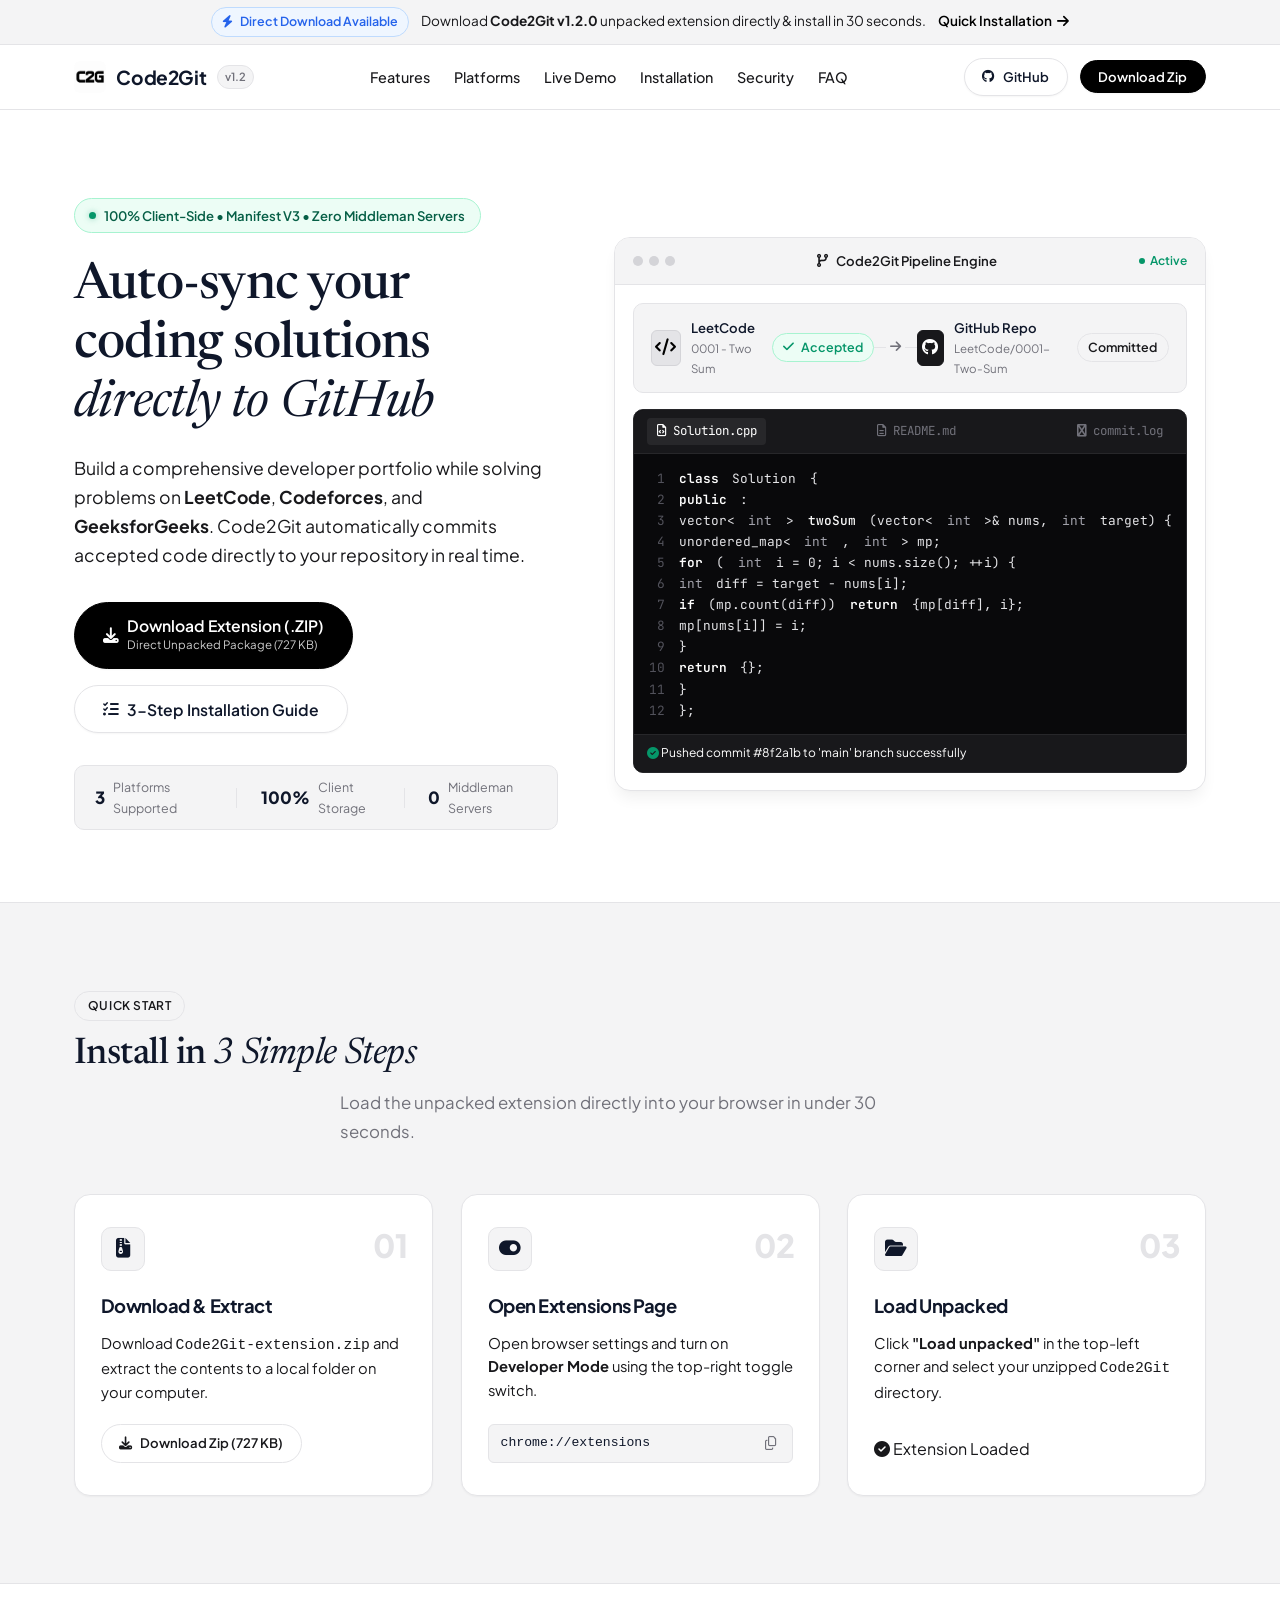
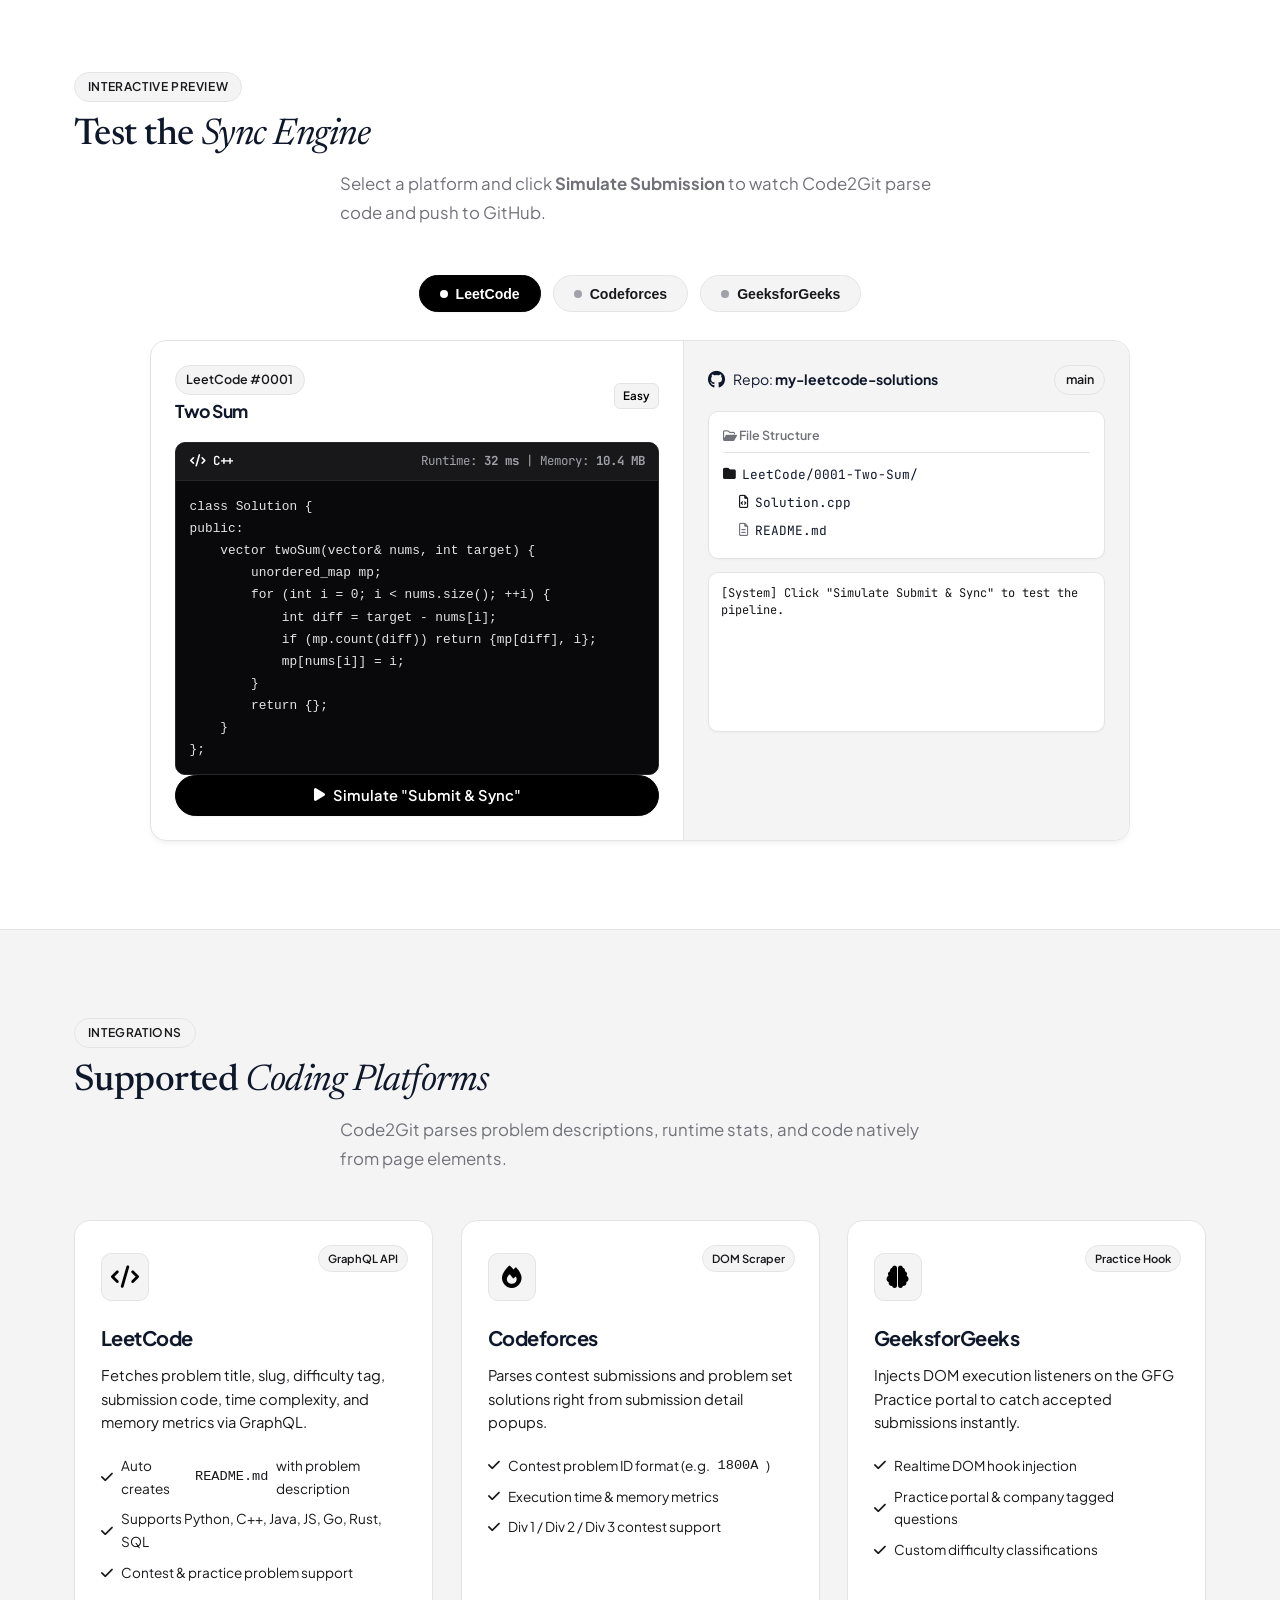
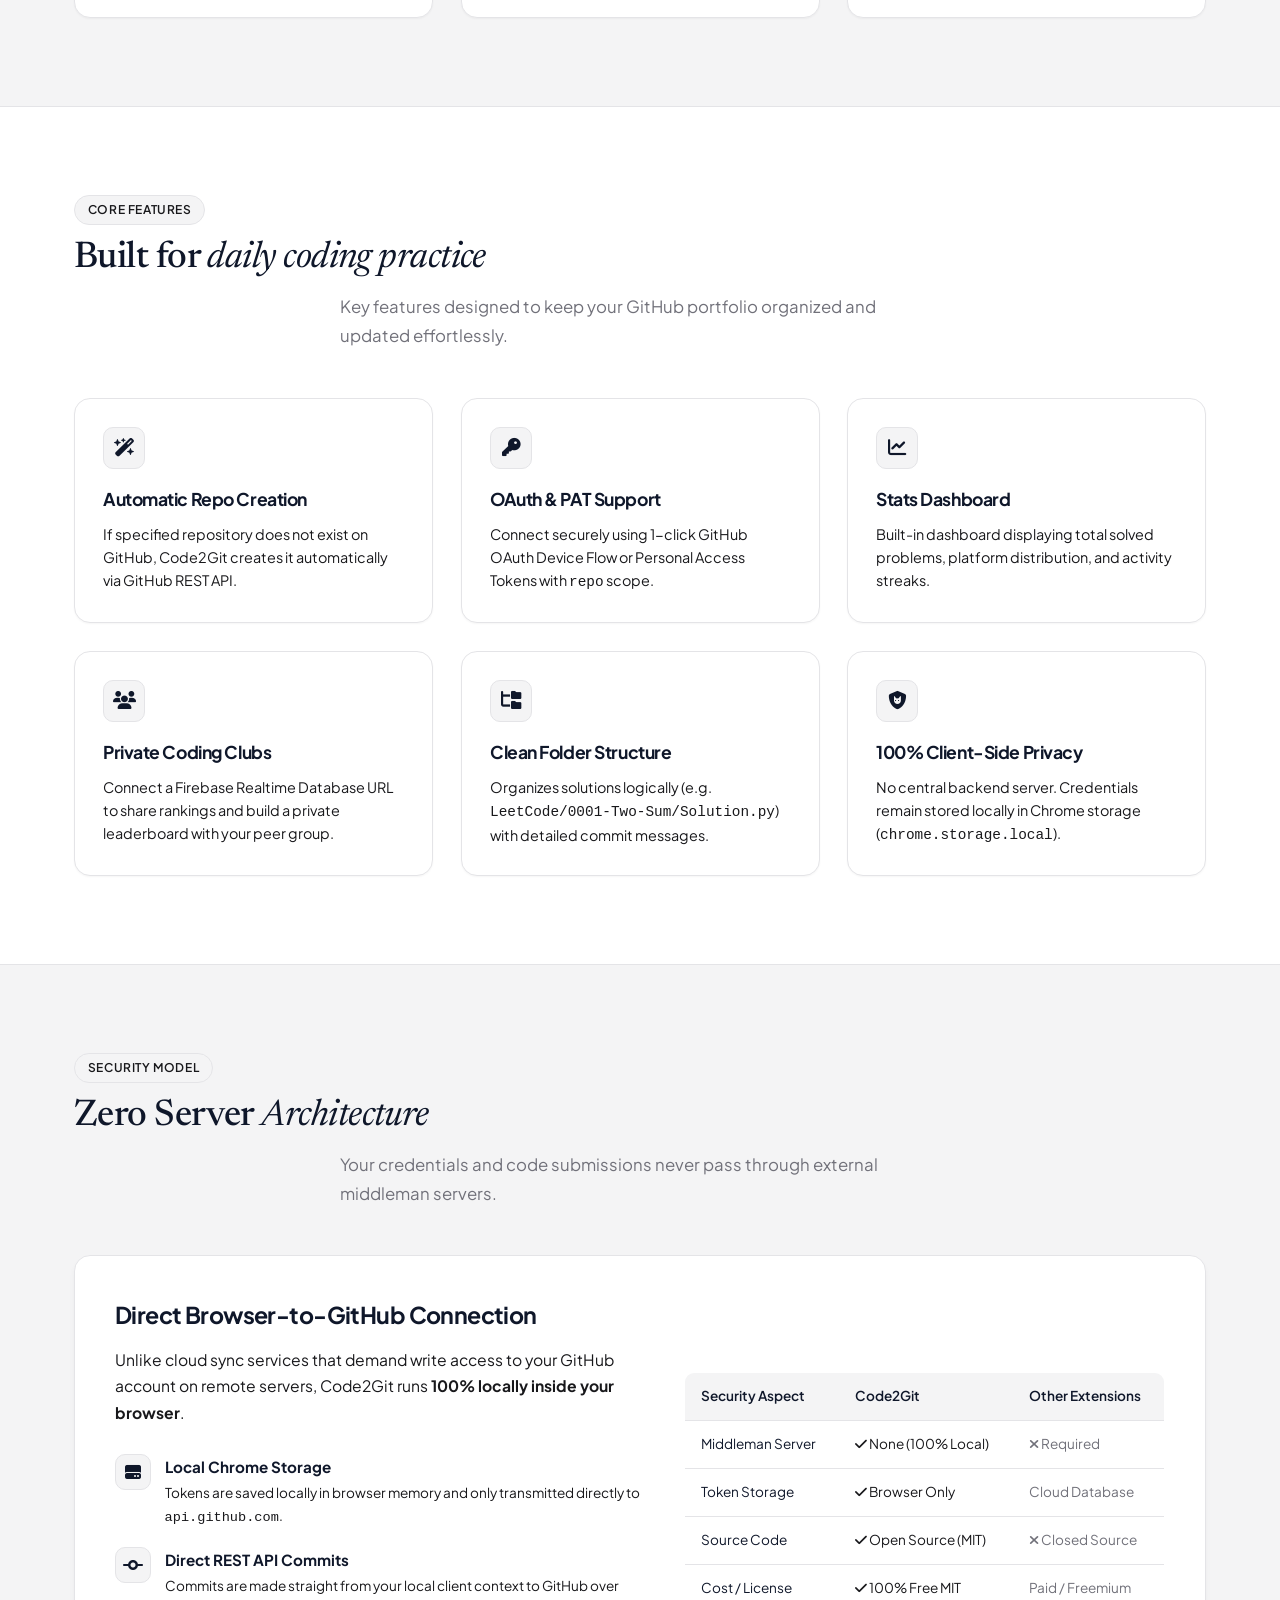
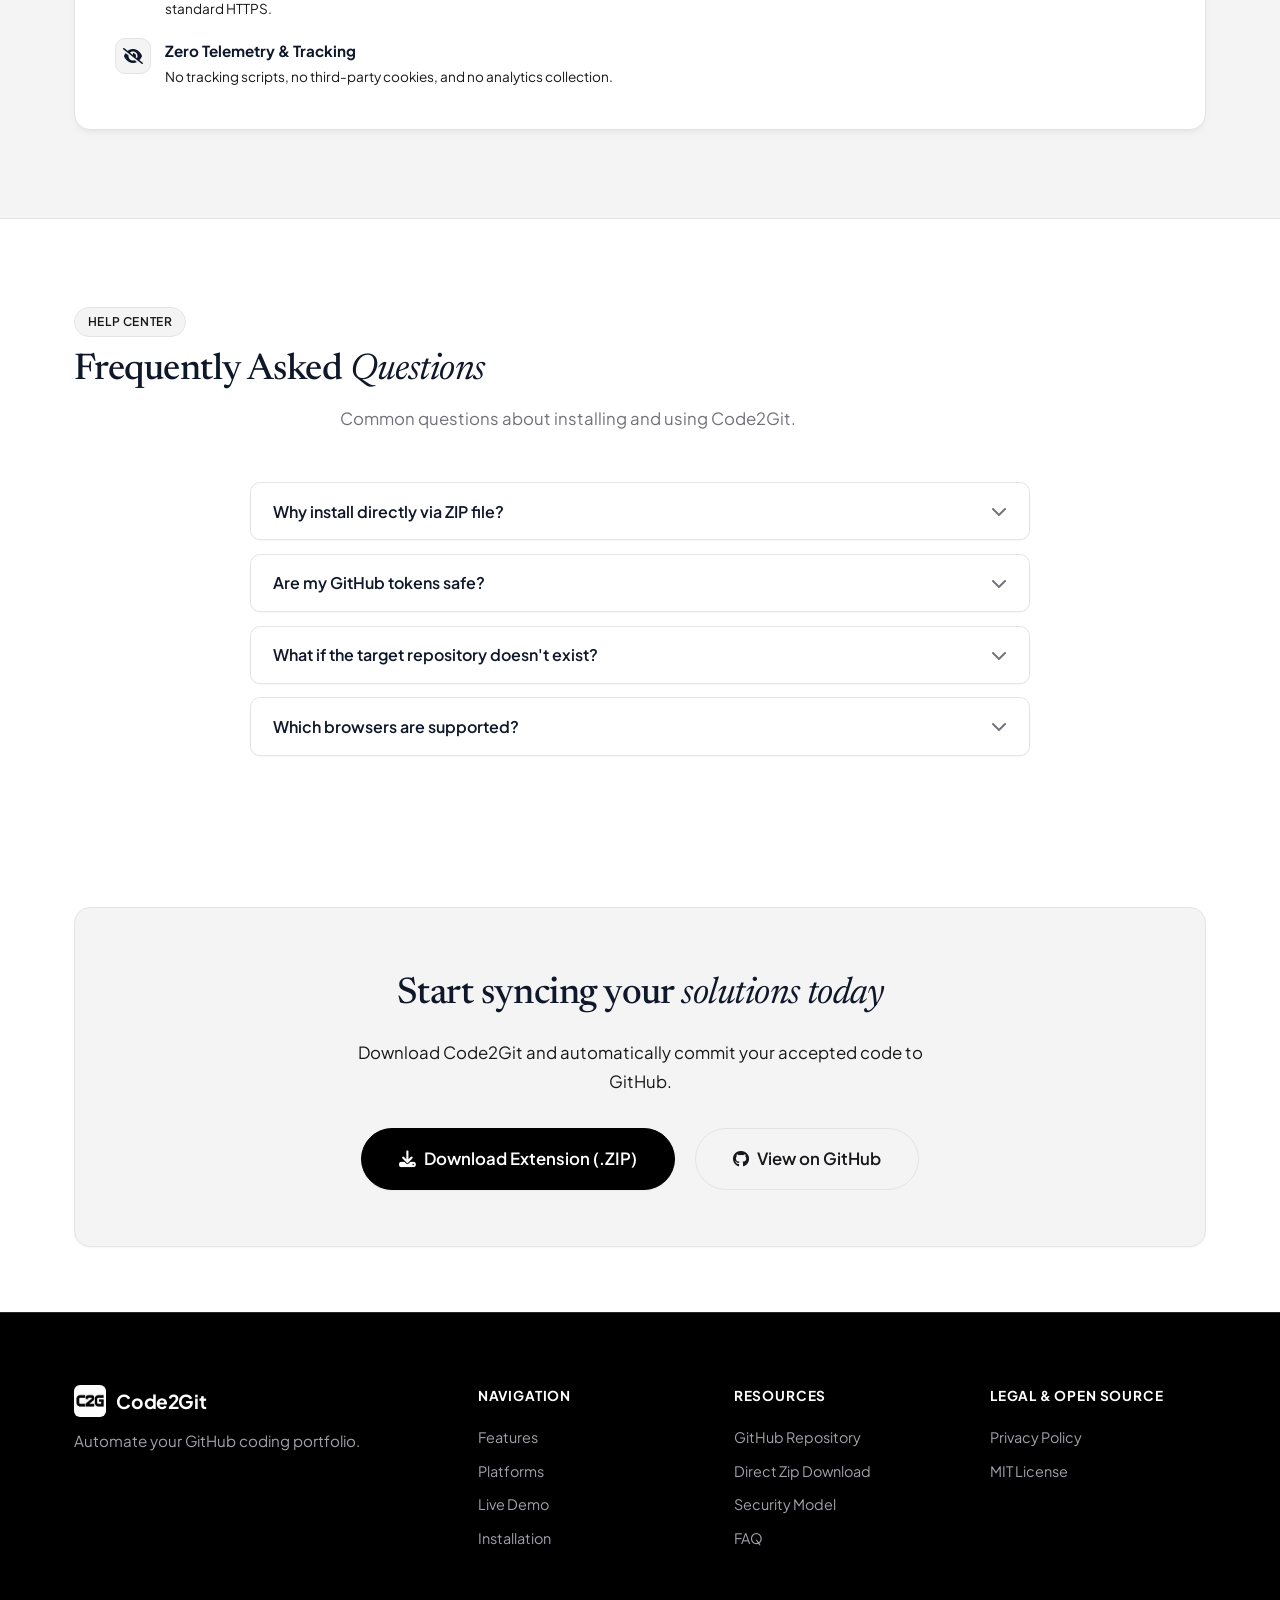
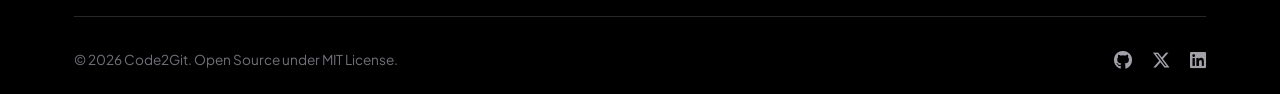
==== commit 6e0576e0: "feat: add website landing page and stylesheet" ====
--- a/website/index.html
+++ b/website/index.html
@@ -23,11 +23,11 @@
 </head>
 <body>
 
-  <!-- Top Announcement Bar -->
+  <!-- Top Announcement Bar (Subtle Blue Accent #1) -->
   <div class="announcement-bar">
     <div class="container announcement-content">
-      <span class="badge badge-success"><i class="fa-solid fa-circle-check"></i> Direct Download</span>
-      <span>Download <strong>Code2Git v1.2.0</strong> unpacked extension directly and install in 30 seconds.</span>
+      <span class="badge badge-hero-announcement"><i class="fa-solid fa-bolt"></i> Direct Download Available</span>
+      <span>Download <strong>Code2Git v1.2.0</strong> unpacked extension directly & install in 30 seconds.</span>
       <a href="#installation" class="announcement-link">Quick Installation <i class="fa-solid fa-arrow-right"></i></a>
     </div>
   </div>
@@ -66,7 +66,7 @@
   </header>
 
   <main>
-    <!-- Hero Section -->
+    <!-- Hero Section (Subtle Green Accent #2 & Accepted Status #3) -->
     <section class="hero-section">
       <div class="container hero-container">
         <div class="hero-content reveal-on-scroll">
@@ -119,7 +119,7 @@
           </div>
         </div>
 
-        <!-- Hero Visual Frame with Black & Grayish Code Editor -->
+        <!-- Hero Visual Frame -->
         <div class="hero-visual reveal-on-scroll delay-1">
           <div class="window-card tilt-card" id="heroTiltCard">
             <div class="window-header">
@@ -163,7 +163,7 @@
                 </div>
               </div>
 
-              <!-- Terminal Box (Matte Black & Grayish Syntax) -->
+              <!-- Terminal Box -->
               <div class="code-terminal">
                 <div class="terminal-bar">
                   <span class="terminal-tab active"><i class="fa-regular fa-file-code"></i> Solution.cpp</span>
@@ -185,7 +185,7 @@
                   <div class="code-line"><span class="line-num">12</span> };</div>
                 </div>
                 <div class="terminal-footer">
-                  <span class="text-white"><i class="fa-solid fa-circle-check"></i> Pushed commit #8f2a1b to 'main' branch successfully</span>
+                  <span class="text-white"><i class="fa-solid fa-circle-check text-success"></i> Pushed commit #8f2a1b to 'main' branch successfully</span>
                 </div>
               </div>
             </div>
@@ -331,7 +331,7 @@
       </div>
     </section>
 
-    <!-- Supported Platforms Grid -->
+    <!-- Supported Platforms Grid (Clean Neutral Icons) -->
     <section class="section section-dark" id="platforms">
       <div class="container">
         <div class="section-header text-center reveal-on-scroll">
@@ -341,7 +341,7 @@
         </div>
 
         <div class="platforms-grid">
-          <!-- LeetCode -->
+          <!-- LeetCode Card -->
           <div class="platform-card card-lc reveal-on-scroll delay-1 tilt-card">
             <div class="card-badge">GraphQL API</div>
             <div class="platform-icon"><i class="fa-solid fa-code"></i></div>
@@ -354,7 +354,7 @@
             </ul>
           </div>
 
-          <!-- Codeforces -->
+          <!-- Codeforces Card -->
           <div class="platform-card card-cf reveal-on-scroll delay-2 tilt-card">
             <div class="card-badge">DOM Scraper</div>
             <div class="platform-icon"><i class="fa-solid fa-fire"></i></div>
@@ -367,7 +367,7 @@
             </ul>
           </div>
 
-          <!-- GeeksforGeeks -->
+          <!-- GeeksforGeeks Card -->
           <div class="platform-card card-gfg reveal-on-scroll delay-3 tilt-card">
             <div class="card-badge">Practice Hook</div>
             <div class="platform-icon"><i class="fa-solid fa-brain"></i></div>
--- a/website/styles.css
+++ b/website/styles.css
@@ -1,39 +1,35 @@
 /* ==========================================================================
-   Code2Git Website - Strict Monochrome Palette (White + Black + Grayish)
+   Code2Git Website - Toned-Down Clean Monochrome with Subtle Hero Details
    ========================================================================== */
 
 :root {
-  /* Strict Color Palette - White + Black + Grayish */
+  /* Core Base Palette - Clean White, Black & Neutral Grayish */
   --bg-body: #FFFFFF;
-  --bg-subtle: #F4F4F5;       /* Grayish 100 */
+  --bg-subtle: #F4F4F5;       /* Neutral Grayish 100 */
   --bg-card: #FFFFFF;
-  --bg-input: #E4E4E7;        /* Grayish 200 */
+  --bg-input: #E4E4E7;        /* Neutral Grayish 200 */
   
-  --border-color: #E4E4E7;    /* Grayish 200 */
-  --border-hover: #D4D4D8;    /* Grayish 300 */
-  --border-focus: #A1A1AA;    /* Grayish 400 */
-
-  --text-primary: #000000;    /* Pure Black */
+  --border-color: #E4E4E7;    /* Neutral Grayish 200 */
+  --border-hover: #D4D4D8;    /* Neutral Grayish 300 */
+  --border-focus: #A1A1AA;    /* Neutral Grayish 400 */
+
+  --text-primary: #0F172A;    /* Pure Dark Slate */
   --text-secondary: #18181B;  /* Shade of Black */
   --text-muted: #71717A;      /* Grayish 500 */
   --text-light: #A1A1AA;      /* Light Grayish 400 */
 
-  /* Black & Grayish Primary Brand Tokens */
+  /* Primary Brand Action Buttons */
   --color-primary: #000000;
   --color-primary-hover: #18181B;
-  
-  --color-accent: #000000;      
-  --color-accent-bg: #F4F4F5;   
-  --color-accent-border: #E4E4E7;
-
-  --color-blue: #18181B;        
-  --color-blue-bg: #F4F4F5;     
-  
-  --color-warning: #18181B;     
-  --color-warning-bg: #F4F4F5;
-  
-  --color-danger: #18181B;      
-  --color-danger-bg: #F4F4F5;
+
+  /* Subtle Hero Accent Details Only */
+  --color-hero-accent: #059669;       /* Soft Emerald Green for Hero Badge */
+  --color-hero-accent-bg: #ECFDF5;
+  --color-hero-accent-border: #A7F3D0;
+
+  --color-hero-blue: #2563EB;         /* Soft Blue for Top Announcement */
+  --color-hero-blue-bg: #EFF6FF;
+  --color-hero-blue-border: #BFDBFE;
 
   /* Fonts */
   --font-serif: 'Newsreader', 'Lora', Georgia, serif;
@@ -49,7 +45,7 @@
   --shadow-sm: 0 1px 2px 0 rgba(0, 0, 0, 0.04);
   --shadow-md: 0 4px 6px -1px rgba(0, 0, 0, 0.05), 0 2px 4px -2px rgba(0, 0, 0, 0.03);
   --shadow-lg: 0 10px 15px -3px rgba(0, 0, 0, 0.06), 0 4px 6px -4px rgba(0, 0, 0, 0.03);
-  --shadow-floating: 0 20px 25px -5px rgba(0, 0, 0, 0.1), 0 8px 10px -6px rgba(0, 0, 0, 0.05);
+  --shadow-floating: 0 20px 25px -5px rgba(0, 0, 0, 0.08), 0 8px 10px -6px rgba(0, 0, 0, 0.03);
 
   --transition-fast: 0.15s cubic-bezier(0.16, 1, 0.3, 1);
   --transition-normal: 0.25s cubic-bezier(0.16, 1, 0.3, 1);
@@ -130,10 +126,10 @@
 
 .text-muted { color: var(--text-muted); }
 .text-secondary { color: var(--text-secondary); }
-.text-success { color: #000000; }
-.text-warning { color: #18181B; }
-.text-danger { color: #18181B; }
-.text-accent { color: #000000; }
+.text-success { color: var(--color-hero-accent); }
+.text-warning { color: var(--text-secondary); }
+.text-danger { color: var(--text-secondary); }
+.text-accent { color: var(--text-primary); }
 .text-white { color: #FFFFFF !important; }
 
 /* Inline Links with Underline */
@@ -149,7 +145,7 @@
   text-decoration-color: var(--color-primary);
 }
 
-/* Buttons - Black & White */
+/* Buttons */
 .btn {
   display: inline-flex;
   align-items: center;
@@ -191,7 +187,7 @@
 
 .btn-secondary {
   background-color: #FFFFFF;
-  color: #000000;
+  color: var(--text-primary);
   border-color: var(--border-color);
   box-shadow: var(--shadow-sm);
 }
@@ -199,7 +195,7 @@
 .btn-secondary:hover {
   background-color: var(--bg-subtle);
   border-color: var(--border-hover);
-  color: #000000;
+  color: var(--text-primary);
   transform: translateY(-1px);
 }
 
@@ -252,7 +248,7 @@
   font-weight: 400;
 }
 
-/* Badges - Monochrome */
+/* Badges */
 .badge {
   display: inline-flex;
   align-items: center;
@@ -263,16 +259,23 @@
   border-radius: var(--radius-full);
 }
 
+/* Top Announcement Bar Badge (Subtle Blue Touch #1) */
+.badge-hero-announcement {
+  background-color: var(--color-hero-blue-bg);
+  color: var(--color-hero-blue);
+  border: 1px solid var(--color-hero-blue-border);
+}
+
 .badge-accent {
-  background-color: #18181B;
-  color: #FFFFFF;
-  border: 1px solid #18181B;
+  background-color: #F4F4F5;
+  color: #18181B;
+  border: 1px solid #E4E4E7;
 }
 
 .badge-success {
-  background-color: #F4F4F5;
-  color: #000000;
-  border: 1px solid #E4E4E7;
+  background-color: var(--color-hero-accent-bg);
+  color: var(--color-hero-accent);
+  border: 1px solid var(--color-hero-accent-border);
 }
 
 .badge-warning {
@@ -360,7 +363,7 @@
 
 .brand-version {
   font-size: 0.7rem;
-  padding: 0.1rem 0.4rem;
+  padding: 0.1rem 0.45rem;
   background-color: var(--bg-subtle);
   color: var(--text-muted);
   border: 1px solid var(--border-color);
@@ -424,7 +427,7 @@
   display: inline-flex;
   align-items: center;
   gap: 0.4rem;
-  padding: 0.25rem 0.75rem;
+  padding: 0.25rem 0.8rem;
   background-color: var(--bg-subtle);
   border: 1px solid var(--border-color);
   color: var(--text-secondary);
@@ -468,24 +471,27 @@
   align-items: flex-start;
 }
 
+/* Hero Badge (Subtle Green Accent Touch #2) */
 .hero-badge {
   display: inline-flex;
   align-items: center;
   gap: 0.5rem;
-  padding: 0.3rem 0.85rem;
-  background-color: var(--bg-subtle);
-  border: 1px solid var(--border-color);
+  padding: 0.35rem 0.9rem;
+  background-color: var(--color-hero-accent-bg);
+  border: 1px solid var(--color-hero-accent-border);
   border-radius: var(--radius-full);
   font-size: 0.82rem;
-  color: var(--text-secondary);
+  font-weight: 600;
+  color: #065F46;
   margin-bottom: 1.5rem;
 }
 
 .pulse-dot {
   width: 7px;
   height: 7px;
-  background-color: #000000;
+  background-color: var(--color-hero-accent);
   border-radius: 50%;
+  box-shadow: 0 0 6px rgba(5, 150, 105, 0.4);
 }
 
 .hero-title {
@@ -594,7 +600,7 @@
 
 .window-status {
   font-size: 0.75rem;
-  color: #000000;
+  color: var(--color-hero-accent);
   display: flex;
   align-items: center;
   gap: 0.35rem;
@@ -604,7 +610,7 @@
 .status-indicator {
   width: 6px;
   height: 6px;
-  background: #000000;
+  background: var(--color-hero-accent);
   border-radius: 50%;
 }
 
@@ -630,6 +636,7 @@
   gap: 0.65rem;
 }
 
+/* Neutral Clean Icons everywhere */
 .step-icon {
   width: 36px;
   height: 36px;
@@ -638,10 +645,16 @@
   align-items: center;
   justify-content: center;
   font-size: 1.05rem;
-}
-
-.platform-lc { background: #E4E4E7; color: #000000; border: 1px solid #D4D4D8; }
-.platform-gh { background: #18181B; color: #FFFFFF; border: 1px solid #18181B; }
+  background: #E4E4E7;
+  color: #000000;
+  border: 1px solid #D4D4D8;
+}
+
+.platform-gh {
+  background: #18181B;
+  color: #FFFFFF;
+  border: 1px solid #18181B;
+}
 
 .step-info {
   display: flex;
@@ -683,11 +696,9 @@
   padding: 0 4px;
 }
 
-/* ==========================================================================
-   Code Terminal & Editor in Hero & Demo Section (Black + Grayish Monochrome)
-   ========================================================================== */
+/* Code Terminal (Matte Black & Grayish Syntax) */
 .code-terminal, .editor-box {
-  background-color: #09090B !important;   /* Matte Pure Black */
+  background-color: #09090B !important;
   color: #FAFAFA !important;
   border-radius: var(--radius-md);
   border: 1px solid #27272A !important;
@@ -696,7 +707,7 @@
 }
 
 .terminal-bar, .editor-header {
-  background: #18181B !important;         /* Dark Shade of Black Bar */
+  background: #18181B !important;
   padding: 0.5rem 0.85rem;
   display: flex;
   justify-content: space-between;
@@ -734,17 +745,17 @@
 }
 
 .line-num {
-  color: #52525B !important;               /* Grayish Line Numbers */
+  color: #52525B !important;
   width: 18px;
   text-align: right;
   user-select: none;
 }
 
-/* Syntax Highlighting (Monochrome Grayish Palette) */
-.keyword { color: #FFFFFF !weight: 600; }  /* White bold keywords */
-.class-name { color: #E4E4E7; }           /* Crisp Light Gray */
-.type { color: #A1A1AA; }                 /* Medium Grayish */
+.keyword { color: #FFFFFF; font-weight: 600; }
+.class-name { color: #E4E4E7; }
+.type { color: #A1A1AA; }
 .func { color: #FAFAFA; font-weight: 500; }
+
 .lang-badge {
   font-family: var(--font-mono);
   color: #FFFFFF !important;
@@ -891,6 +902,7 @@
   box-shadow: var(--shadow-sm);
 }
 
+/* Clean Neutral Platform Dots */
 .platform-dot {
   width: 8px;
   height: 8px;
@@ -1016,7 +1028,7 @@
   color: var(--text-secondary);
 }
 
-/* Supported Platforms Grid */
+/* Supported Platforms Grid (Clean Neutral Icons) */
 .platforms-grid {
   display: grid;
   grid-template-columns: repeat(3, 1fr);
@@ -1321,9 +1333,9 @@
   flex-wrap: wrap;
 }
 
-/* YC-Style High-Contrast Dark Footer */
+/* YC-Style High-Contrast Pure Black Footer */
 .yc-footer {
-  background-color: #000000;              /* Pure Black */
+  background-color: #000000;
   color: #A1A1AA;
   padding: 4.5rem 0 2.25rem 0;
   font-size: 0.9rem;
